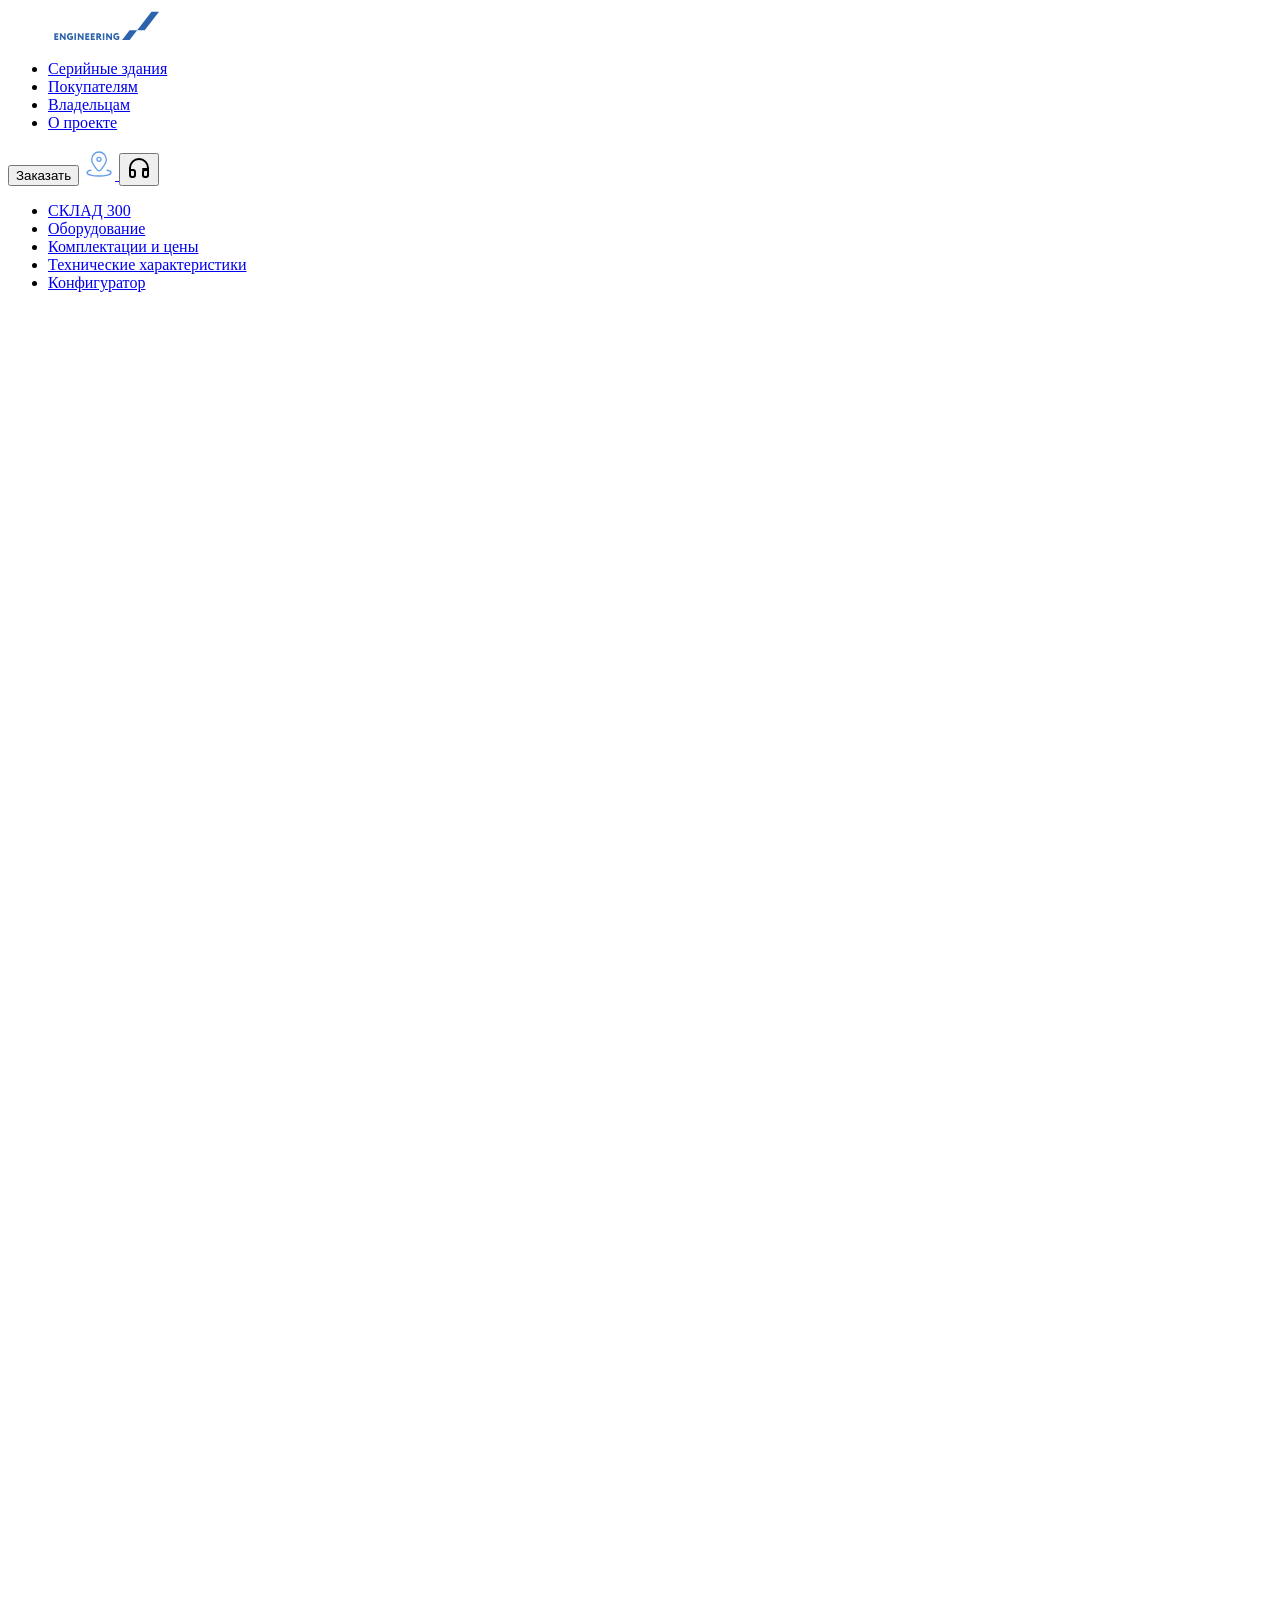
==== equipment.html @ d66f0473 "Add files via upload" ====
﻿<!DOCTYPE html>
<html lang="ru">

<head>
  <meta charset="UTF-8">
  <meta name="viewport" content="width=device-width, initial-scale=1.0">
  <title>Оборудование — ЭКЛЕТ ИНЖИНИРИНГ</title>
  <link rel="preload" href="fonts/Circe-Regular.woff2" as="font" type="font/woff2" crossorigin>
  <link rel="preload" href="fonts/Circe-Bold.woff2" as="font" type="font/woff2" crossorigin>
  <link rel="stylesheet" href="styles/styles.css">
  <style>
    #page-content {
      opacity: 0;
      transition: opacity 0.45s ease;
    }

    #page-content.page-visible {
      opacity: 1;
    }
  </style>
</head>

<body>

  <!-- NAV -->
  <nav class="header-nav">
    <a class="nav-logo" href="index.html">
      <svg width="151" height="32" viewBox="0 0 151 32" fill="none" xmlns="http://www.w3.org/2000/svg">
        <path fill-rule="evenodd" clip-rule="evenodd"
          d="M33.9442 3.66504H43.4512L46.2546 0.0148926H33.9442C27.6976 0.0148926 23.127 3.64983 23.127 9.03379C23.127 14.4178 27.6976 18.4025 33.9442 18.4025H43.4512L46.2546 14.7676H36.3667C31.4303 14.7676 27.4386 13.5356 27.4386 9.2163C27.4539 5.59657 30.6381 3.66504 33.9442 3.66504Z"
          fill="white" />
        <path fill-rule="evenodd" clip-rule="evenodd"
          d="M10.8173 3.66535H20.3243L23.1276 0H10.8173C4.57067 0 0 3.63493 0 9.0189C0 14.4029 4.57067 18.3876 10.8173 18.3876H20.3243L23.1276 14.7527H13.2397C8.98899 14.7527 5.4391 13.8249 4.5402 10.8135H14.809L17.6123 7.16341H4.70779C5.6524 4.88207 8.19674 3.68056 10.8173 3.66535Z"
          fill="white" />
        <path fill-rule="evenodd" clip-rule="evenodd"
          d="M76.8035 0.0148926H72.4766V18.4177H88.7786L91.6125 14.7828H76.8035V0.0148926Z" fill="white" />
        <path fill-rule="evenodd" clip-rule="evenodd"
          d="M117.574 0.0148926L114.725 3.66504H123.927V18.4177H128.284V3.66504H135.887L138.721 0.0148926H117.574Z"
          fill="white" />
        <path fill-rule="evenodd" clip-rule="evenodd"
          d="M70.1294 0.0148926H65.4978L59.9978 7.1783H52.9589V0.0148926H48.6016V18.4177H52.9589V10.8284H60.3787L65.5588 18.4025H70.1751L63.4258 8.74482C63.4106 8.76003 70.1294 0.0148926 70.1294 0.0148926Z"
          fill="white" />
        <path fill-rule="evenodd" clip-rule="evenodd"
          d="M102.444 3.66535H111.951L114.755 0H102.444C96.1976 0 91.627 3.63493 91.627 9.0189C91.627 14.4029 96.1976 18.3876 102.444 18.3876H111.951L114.755 14.7527H104.867C100.616 14.7527 97.0661 13.8249 96.1672 10.8135H106.436L109.239 7.16341H96.3348C97.2794 4.88207 99.8237 3.66535 102.444 3.66535Z"
          fill="white" />
        <path fill-rule="evenodd" clip-rule="evenodd" d="M129.152 22.2052L143.443 3.66553H151L136.709 22.2052H129.152Z"
          fill="#2C63AC" />
        <path fill-rule="evenodd" clip-rule="evenodd"
          d="M114.039 31.9994L121.596 22.2048H129.153L121.596 31.9994H114.039Z" fill="#2C63AC" />
        <path
          d="M46.3613 31.8783V25.2168H50.3226V26.6465H47.8849V27.8175H50.0331V29.2472H47.8849V30.4639H50.414V31.8935H46.3613V31.8783ZM57.6814 31.8783H56.4625L53.2935 27.8784V31.8783H51.8614V25.2168H53.0802L56.2492 29.232V25.2168H57.6814V31.8783ZM62.1454 29.5057V28.0761H64.9944V31.057C64.6695 31.3675 64.2791 31.6014 63.8518 31.7414C63.4177 31.9036 62.9592 31.9911 62.4958 32C61.3684 32 60.4847 31.6958 59.8601 31.0723C59.2354 30.4487 58.9154 29.6122 58.9154 28.5628C58.9154 27.5742 59.2202 26.7529 59.8448 26.0989C60.4695 25.4449 61.277 25.1104 62.313 25.1104C63.1814 25.1104 63.9127 25.3385 64.5069 25.81L63.867 27.0419C63.6973 26.8828 63.4944 26.7633 63.2728 26.6921C63.0235 26.6025 62.7607 26.5562 62.4958 26.5552C62.2393 26.5422 61.9828 26.5814 61.7419 26.6703C61.5009 26.7592 61.2806 26.8959 61.0941 27.0723C60.7285 27.4221 60.5609 27.924 60.5609 28.578C60.5478 28.8469 60.5883 29.1156 60.6798 29.3688C60.7713 29.622 60.9121 29.8546 61.0941 30.0533C61.2827 30.2374 61.507 30.381 61.7534 30.4752C61.9997 30.5694 62.2627 30.6121 62.5263 30.6008C62.7341 30.6012 62.9404 30.5652 63.1357 30.4943C63.2965 30.4479 63.4466 30.3704 63.5775 30.2662V29.5361L62.1454 29.5057ZM66.4266 31.8783V25.2168H67.9501V31.8935H66.4266V31.8783ZM75.5984 31.8783H74.3796L71.2106 27.8784V31.8783H69.7784V25.2168H70.9973L74.1663 29.232V25.2168H75.5984V31.8783ZM77.32 31.8783V25.2168H81.2813V26.6465H78.8436V27.8175H80.9918V29.2472H78.8436V30.4639H81.3727V31.8935H77.32V31.8783ZM82.8048 31.8783V25.2168H86.7661V26.6465H84.3284V27.8175H86.4766V29.2472H84.3436V30.4639H86.8727V31.8935H82.8048V31.8783ZM89.8284 31.8783H88.3049V25.2168C88.442 25.2168 88.8534 25.2168 89.5085 25.2016C90.1636 25.1864 90.5293 25.1864 90.575 25.1864C91.4434 25.1864 92.0681 25.3841 92.4642 25.7643C92.8603 26.1446 93.0584 26.6617 93.0584 27.3309C93.0584 28.2434 92.6775 28.8822 91.931 29.2624L93.8811 31.8935H92.0224L90.3922 29.5514H89.8284V31.8783ZM90.4988 26.6312C90.4683 26.6312 90.255 26.6312 89.8284 26.6465V28.1217H90.3769C91.0778 28.1217 91.4129 27.8632 91.4129 27.3461C91.4282 26.8594 91.1082 26.6312 90.4988 26.6312ZM94.8257 31.8783V25.2168H96.3493V31.8935H94.8257V31.8783ZM103.982 31.8783H102.763L99.5945 27.8784V31.8783H98.1623V25.2168H99.3812L102.55 29.232V25.2168H103.982V31.8783ZM108.462 29.5057V28.0761H111.311V31.057C110.986 31.3675 110.595 31.6014 110.168 31.7414C109.734 31.9036 109.275 31.9911 108.812 32C107.685 32 106.801 31.6958 106.176 31.0723C105.552 30.4487 105.232 29.6122 105.232 28.5628C105.232 27.5742 105.536 26.7529 106.161 26.0989C106.786 25.4449 107.593 25.1104 108.629 25.1104C109.498 25.1104 110.229 25.3385 110.823 25.81L110.183 27.0419C110.014 26.8828 109.811 26.7633 109.589 26.6921C109.34 26.6025 109.077 26.5562 108.812 26.5552C108.555 26.5422 108.299 26.5814 108.058 26.6703C107.817 26.7592 107.597 26.8959 107.41 27.0723C107.045 27.4221 106.877 27.924 106.877 28.578C106.864 28.8469 106.904 29.1156 106.996 29.3688C107.087 29.622 107.228 29.8546 107.41 30.0533C107.599 30.2374 107.823 30.381 108.07 30.4752C108.316 30.5694 108.579 30.6121 108.842 30.6008C109.05 30.6012 109.257 30.5652 109.452 30.4943C109.613 30.4479 109.763 30.3704 109.894 30.2662V29.5361L108.462 29.5057Z"
          fill="#2C63AC" />
      </svg>
    </a>

    <ul class="nav-links">
      <li><a href="catalog.html" class="nav-link-active">Серийные здания</a></li>
      <li><a href="buyers.html">Покупателям</a></li>
      <li><a href="owners.html">Владельцам</a></li>
      <li><a href="project.html">О проекте</a></li>
    </ul>

    <div class="nav-right">
      <button type="button" class="cat-nav-cta" onclick="openModal()">Заказать</button>
      <a href="/" class="sales-territory">
        <svg width="32" height="32" viewBox="0 0 32 32" fill="none" xmlns="http://www.w3.org/2000/svg">
          <path
            d="M8 22.1821C5.545 22.7924 4 23.6794 4 24.6667C4 26.5076 9.37258 28 16 28C22.6274 28 28 26.5076 28 24.6667C28 23.6794 26.455 22.7924 24 22.1821M23.3333 11.7778C23.3333 14.6525 20.0489 19.1536 17.8761 21.8167C16.8935 23.021 15.1065 23.021 14.1239 21.8167C11.9511 19.1536 8.66667 14.6525 8.66667 11.7778C8.66667 7.48223 11.9499 4 16 4C20.0501 4 23.3333 7.48223 23.3333 11.7778ZM18 11.3333C18 12.4379 17.1046 13.3333 16 13.3333C14.8954 13.3333 14 12.4379 14 11.3333C14 10.2288 14.8954 9.33333 16 9.33333C17.1046 9.33333 18 10.2288 18 11.3333Z"
            stroke="#649DEA" stroke-width="1.33333" stroke-linecap="round" stroke-linejoin="round" />
        </svg>
      </a>
      <button type="button" class="support-float-btn" aria-label="Открыть поддержку">
        <svg viewBox="0 0 24 24" width="24" height="24" fill="none" stroke="currentColor" stroke-width="2"
          stroke-linecap="round" stroke-linejoin="round">
          <path d="M3 18v-6a9 9 0 0 1 18 0v6"></path>
          <path
            d="M21 19a2 2 0 0 1-2 2h-1a2 2 0 0 1-2-2v-3a2 2 0 0 1 2-2h3zM3 19a2 2 0 0 0 2 2h1a2 2 0 0 0 2-2v-3a2 2 0 0 0-2-2H3z">
          </path>
          <path d="M20 13h-4"></path>
        </svg>
      </button>
      <a href="/" class="lk-button" aria-label="Личный кабинет">
        <svg width="32" height="32" viewBox="0 0 32 32" fill="none" xmlns="http://www.w3.org/2000/svg">
          <path
            d="M23.9379 24.9996C23.4453 23.6843 20.0792 21.3333 16 21.3333C11.9208 21.3333 8.55471 23.6843 8.06205 24.9996M8.06205 24.9996C10.1775 26.8669 12.9564 28 16 28C19.0436 28 21.8225 26.8669 23.9379 24.9996C26.4289 22.8008 28 19.5838 28 16C28 9.37258 22.6274 4 16 4C9.37258 4 4 9.37258 4 16C4 19.5839 5.57106 22.8008 8.06205 24.9996ZM20 13.3333C20 15.5425 18.2091 17.3333 16 17.3333C13.7909 17.3333 12 15.5425 12 13.3333C12 11.1242 13.7909 9.33333 16 9.33333C18.2091 9.33333 20 11.1242 20 13.3333Z"
            stroke-width="1.33333" />
        </svg>
      </a>
    </div>
  </nav>
  <!-- ── SUB NAV ── -->
  <nav class="equip-subnav subnav-shad" id="equipSubnav">
    <ul class="equip-subnav__list">
      <li class="equip-subnav__item">
        <a href="project.html" class="equip-subnav__link" id="equip-subnav-model">СКЛАД 300</a>
      </li>
      <li class="equip-subnav__item">
        <a href="equipment.html" class="equip-subnav__link is-active" id="prj-equip-link">Оборудование</a>
      </li>
      <li class="equip-subnav__item">
        <a href="complete.html" class="equip-subnav__link" id="equip-complete-link">Комплектации и цены</a>
      </li>
      <li class="equip-subnav__item">
        <a href="specs.html" class="equip-subnav__link" id="equip-specs-link">Технические характеристики</a>
      </li>
      <li class="equip-subnav__item">
        <a href="configurator.html" class="equip-subnav__link">Конфигуратор</a>
      </li>
    </ul>
  </nav>

  <div id="page-content">

    <!-- ── HERO ── -->
    <section class="equip-hero equip-subnav-target" id="sec-building">
      <div class="equip-hero__bg">
        <img src="images/project-hero-bg.jpg" alt="Оборудование" class="equip-hero__photo">
      </div>

      <nav class="equip__breadcrumb breadcrumb" aria-label="Хлебные крошки">
        <a href="index.html" class="breadcrumb__item">Главная</a>
        <span class="breadcrumb__sep">›</span>
        <a href="catalog.html" class="breadcrumb__item">Серийные здания</a>
        <span class="breadcrumb__sep">›</span>
        <a href="project.html" class="breadcrumb__item" id="bc-model-link">СКЛАД 300</a>
        <span class="breadcrumb__sep">›</span>
        <span class="breadcrumb__item breadcrumb__item--active">Оборудование</span>
      </nav>

      <div class="equip-hero__content">
        <h1 class="equip-hero__title hero-title"> СКЛАД 300</h1>
      </div>
    </section>

    

    <!-- ── ABOUT MODEL ── -->
    <section class="equip-about">



      <div class="equip-about__split">

        <div class="equip-about__photo">
          <img src="images/project1.jpg" alt="Склад — внешний вид">
        </div>

        <div class="equip-about__features">
          <h3 class="equip-about__feat-title">Проверено на практике</h3>
          <ul class="equip-about__feat-list">

            <li class="equip-about__feat-item">
              <div class="equip-about__feat-name">Несущие металлоконструкции</div>
              <div class="equip-about__feat-desc">Стальной каркас заводского производства из горячекатаного профиля.
                Расчётный срок службы — не менее 50 лет без капитального ремонта.</div>
            </li>

            <li class="equip-about__feat-item">
              <div class="equip-about__feat-name">Утеплённые кровля и фасад</div>
              <div class="equip-about__feat-desc">Сэндвич-панели с пенополиуретановым наполнителем толщиной 100–150 мм.
                Соответствуют нормам теплосопротивления для всех климатических зон РФ.</div>
            </li>

            <li class="equip-about__feat-item">
              <div class="equip-about__feat-name">Промышленные секционные ворота</div>
              <div class="equip-about__feat-desc">Ворота Hormann или аналог с электроприводом, калиткой и системой
                защиты
                от случайного закрытия. Проём под технику высотой до 4,2 м.</div>
            </li>

            <li class="equip-about__feat-item">
              <div class="equip-about__feat-name">Инженерные сети под ключ</div>
              <div class="equip-about__feat-desc">Электроснабжение, освещение, вентиляция, пожарная сигнализация и
                система
                пожаротушения — всё проектируется и монтируется в рамках одного контракта.</div>
            </li>

          </ul>
        </div>

      </div>

    </section>
    <section class="equip-about equip-about-left">



      <div class="equip-about__split">
        <div class="equip-about__features">
          <h3 class="equip-about__feat-title">Проверено на практике</h3>
          <ul class="equip-about__feat-list">

            <li class="equip-about__feat-item">
              <div class="equip-about__feat-name">Несущие металлоконструкции</div>
              <div class="equip-about__feat-desc">Стальной каркас заводского производства из горячекатаного профиля.
                Расчётный срок службы — не менее 50 лет без капитального ремонта.</div>
            </li>

            <li class="equip-about__feat-item">
              <div class="equip-about__feat-name">Утеплённые кровля и фасад</div>
              <div class="equip-about__feat-desc">Сэндвич-панели с пенополиуретановым наполнителем толщиной 100–150 мм.
                Соответствуют нормам теплосопротивления для всех климатических зон РФ.</div>
            </li>

            <li class="equip-about__feat-item">
              <div class="equip-about__feat-name">Промышленные секционные ворота</div>
              <div class="equip-about__feat-desc">Ворота Hormann или аналог с электроприводом, калиткой и системой
                защиты
                от случайного закрытия. Проём под технику высотой до 4,2 м.</div>
            </li>

            <li class="equip-about__feat-item">
              <div class="equip-about__feat-name">Инженерные сети под ключ</div>
              <div class="equip-about__feat-desc">Электроснабжение, освещение, вентиляция, пожарная сигнализация и
                система
                пожаротушения — всё проектируется и монтируется в рамках одного контракта.</div>
            </li>

          </ul>
        </div>
        <div class="equip-about__photo">
          <img src="images/project1.jpg" alt="Склад — внешний вид">
        </div>



      </div>

    </section>



    <!-- ── CTA FORM ── -->
    <section class="cta-form" id="sec-cta">
      <div class="cta-form__inner">
        <h2 class="cta-form__title">Получить предложение</h2>
        <p class="cta-form__subtitle">Пожалуйста укажите артикул желаемого оборудования в кооментарии к вашей
          заявке</p>
        




        <!-- Контакты -->
        <div class="cta-form__group">
          <p class="cta-form__required">* Обязательные поля</p>
          <div class="cta-form__group-label">Контактная информация</div>
          <div class="cta-form__fields-row">
            <div class="cta-form__field">
              <label class="cta-form__field-label">Имя *</label>
              <input class="cta-form__input" type="text" placeholder="">
            </div>
            <div class="cta-form__field">
              <label class="cta-form__field-label">Фамилия *</label>
              <input class="cta-form__input" type="text" placeholder="">
            </div>
          </div>
          <div class="cta-form__fields-row">
            <div class="cta-form__field">
              <label class="cta-form__field-label">Телефон *</label>
              <input class="cta-form__input" type="tel" placeholder="+7 (___) ___-__-__">
            </div>
            <div class="cta-form__field">
              <label class="cta-form__field-label">E-mail *</label>
              <input class="cta-form__input" type="email" placeholder="">
            </div>
          </div>
          <div class="cta-form__field cta-form__field--full">
            <label class="cta-form__field-label">Ваш комментарий</label>
            <textarea class="cta-form__input cta-form__textarea" rows="4"
              placeholder="Размеры участка, особые требования..."></textarea>
          </div>
           <!-- Согласия -->
        <div class="cta-form__consents">
          <label class="cta-form__consent">
            <input type="checkbox" class="cta-form__checkbox">
            <span>Я ознакомлен с <a href="#">Политикой обработки персональных данных</a> и принимаю условия *</span>
          </label>
          <label class="cta-form__consent">
            <input type="checkbox" class="cta-form__checkbox">
            <span>Я даю <a href="#">согласие на обработку</a> персональных данных *</span>
          </label>
          <label class="cta-form__consent">
            <input type="checkbox" class="cta-form__checkbox">
            <span>Я даю <a href="#">согласие</a> на коммуникацию *</span>
          </label>
          <label class="cta-form__consent">
            <input type="checkbox" class="cta-form__checkbox">
            <span>Я даю <a href="#">согласие на предоставление</a> персональных данных третьим лицам и
              коммуникацию*</span>
          </label>
        </div>
        </div>

       

        <!-- Кнопка -->
        <div class="cta-form__submit-wrap">
          <button class="cta-form__submit" onclick="submitCtaForm(event)">Отправить</button>
        </div>

      </div>
    </section>


    <!-- ── FOOTER ── -->
    <footer class="site-footer">
      <div class="site-footer__disclaimer">Вся представленная на данном сайте информация, касающаяся складов, цены
        складов, носит информационный характер и не является публичной офертой. Подробнее уточняйте в официальных представительствах ECKLET.</div>
      <div class="site-footer__top">

        <!-- Логотип + CTA -->
        <div class="site-footer__brand">
          <a href="index.html" class="site-footer__logo">
            <svg width="140" height="30" viewBox="0 0 151 32" fill="none" xmlns="http://www.w3.org/2000/svg">
              <path fill-rule="evenodd" clip-rule="evenodd"
                d="M33.9442 3.66504H43.4512L46.2546 0.0148926H33.9442C27.6976 0.0148926 23.127 3.64983 23.127 9.03379C23.127 14.4178 27.6976 18.4025 33.9442 18.4025H43.4512L46.2546 14.7676H36.3667C31.4303 14.7676 27.4386 13.5356 27.4386 9.2163C27.4539 5.59657 30.6381 3.66504 33.9442 3.66504Z"
                fill="white" />
              <path fill-rule="evenodd" clip-rule="evenodd"
                d="M10.8173 3.66535H20.3243L23.1276 0H10.8173C4.57067 0 0 3.63493 0 9.0189C0 14.4029 4.57067 18.3876 10.8173 18.3876H20.3243L23.1276 14.7527H13.2397C8.98899 14.7527 5.4391 13.8249 4.5402 10.8135H14.809L17.6123 7.16341H4.70779C5.6524 4.88207 8.19674 3.68056 10.8173 3.66535Z"
                fill="white" />
              <path fill-rule="evenodd" clip-rule="evenodd"
                d="M76.8035 0.0148926H72.4766V18.4177H88.7786L91.6125 14.7828H76.8035V0.0148926Z" fill="white" />
              <path fill-rule="evenodd" clip-rule="evenodd"
                d="M117.574 0.0148926L114.725 3.66504H123.927V18.4177H128.284V3.66504H135.887L138.721 0.0148926H117.574Z"
                fill="white" />
              <path fill-rule="evenodd" clip-rule="evenodd"
                d="M70.1294 0.0148926H65.4978L59.9978 7.1783H52.9589V0.0148926H48.6016V18.4177H52.9589V10.8284H60.3787L65.5588 18.4025H70.1751L63.4258 8.74482C63.4106 8.76003 70.1294 0.0148926 70.1294 0.0148926Z"
                fill="white" />
              <path fill-rule="evenodd" clip-rule="evenodd"
                d="M102.444 3.66535H111.951L114.755 0H102.444C96.1976 0 91.627 3.63493 91.627 9.0189C91.627 14.4029 96.1976 18.3876 102.444 18.3876H111.951L114.755 14.7527H104.867C100.616 14.7527 97.0661 13.8249 96.1672 10.8135H106.436L109.239 7.16341H96.3348C97.2794 4.88207 99.8237 3.66535 102.444 3.66535Z"
                fill="white" />
              <path fill-rule="evenodd" clip-rule="evenodd"
                d="M129.152 22.2052L143.443 3.66553H151L136.709 22.2052H129.152Z" fill="#2C63AC" />
              <path fill-rule="evenodd" clip-rule="evenodd"
                d="M114.039 31.9994L121.596 22.2048H129.153L121.596 31.9994H114.039Z" fill="#2C63AC" />
            </svg>
          </a>
          <p class="site-footer__tagline">Серийные склады полной готовности.<br>Проект · Комплектация · Строительство ·
            Контроль.</p>
          
        </div>

        <!-- Серии зданий -->
        <div class="site-footer__col">
          <div class="site-footer__col-title">Серии зданий</div>
          <ul class="site-footer__list">
            <li><a href="catalog.html">Модели зданий</a></li>
            <li><a href="sclad.html?model=0">СКЛАД 300</a></li>
            <li><a href="sclad.html?model=1">СКЛАД 500</a></li>
            <li><a href="sclad.html?model=2">СКЛАД 1000</a></li>
            <li><a href="sclad.html?model=3">СКЛАД 2000</a></li>
          </ul>
        </div>

        <!-- Покупателям -->
        <div class="site-footer__col">
          <div class="site-footer__col-title">Покупателям</div>
          <ul class="site-footer__list">
            <li><a href="#">Спецпредложения</a></li>
            <li><a href="equipment.html">Оборудование</a></li>
            <li><a href="configurator.html">Конфигуратор</a></li>
            <li><a href="#">Прайс-листы и буклеты</a></li>
            <li><a href="#">Кредитный калькулятор</a></li>
            <li><a href="#">Выгода на покупку онлайн</a></li>
          </ul>
        </div>

        <!-- Владельцам -->
        <div class="site-footer__col">
          <div class="site-footer__col-title">Владельцам</div>
          <ul class="site-footer__list">
            <li><a href="#">Гарантийные условия</a></li>
            <li><a href="#">Сертификаты, руководства и инструкции</a></li>
            <li><a href="#">Сервисное обслуживание</a></li>
          </ul>
        </div>

        <!-- О проекте -->
        <div class="site-footer__col">
          <div class="site-footer__col-title">О проекте</div>
          <ul class="site-footer__list">
            <li><a href="project.html">О проекте</a></li>
            <li><a href="#">Системные партнёры</a></li>
            <li><a href="#">Вопросы и ответы</a></li>
            <li><a href="#">Новости</a></li>
            <li><a href="#">Поддержка клиентов</a></li>
            <li><a href="#">Стать партнёром проекта</a></li>
            <li><a href="#">Официальные представители</a></li>
            <li><a href="#">Личный кабинет</a></li>
          </ul>
        </div>

      </div><!-- /top -->

      <div class="site-footer__bottom">
        <div class="site-footer__bottom-left">
          <span>© 2025 ЭКЛЕТ ИНЖИНИРИНГ. Все права защищены.</span>
          <span>Цены носят информационный характер и не являются публичной офертой.</span>
        </div>
        <div class="site-footer__bottom-right">
          <a href="tel:+74951234567" class="site-footer__phone">+7 (495) 123-45-67</a>
          <span class="site-footer__requisites">ООО «ЭКЛЕТ ИНЖИНИРИНГ» · ИНН 7700000000</span>
        </div>
      </div>

    </footer>

    <!-- MODAL -->
    <div class="modal-overlay" id="modalOverlay" onclick="closeModalOutside(event)">
      <div class="modal">
        <button class="modal-close" onclick="closeModal()">✕</button>
        <h3>ПОЛУЧИТЬ КП</h3>
        <p>Пришлём коммерческое предложение в течение 24 часов. Без спама.</p>
        <div class="form-group">
          <label>Имя</label>
          <input type="text" placeholder="Иван Иванов">
        </div>
        <div class="form-group">
          <label>Телефон</label>
          <input type="tel" placeholder="+7 (___) ___-__-__">
        </div>
        <div class="form-group">
          <label>Интересующая модель</label>
          <select>
            <option selected>СКЛАД 300 — от 24 900 000 ₽</option>
            <option>СКЛАД 500 — от 42 500 000 ₽</option>
            <option>СКЛАД 1000 — от 79 000 000 ₽</option>
            <option>СКЛАД 2000 — от 148 000 000 ₽</option>
          </select>
        </div>
        <div class="form-group">
          <label>Комментарий</label>
          <input type="text" placeholder="Размеры участка, особые требования...">
        </div>
      </div>
    </div>

  </div><!-- /page-content -->

  <script src="js/common.js"></script>
  <script>
    function openModal() { document.getElementById('modalOverlay').classList.add('open'); }
    function closeModal() { document.getElementById('modalOverlay').classList.remove('open'); }
    function closeModalOutside(e) { if (e.target === document.getElementById('modalOverlay')) closeModal(); }
    function submitModal() { closeModal(); alert('✅ Заявка принята! Пришлём КП в течение 24 часов.'); }

    // ── Данные моделей (совпадают с catalog.html и configurator.html) ──
    var equip_MODELS = [
      { id: 0, name: 'СКЛАД 300', tag: 'С выгодной ценой от 83 000 ₽/м²', price: 'от 24 900 000 ₽' },
      { id: 1, name: 'СКЛАД 500', tag: 'С выгодной ценой', price: 'от 83 000 ₽/м²' },
      { id: 2, name: 'СКЛАД 1000', tag: 'С выгодной ценой', price: 'от 83 000 ₽/м²' },
      { id: 3, name: 'СКЛАД 2000', tag: 'С выгодной ценой', price: 'от 83 000 ₽/м²' },
    ];

    // ── Читаем ?model= из URL и обновляем страницу ──
    (function () {
      var param = new URLSearchParams(window.location.search).get('model');
      var idx = parseInt(param, 10);
      if (isNaN(idx) || idx < 0 || idx > 3) idx = 0; // по умолчанию СКЛАД 300

      var m = equip_MODELS[idx];

      // Первая ссылка субнава — название модели
      var firstLink = document.getElementById('equip-subnav-model');
      if (firstLink) {
        firstLink.textContent = m.name;
        firstLink.href = 'sclad.html?model=' + idx;
      }

      // Заголовок героя и title вкладки
      var elTitle = document.querySelector('.equip-hero__title');
      if (elTitle) elTitle.textContent = 'Оборудование для ' + m.name;
      document.title = 'Оборудование для ' + m.name + ' — ЭКЛЕТ ИНЖИНИРИНГ';

      // Хлебная крошка — ссылка на model-страницу
      var elBcLink = document.getElementById('bc-model-link');
      if (elBcLink) {
        elBcLink.textContent = m.name;
        elBcLink.href = 'sclad.html?model=' + idx;
      }

      // Ссылка «Комплектации и цены» в субнаве — добавляем ?model=
      var elCompleteLink = document.getElementById('equip-complete-link');
      if (elCompleteLink) elCompleteLink.href = 'complete.html?model=' + idx;

      // Ссылка «Технические характеристики» в субнаве — добавляем ?model=
      var elSpecsLink = document.getElementById('equip-specs-link');
      if (elSpecsLink) elSpecsLink.href = 'specs.html?model=' + idx;
    })();

    // ── Аккордион в блоке .equip-about__features ──
    (function () {
      var items = document.querySelectorAll('.equip-about__feat-item');

      function openItem(item) {
        var desc = item.querySelector('.equip-about__feat-desc');
        if (!desc) return;
        item.classList.add('is-open');
        // Ставим точную высоту контента — без прыжка
        desc.style.maxHeight = desc.scrollHeight + 'px';
      }

      function closeItem(item) {
        // Трогаем только реально открытые — иначе rAF перебьёт openItem
        if (!item.classList.contains('is-open')) return;
        var desc = item.querySelector('.equip-about__feat-desc');
        if (!desc) return;
        // Фиксируем текущую высоту, затем в следующем кадре обнуляем
        desc.style.maxHeight = desc.scrollHeight + 'px';
        requestAnimationFrame(function () {
          desc.style.maxHeight = '0px';
        });
        item.classList.remove('is-open');
      }

      // Первый пункт открыт по умолчанию
      if (items.length) openItem(items[0]);

      items.forEach(function (item) {
        item.addEventListener('click', function () {
          var isOpen = item.classList.contains('is-open');
          // Закрываем только те, что открыты
          items.forEach(closeItem);
          // Если был закрыт — открываем
          if (!isOpen) openItem(item);
        });
      });
    })();

    // ── Хотспоты поверх 360° iframe ──
    (function () {
      var hotspots = document.querySelectorAll('.equip-360__hotspot');
      hotspots.forEach(function (hs) {
        hs.querySelector('.equip-360__dot').addEventListener('click', function (e) {
          e.stopPropagation();
          var isOpen = hs.classList.contains('is-open');
          hotspots.forEach(function (h) { h.classList.remove('is-open'); });
          if (!isOpen) hs.classList.add('is-open');
        });
      });
      // Клик в любое место закрывает тултипы
      document.addEventListener('click', function () {
        hotspots.forEach(function (h) { h.classList.remove('is-open'); });
      });
    })();

    // ── CTA form — переключатели комплектаций ──
    (function () {
      var toggles = document.querySelectorAll('#ctaLevelToggles .cta-form__toggle');
      toggles.forEach(function (btn) {
        btn.addEventListener('click', function () {
          toggles.forEach(function (b) { b.classList.remove('cta-form__toggle--active'); });
          btn.classList.add('cta-form__toggle--active');
        });
      });
    })();

    // ── CTA form — свотчи цветов ──
    (function () {
      document.querySelectorAll('.cta-form__swatches').forEach(function (group) {
        var swatches = group.querySelectorAll('.cta-form__swatch');
        var targetId = group.dataset.target;
        var nameEl = document.getElementById(targetId);
        swatches.forEach(function (sw) {
          sw.addEventListener('click', function () {
            swatches.forEach(function (s) { s.classList.remove('cta-form__swatch--active'); });
            sw.classList.add('cta-form__swatch--active');
            if (nameEl) nameEl.textContent = sw.dataset.color;
          });
        });
      });
    })();

    function submitCtaForm(e) {
      e.preventDefault();
      var consents = document.querySelectorAll('.cta-form__checkbox');
      var allChecked = true;
      consents.forEach(function (c) { if (!c.checked) allChecked = false; });
      if (!allChecked) { alert('Пожалуйста, подтвердите все необходимые согласия.'); return; }
      alert('✅ Заявка принята! Пришлём предложение в течение 24 часов.');
    }

    // ── Sub-nav scroll spy ──
    (function () {
      // «Оборудование» всегда активна (is-active прописан статично).
      const sections = ['sec-cta'];
      const links = document.querySelectorAll('.equip-subnav__link[data-section]');

      function setActive(id) {
        links.forEach(function (link) {
          const isActive = link.dataset.section === id;
          link.classList.toggle('is-active', isActive);
        });
      }

      function onScroll() {
        const scrollY = window.scrollY + window.innerHeight * 0.35;
        let current = sections[0];
        sections.forEach(function (id) {
          const el = document.getElementById(id);
          if (el && el.offsetTop <= scrollY) current = id;
        });
        setActive(current);
      }

      window.addEventListener('scroll', onScroll, { passive: true });
      onScroll();
    })();
  </script>

</body>

</html>
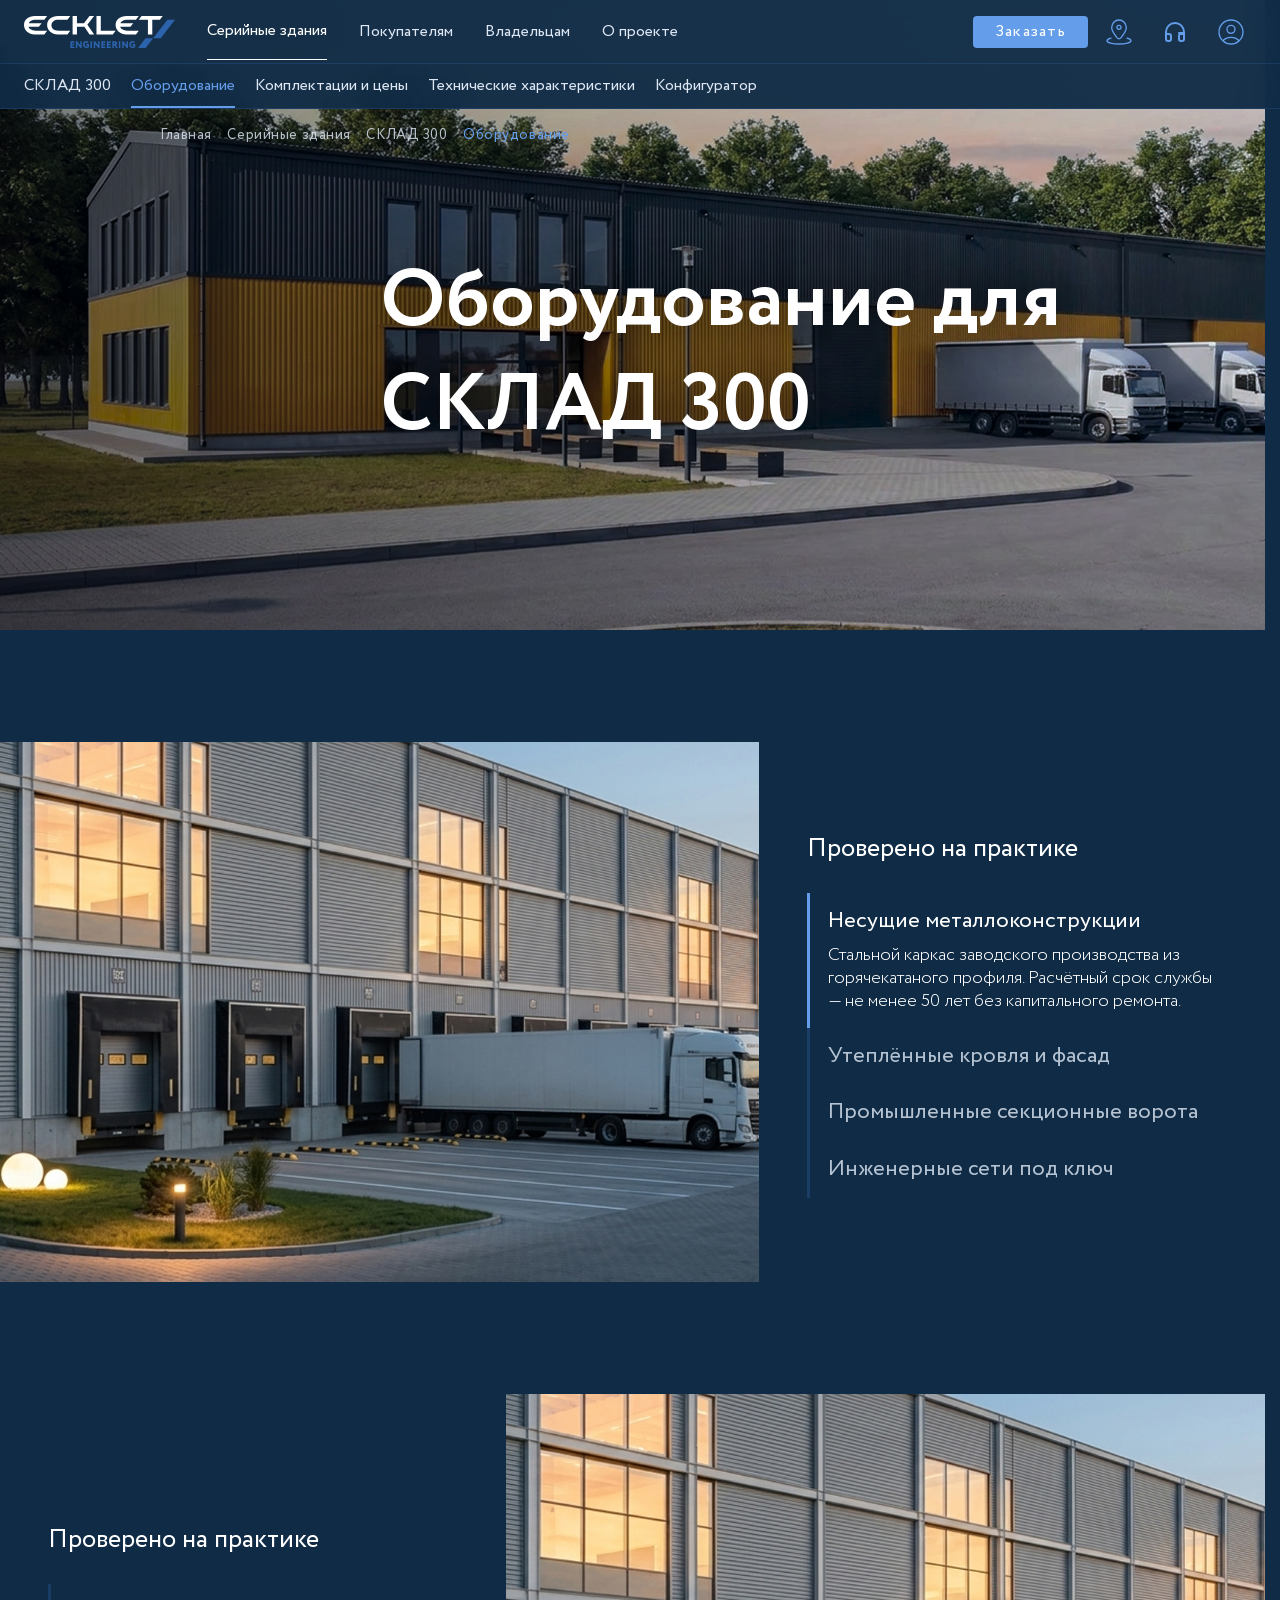
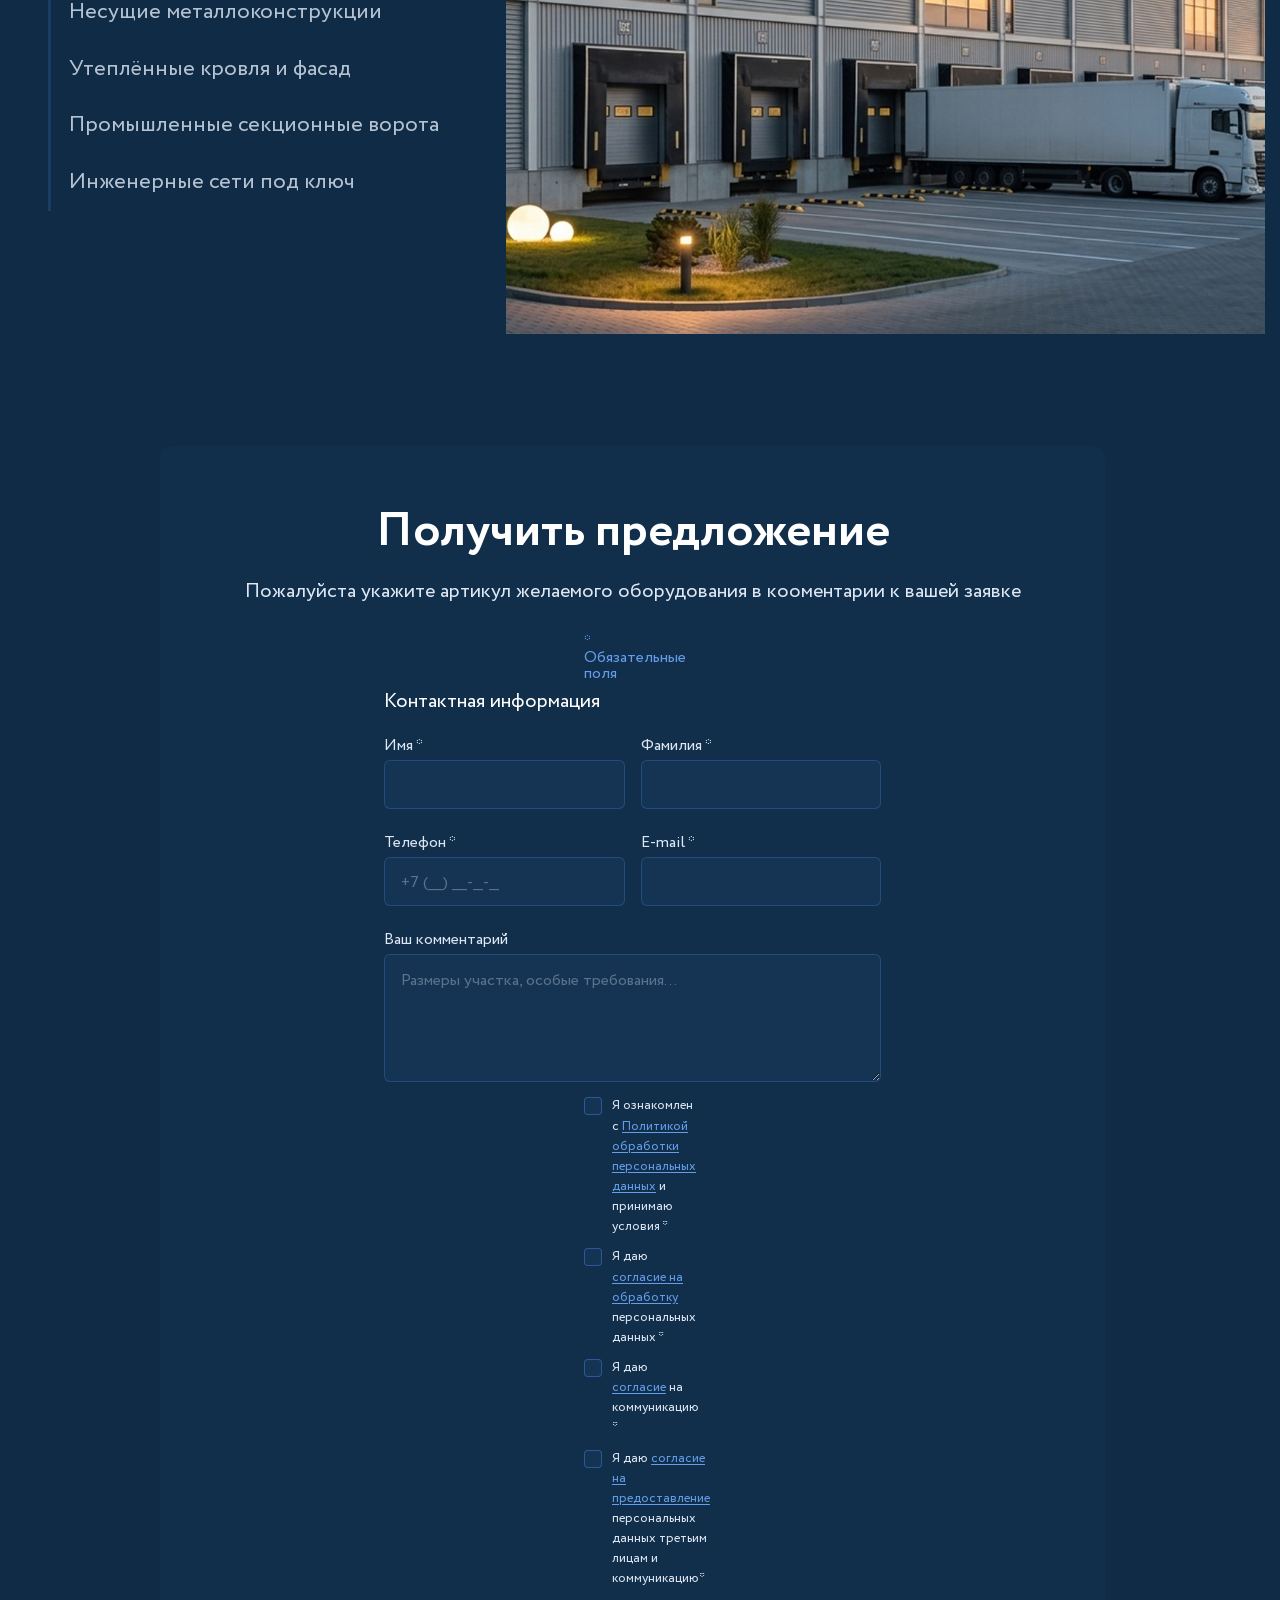
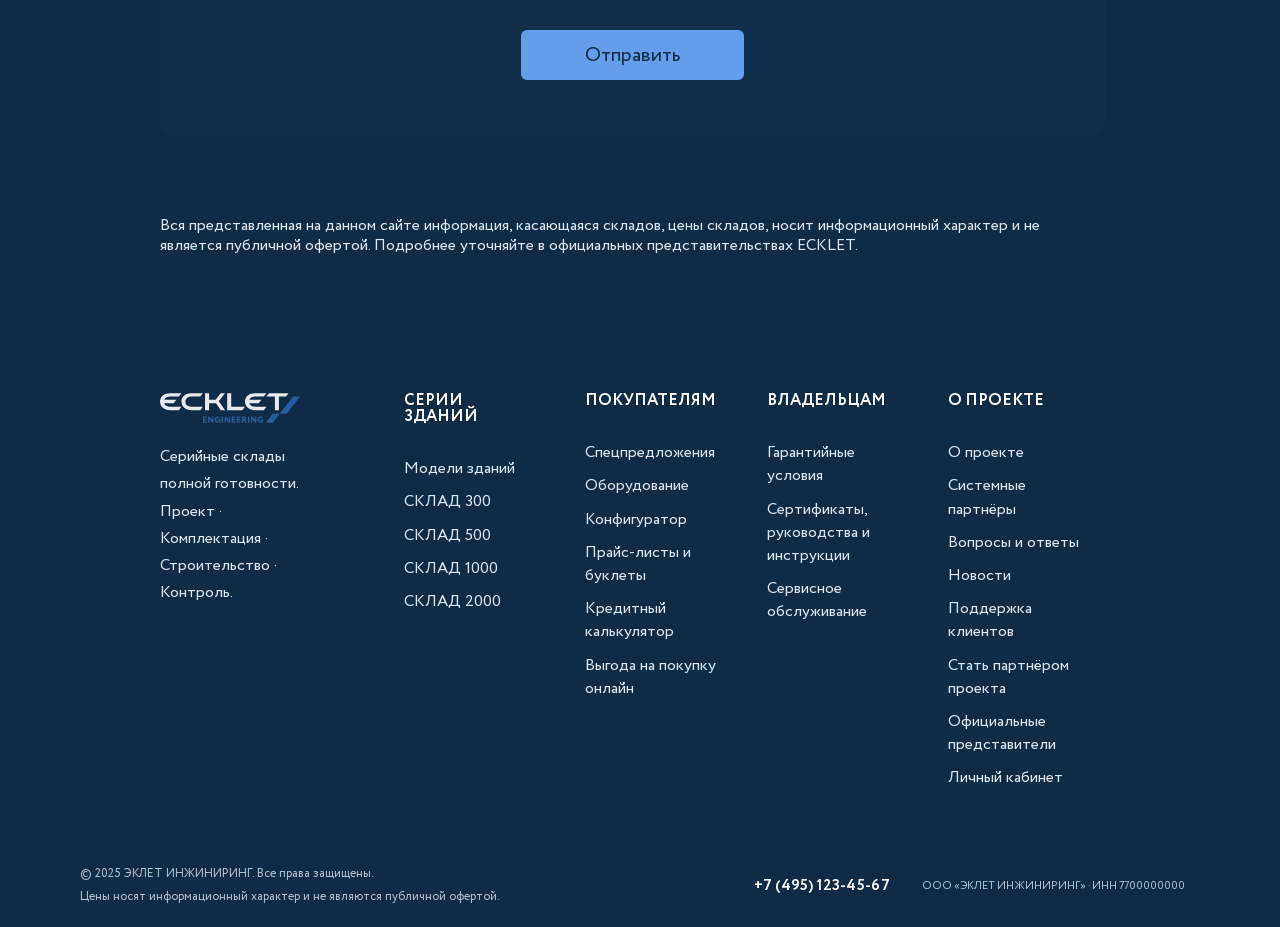
==== commit ccd8d7e9: "Add files via upload" ====
--- a/equipment.html
+++ b/equipment.html
@@ -334,6 +334,7 @@
                 d="M129.152 22.2052L143.443 3.66553H151L136.709 22.2052H129.152Z" fill="#2C63AC" />
               <path fill-rule="evenodd" clip-rule="evenodd"
                 d="M114.039 31.9994L121.596 22.2048H129.153L121.596 31.9994H114.039Z" fill="#2C63AC" />
+              <path d="M46.3613 31.8783V25.2168H50.3226V26.6465H47.8849V27.8175H50.0331V29.2472H47.8849V30.4639H50.414V31.8935H46.3613V31.8783ZM57.6814 31.8783H56.4625L53.2935 27.8784V31.8783H51.8614V25.2168H53.0802L56.2492 29.232V25.2168H57.6814V31.8783ZM62.1454 29.5057V28.0761H64.9944V31.057C64.6695 31.3675 64.2791 31.6014 63.8518 31.7414C63.4177 31.9036 62.9592 31.9911 62.4958 32C61.3684 32 60.4847 31.6958 59.8601 31.0723C59.2354 30.4487 58.9154 29.6122 58.9154 28.5628C58.9154 27.5742 59.2202 26.7529 59.8448 26.0989C60.4695 25.4449 61.277 25.1104 62.313 25.1104C63.1814 25.1104 63.9127 25.3385 64.5069 25.81L63.867 27.0419C63.6973 26.8828 63.4944 26.7633 63.2728 26.6921C63.0235 26.6025 62.7607 26.5562 62.4958 26.5552C62.2393 26.5422 61.9828 26.5814 61.7419 26.6703C61.5009 26.7592 61.2806 26.8959 61.0941 27.0723C60.7285 27.4221 60.5609 27.924 60.5609 28.578C60.5478 28.8469 60.5883 29.1156 60.6798 29.3688C60.7713 29.622 60.9121 29.8546 61.0941 30.0533C61.2827 30.2374 61.507 30.381 61.7534 30.4752C61.9997 30.5694 62.2627 30.6121 62.5263 30.6008C62.7341 30.6012 62.9404 30.5652 63.1357 30.4943C63.2965 30.4479 63.4466 30.3704 63.5775 30.2662V29.5361L62.1454 29.5057ZM66.4266 31.8783V25.2168H67.9501V31.8935H66.4266V31.8783ZM75.5984 31.8783H74.3796L71.2106 27.8784V31.8783H69.7784V25.2168H70.9973L74.1663 29.232V25.2168H75.5984V31.8783ZM77.32 31.8783V25.2168H81.2813V26.6465H78.8436V27.8175H80.9918V29.2472H78.8436V30.4639H81.3727V31.8935H77.32V31.8783ZM82.8048 31.8783V25.2168H86.7661V26.6465H84.3284V27.8175H86.4766V29.2472H84.3436V30.4639H86.8727V31.8935H82.8048V31.8783ZM89.8284 31.8783H88.3049V25.2168C88.442 25.2168 88.8534 25.2168 89.5085 25.2016C90.1636 25.1864 90.5293 25.1864 90.575 25.1864C91.4434 25.1864 92.0681 25.3841 92.4642 25.7643C92.8603 26.1446 93.0584 26.6617 93.0584 27.3309C93.0584 28.2434 92.6775 28.8822 91.931 29.2624L93.8811 31.8935H92.0224L90.3922 29.5514H89.8284V31.8783ZM90.4988 26.6312C90.4683 26.6312 90.255 26.6312 89.8284 26.6465V28.1217H90.3769C91.0778 28.1217 91.4129 27.8632 91.4129 27.3461C91.4282 26.8594 91.1082 26.6312 90.4988 26.6312ZM94.8257 31.8783V25.2168H96.3493V31.8935H94.8257V31.8783ZM103.982 31.8783H102.763L99.5945 27.8784V31.8783H98.1623V25.2168H99.3812L102.55 29.232V25.2168H103.982V31.8783ZM108.462 29.5057V28.0761H111.311V31.057C110.986 31.3675 110.595 31.6014 110.168 31.7414C109.734 31.9036 109.275 31.9911 108.812 32C107.685 32 106.801 31.6958 106.176 31.0723C105.552 30.4487 105.232 29.6122 105.232 28.5628C105.232 27.5742 105.536 26.7529 106.161 26.0989C106.786 25.4449 107.593 25.1104 108.629 25.1104C109.498 25.1104 110.229 25.3385 110.823 25.81L110.183 27.0419C110.014 26.8828 109.811 26.7633 109.589 26.6921C109.34 26.6025 109.077 26.5562 108.812 26.5552C108.555 26.5422 108.299 26.5814 108.058 26.6703C107.817 26.7592 107.597 26.8959 107.41 27.0723C107.045 27.4221 106.877 27.924 106.877 28.578C106.864 28.8469 106.904 29.1156 106.996 29.3688C107.087 29.622 107.228 29.8546 107.41 30.0533C107.599 30.2374 107.823 30.381 108.07 30.4752C108.316 30.5694 108.579 30.6121 108.842 30.6008C109.05 30.6012 109.257 30.5652 109.452 30.4943C109.613 30.4479 109.763 30.3704 109.894 30.2662V29.5361L108.462 29.5057Z" fill="#2C63AC"/>
             </svg>
           </a>
           <p class="site-footer__tagline">Серийные склады полной готовности.<br>Проект · Комплектация · Строительство ·
@@ -439,6 +440,7 @@
   </div><!-- /page-content -->
 
   <script src="js/common.js"></script>
+  <script src="js/main.js"></script>
   <script>
     function openModal() { document.getElementById('modalOverlay').classList.add('open'); }
     function closeModal() { document.getElementById('modalOverlay').classList.remove('open'); }
@@ -611,4 +613,4 @@
 
 </body>
 
-</html>
+</html>
--- a/styles/styles.css
+++ b/styles/styles.css
@@ -0,0 +1,10810 @@
+@charset "UTF-8";
+/**
+  Нормализация блочной модели
+ */
+*,
+::before,
+::after {
+  box-sizing: border-box;
+}
+
+/**
+  Убираем внутренние отступы слева тегам списков,
+  у которых есть атрибут class
+*/
+:where(ul, ol):where([class]) {
+  padding-left: 0;
+}
+
+/**
+  Убираем внешние отступы body и двум другим тегам,
+  у которых есть атрибут class
+*/
+body,
+:where(blockquote, figure, fieldset):where([class]) {
+  margin: 0;
+}
+
+/**
+  Убираем внешние отступы вертикали нужным тегам,
+  у которых есть атрибут class
+*/
+:where(h1,
+h2,
+h3,
+h4,
+h5,
+h6,
+p,
+ul,
+ol,
+dl):where([class]) {
+  margin-block: 0;
+}
+
+:where(dd[class]) {
+  margin-left: 0;
+}
+
+:where(fieldset[class]) {
+  padding: 0;
+  border: none;
+}
+
+/**
+  Убираем стандартный маркер маркированному списку,
+  у которого есть атрибут class
+*/
+:where(ul[class]) {
+  list-style: none;
+}
+
+:where(address[class]) {
+  font-style: normal;
+}
+
+/**
+  Обнуляем вертикальные внешние отступы параграфа,
+  объявляем локальную переменную для внешнего отступа вниз,
+  чтобы избежать взаимодействие с более сложным селектором
+*/
+p {
+  --paragraphMarginBottom: 24px;
+  margin-block: 0;
+}
+
+/**
+  Внешний отступ вниз для параграфа без атрибута class,
+  который расположен не последним среди своих соседних элементов
+*/
+p:where(:not([class]):not(:last-child)) {
+  margin-bottom: var(--paragraphMarginBottom);
+}
+
+/**
+  Упрощаем работу с изображениями и видео
+*/
+img,
+video {
+  display: block;
+  max-width: 100%;
+  height: auto;
+}
+
+/**
+  Наследуем свойства шрифт для полей ввода
+*/
+input,
+textarea,
+select,
+button {
+  font: inherit;
+}
+
+html {
+  /**
+    Пригодится в большинстве ситуаций
+    (когда, например, нужно будет "прижать" футер к низу сайта)
+  */
+  height: 100%;
+  /**
+    Убираем скачок интерфейса по горизонтали
+    при появлении / исчезновении скроллбара
+  */
+  scrollbar-gutter: stable;
+}
+
+/**
+  Плавный скролл
+*/
+html {
+  scroll-behavior: smooth;
+}
+
+body {
+  /**
+    Пригодится в большинстве ситуаций
+    (когда, например, нужно будет "прижать" футер к низу сайта)
+  */
+  min-height: 100%;
+  /**
+    Унифицированный интерлиньяж
+  */
+  line-height: 1;
+}
+
+/**
+  Нормализация высоты элемента ссылки при его инспектировании в DevTools
+*/
+a:where([class]) {
+  display: inline-flex;
+}
+
+/**
+  Курсор-рука при наведении на элемент
+*/
+button,
+label {
+  cursor: pointer;
+}
+
+/**
+  Приведение рамок таблиц в классический 'collapse' вид
+*/
+:where(table) {
+  border-collapse: collapse;
+  border-color: currentColor;
+}
+
+/**
+  Удаляем все анимации и переходы для людей,
+  которые предпочитают их не использовать
+*/
+@media (prefers-reduced-motion: reduce) {
+  *,
+  ::before,
+  ::after {
+    animation-duration: 0.01ms !important;
+    animation-iteration-count: 1 !important;
+    transition-duration: 0.01ms !important;
+    scroll-behavior: auto !important;
+  }
+}
+@font-face {
+  font-family: "Circe";
+  src: url("../fonts/Circe-Light.woff2") format("woff2");
+  font-weight: 300;
+  font-style: normal;
+  font-display: swap;
+}
+@font-face {
+  font-family: "Circe";
+  src: url("../fonts/Circe-Regular.woff2") format("woff2");
+  font-weight: 400;
+  font-style: normal;
+  font-display: swap;
+}
+@font-face {
+  font-family: "Circe";
+  src: url("../fonts/Circe-Bold.woff2") format("woff2");
+  font-weight: 600;
+  font-style: normal;
+  font-display: swap;
+}
+@font-face {
+  font-family: "Circe";
+  src: url("../fonts/Circe-ExtraBold.woff2") format("woff2");
+  font-weight: 800;
+  font-style: normal;
+  font-display: swap;
+}
+:root {
+  --accent: #649dea;
+  --accent-dim: #2a6bb8;
+  --accent-dim2: rgba(100, 157, 234, 0.2);
+  --accent-dim3: rgba(100, 157, 234, 0.3);
+  --bg: #0F2B45;
+  --bg-card: #112e4a;
+  --bg-card2: #153453;
+  --bg-card3: #1f3e5d;
+  --bg-active: rgba(77, 144, 254, 0.15);
+  --text: #dee8f5;
+  --text80: rgba(222,232,245,0.8);
+  --white: #fff;
+  --border: 1px solid rgba(77, 144, 254, 0.25);
+  --border-btn: 1px solid rgba(255, 255, 255, 0.3);
+  --border-badge: 1px solid rgba(255, 255, 255, 0.2);
+  --border-radius: 12px;
+  --border-radius-s: 6px;
+  --border-radius-xs: 4px;
+  --font-head: 'Circe', sans-serif;
+  --font-body: 'Circe', sans-serif;
+}
+
+.container {
+  max-width: calc(var(--container-width) + var(--container-padding-x) * 2);
+  margin-inline: auto;
+  padding-inline: var(--container-padding-x);
+}
+
+.visually-hidden {
+  position: absolute !important;
+  width: 1px !important;
+  height: 1px !important;
+  margin: -1px !important;
+  border: 0 !important;
+  padding: 0 !important;
+  white-space: nowrap !important;
+  clip-path: inset(100%) !important;
+  clip: rect(0 0 0 0) !important;
+  overflow: hidden !important;
+}
+
+@media (max-width: 767px) {
+  .hidden-mobile {
+    display: none !important;
+  }
+}
+
+@media (min-width: 768px) {
+  .vizible-mobile {
+    display: none !important;
+  }
+}
+
+*,
+*::before,
+*::after {
+  box-sizing: border-box;
+  margin: 0;
+  padding: 0;
+}
+
+html {
+  scroll-behavior: smooth;
+}
+
+body {
+  background: var(--bg);
+  color: var(--white);
+  font-family: var(--font-body);
+  font-size: 16px;
+  line-height: 1;
+  overflow-x: hidden;
+}
+
+a,
+button,
+input,
+textarea,
+svg * {
+  transition-duration: var(--transition-duration);
+}
+
+a {
+  text-decoration: none;
+  color: inherit;
+}
+
+/* ── BREADCRUMBS ── */
+.breadcrumb {
+  display: flex;
+  align-items: center;
+  gap: 6px;
+  font-family: var(--font-body);
+  font-size: 14px;
+  font-weight: 400;
+  letter-spacing: 0.04em;
+}
+.breadcrumb__item {
+  color: var(--text80);
+  text-decoration: none;
+  white-space: nowrap;
+  transition: color 0.3s ease-in-out;
+}
+.breadcrumb__item:hover {
+  color: var(--white);
+}
+.breadcrumb__item--active {
+  color: var(--accent);
+  pointer-events: none;
+}
+.breadcrumb__sep {
+  color: var(--text80);
+  opacity: 0.4;
+  -webkit-user-select: none;
+     -moz-user-select: none;
+          user-select: none;
+  font-size: 10px;
+}
+
+.prj-hero .breadcrumb {
+  position: absolute;
+  top: 128px;
+  left: 160px;
+  z-index: 2;
+}
+
+.equip-hero .breadcrumb {
+  position: absolute;
+  top: 128px;
+  left: 160px;
+  z-index: 2;
+}
+
+.specs-hero .breadcrumb {
+  position: absolute;
+  top: 128px;
+  left: 160px;
+  z-index: 2;
+}
+
+.compl-hero .breadcrumb {
+  position: absolute;
+  top: 128px;
+  left: 160px;
+  z-index: 2;
+}
+
+.offer-hero .breadcrumb {
+  position: absolute;
+  top: 84px;
+  left: 160px;
+  z-index: 2;
+}
+
+.compl-compare__top .breadcrumb {
+  position: absolute;
+  top: 128px;
+  left: 160px;
+  z-index: 2;
+}
+
+.breadcrumb-bar {
+  padding: 80px 160px 0;
+  background: transparent;
+}
+
+@media (max-width: 767px) {
+  .prj-hero .breadcrumb {
+    top: 112px;
+    left: 160px;
+  }
+  .breadcrumb-bar {
+    padding: 80px 16px 0;
+  }
+}
+/* ── SECTION WRAPPER ── */
+.section {
+  padding: 56px 160px;
+}
+
+.section-tag {
+  display: inline-block;
+  color: var(--text);
+  font-size: 10px;
+  font-weight: 600;
+  letter-spacing: 4px;
+  text-transform: uppercase;
+  margin-bottom: 20px;
+}
+
+.section-title {
+  font-family: var(--font-head);
+  font-size: clamp(40px, 5vw, 56px);
+  font-weight: 400;
+  color: var(--white);
+  line-height: 1;
+  margin-bottom: 20px;
+}
+
+.section-sub {
+  color: var(--text);
+  font-size: 20px;
+  font-weight: 400;
+  line-height: 1.3;
+  max-width: 560px;
+  margin-bottom: 64px;
+}
+
+/* ── MODAL ── */
+.modal-overlay {
+  position: fixed;
+  inset: 0;
+  background: rgba(0, 0, 0, 0.85);
+  backdrop-filter: blur(8px);
+  z-index: 1000;
+  display: flex;
+  align-items: center;
+  justify-content: center;
+  opacity: 0;
+  pointer-events: none;
+  transition: opacity 0.3s ease-in-out;
+}
+
+.modal-overlay.open {
+  opacity: 1;
+  pointer-events: all;
+}
+
+.modal {
+  background: var(--bg-card);
+  border: var(--border);
+  border-radius: var(--border-radius);
+  width: 480px;
+  max-width: 95vw;
+  padding: 40px;
+  position: relative;
+  transform: translateY(20px);
+  transition: transform 0.3s ease-in-out;
+}
+
+.modal-overlay.open .modal {
+  transform: translateY(0);
+}
+
+.modal-close {
+  position: absolute;
+  top: 16px;
+  right: 16px;
+  background: none;
+  border: none;
+  color: var(--text);
+  font-size: 22px;
+  cursor: pointer;
+  line-height: 1;
+}
+
+.modal-close:hover {
+  color: var(--white);
+}
+
+.modal h3 {
+  font-family: var(--font-head);
+  font-size: 28px;
+  letter-spacing: 2px;
+  margin-bottom: 8px;
+}
+
+.modal p {
+  font-size: 12px;
+  color: var(--text);
+  margin-bottom: 28px;
+}
+
+.form-group {
+  margin-bottom: 16px;
+}
+
+.form-group label {
+  display: block;
+  font-size: 10px;
+  color: var(--text);
+  letter-spacing: 2px;
+  text-transform: uppercase;
+  margin-bottom: 8px;
+}
+
+.form-group input,
+.form-group select {
+  width: 100%;
+  background: var(--bg-card2);
+  border: 1px solid rgba(77, 144, 254, 0.2);
+  border-radius: var(--border-radius-s);
+  color: var(--white);
+  padding: 12px 16px;
+  font-family: var(--font-body);
+  font-size: 13px;
+  outline: none;
+  transition: border-color 0.3s ease-in-out;
+}
+
+.form-group input:focus,
+.form-group select:focus {
+  border-color: var(--accent);
+}
+
+.form-group select option {
+  background: var(--bg-card);
+}
+
+/* ── SCROLL REVEAL ── */
+.reveal {
+  opacity: 0;
+  transform: translateY(30px);
+  transition: opacity 0.3s ease-in-out, transform 0.3s ease-in-out;
+}
+
+.reveal.visible {
+  opacity: 1;
+  transform: none;
+}
+
+/* ── NAV ── */
+.header-nav {
+  position: fixed;
+  top: 0;
+  left: 0;
+  right: 0;
+  z-index: 100;
+  display: flex;
+  align-items: center;
+  gap: 32px;
+  padding: 0 24px;
+  height: 64px;
+  background: rgba(15, 43, 69, 0.95);
+  backdrop-filter: blur(16px);
+  border-bottom: 1px solid rgba(77, 144, 254, 0.15);
+}
+
+.nav-links {
+  display: flex;
+  align-items: center;
+  gap: 32px;
+  list-style: none;
+}
+
+.nav-links a {
+  padding: 20px 0;
+  border-bottom: 1px solid transparent;
+  color: var(--text);
+  font-size: 16px;
+  font-weight: 400;
+  transition: color 0.3s ease-in-out, border-bottom 0.3s ease-in-out;
+  line-height: 1;
+}
+
+.nav-links a:hover {
+  color: var(--white);
+  border-bottom: 1px solid var(--white);
+}
+
+.nav-right {
+  margin-left: auto;
+  display: flex;
+  align-items: center;
+  gap: 6px;
+}
+
+.nav-right a {
+  color: var(--accent);
+  text-decoration: none;
+  font-size: 16px;
+  font-weight: 400;
+  transition: all 0.3s ease-in-out;
+}
+
+.nav-right a:hover {
+  color: var(--white);
+}
+
+.nav-right a:first-child {
+  height: 100%;
+  padding: 24px 0;
+  margin-right: 19px;
+  border-bottom: 1px solid transparent;
+}
+
+.nav-right a:first-child:hover {
+  border-bottom: 1px solid var(--white);
+}
+
+.sales-territory {
+  width: 50px;
+  height: 50px;
+  border-radius: 50%;
+  background-color: transparent;
+  border: none;
+  cursor: pointer;
+  display: flex;
+  align-items: center;
+  justify-content: center;
+  transition: transform 0.3s ease-in-out, background-color 0.3s ease-in-out;
+  z-index: 1000;
+}
+
+.sales-territory svg path {
+  stroke: var(--accent);
+  transition: stroke 0.3s ease-in-out;
+}
+
+.sales-territory:hover {
+  background-color: var(--accent);
+}
+.sales-territory:hover svg path {
+  stroke: var(--white);
+}
+
+.sales-territory:active {
+  transform: scale(0.9);
+}
+
+.support-float-btn {
+  width: 50px;
+  height: 50px;
+  border-radius: 50%;
+  background-color: transparent;
+  border: none;
+  cursor: pointer;
+  display: flex;
+  align-items: center;
+  justify-content: center;
+  transition: transform 0.3s ease-in-out, background-color 0.3s ease-in-out;
+  z-index: 1000;
+}
+
+.support-float-btn svg {
+  stroke: var(--accent);
+  transition: all 0.3s ease-in-out;
+}
+
+.support-float-btn:hover {
+  background-color: var(--accent);
+}
+.support-float-btn:hover svg {
+  stroke: var(--white);
+}
+
+.support-float-btn:active {
+  transform: scale(0.9);
+}
+
+.lk-button {
+  display: inline-flex;
+  justify-content: center;
+  align-items: center;
+  gap: 8px;
+  width: 50px;
+  height: 50px;
+  border-radius: 50%;
+  background-color: transparent;
+  transition: all 0.3s ease-in-out;
+}
+
+.lk-button svg {
+  stroke: var(--accent);
+  transition: all 0.3s ease-in-out;
+}
+
+.lk-button:hover {
+  background-color: var(--accent);
+}
+.lk-button:hover svg {
+  stroke: var(--white);
+}
+
+/* На мобилках можно скрыть текст и оставить только иконку */
+@media (max-width: 480px) {
+  .lk-button span {
+    display: none;
+  }
+}
+/* ── CTA STRIP ── */
+.cta-strip {
+  background: var(--yellow);
+  padding: 80px;
+  display: flex;
+  align-items: center;
+  justify-content: space-between;
+}
+
+.cta-strip-text h2 {
+  font-family: var(--font-head);
+  font-size: clamp(32px, 4vw, 56px);
+  color: var(--black);
+  letter-spacing: 2px;
+  line-height: 1;
+  margin-bottom: 8px;
+}
+
+.cta-strip-text p {
+  color: rgba(0, 0, 0, 0.6);
+  font-size: 14px;
+  font-weight: 400;
+}
+
+.cta-strip-btns {
+  display: flex;
+  gap: 16px;
+}
+
+.btn-dark {
+  background: var(--black);
+  color: var(--white);
+  border: none;
+  padding: 16px 40px;
+  font-family: var(--font-body);
+  font-weight: 700;
+  font-size: 12px;
+  letter-spacing: 2px;
+  text-transform: uppercase;
+  cursor: pointer;
+  transition: background 0.3s ease-in-out;
+}
+
+.btn-dark:hover {
+  background: #222;
+}
+
+.btn-dark-outline {
+  background: transparent;
+  color: var(--black);
+  border: 2px solid var(--black);
+  padding: 16px 40px;
+  font-family: var(--font-body);
+  font-weight: 700;
+  font-size: 12px;
+  letter-spacing: 2px;
+  text-transform: uppercase;
+  cursor: pointer;
+  transition: background 0.3s ease-in-out, color 0.3s ease-in-out;
+}
+
+.btn-dark-outline:hover {
+  background: var(--black);
+  color: var(--white);
+}
+
+/* ── HERO SLIDER ── */
+.hero {
+  position: relative;
+  width: 100vw;
+  height: 100vh;
+  overflow: hidden;
+}
+
+.hero-track {
+  display: flex; /* Выстраивает слайды в ряд */
+  width: 700%; /* 100% * количество слайдов */
+  height: 100%;
+  transform: translateX(0);
+}
+
+.slide {
+  position: relative;
+  width: 100vw;
+  height: 100vh; /* Высота на весь экран */
+  overflow: hidden;
+}
+
+.slide-bg {
+  width: 100%;
+  height: 100%;
+  -o-object-fit: cover;
+     object-fit: cover;
+  -o-object-position: center;
+     object-position: center;
+  z-index: -1;
+  filter: brightness(0.7);
+}
+
+.slide-content {
+  position: absolute;
+  bottom: 220px;
+  left: 160px;
+  max-width: 1000px;
+  z-index: 5;
+}
+
+.slide-tag {
+  display: inline-block;
+  background: var(--accent);
+  color: var(--bg);
+  border: 1px solid rgba(77, 144, 254, 0.5);
+  border-radius: var(--border-radius-s);
+  font-size: 10px;
+  font-weight: 600;
+  text-transform: uppercase;
+  padding: 8px 14px 4px;
+  margin-bottom: 20px;
+  font-family: var(--font-body);
+}
+
+.hero-title {
+  font-family: var(--font-head);
+  font-size: clamp(56px, 9vw, 80px);
+  line-height: 1;
+  font-weight: 600;
+  color: var(--white);
+  text-transform: uppercase;
+  margin-bottom: 16px;
+  text-shadow: 0 2px 48px rgba(0, 0, 0, 0.7);
+}
+
+.slide-sub {
+  font-weight: 400;
+  font-size: 32px;
+  line-height: 1;
+  color: var(--text);
+  margin-bottom: 36px;
+}
+
+.slide-price {
+  font-family: var(--font-body);
+  font-size: 34px;
+  font-weight: 700;
+  color: var(--white);
+  letter-spacing: 0px;
+  margin-bottom: 32px;
+}
+
+.slide-price span {
+  font-size: 13px;
+  color: var(--text80);
+  font-weight: 400;
+}
+
+.slide-btns {
+  display: flex;
+  gap: 16px;
+}
+
+.btn-primary {
+  background: var(--accent);
+  color: var(--bg);
+  border: none;
+  border-radius: var(--border-radius-s);
+  padding: 14px 36px;
+  font-family: var(--font-body);
+  font-weight: 400;
+  font-size: 20px;
+  line-height: 1;
+  cursor: pointer;
+  transition: all 0.3s ease-in-out;
+  text-decoration: none;
+  display: inline-flex;
+  align-items: center;
+  gap: 8px;
+}
+
+.btn-primary:hover {
+  background: var(--accent-dim);
+  color: var(--white);
+}
+
+.btn-outline {
+  background: rgba(77, 144, 254, 0.12);
+  color: var(--white);
+  border: var(--border-btn);
+  border-radius: var(--border-radius-s);
+  padding: 14px 36px;
+  font-family: var(--font-body);
+  font-weight: 400;
+  font-size: 20px;
+  line-height: 1;
+  cursor: pointer;
+  transition: all 0.3s ease-in-out;
+  text-decoration: none;
+  display: inline-flex;
+  align-items: center;
+}
+
+.btn-outline:hover {
+  border-color: var(--accent);
+  backdrop-filter: blur(20px);
+  background-color: rgba(202, 212, 229, 0.1);
+  color: var(--white);
+}
+
+.hero-nav {
+  position: absolute;
+  bottom: 48px;
+  left: 80px;
+  display: flex;
+  gap: 12px;
+  align-items: center;
+}
+
+.hero-dot {
+  width: 32px;
+  height: 2px;
+  background: rgba(202, 212, 229, 0.25);
+  cursor: pointer;
+  transition: background 0.3s ease-in-out, width 0.3s ease-in-out;
+}
+
+.hero-dot.active {
+  background: var(--accent);
+  width: 64px;
+}
+
+.hero-counter {
+  position: absolute;
+  bottom: 48px;
+  right: 80px;
+  font-family: var(--font-body);
+  font-size: 13px;
+  font-weight: 600;
+  letter-spacing: 3px;
+  color: var(--text80);
+}
+
+.hero-counter span {
+  color: var(--accent);
+  font-size: 20px;
+  font-weight: 700;
+}
+
+.hero-tabs {
+  position: absolute;
+  bottom: 0;
+  left: 50%;
+  transform: translateX(-50%);
+  display: flex;
+  z-index: 10;
+  width: 100%;
+  padding: 0;
+}
+
+.hero-tab {
+  flex: 1;
+  background: rgba(15, 43, 69, 0.4);
+  backdrop-filter: blur(20px);
+  border: none;
+  cursor: pointer;
+  padding: 0;
+  text-align: left;
+  color: var(--text);
+  transition: color 0.3s ease-in-out;
+  box-sizing: content-box;
+}
+
+.hero-tab.active {
+  color: var(--white);
+  background: var(--bg);
+}
+
+.tab-title {
+  display: block;
+  padding: 0 24px;
+  font-size: 24px;
+  line-height: 1;
+  margin-top: 24px;
+  margin-bottom: 4px;
+  font-weight: 400;
+}
+
+.tab-subtitle {
+  display: block;
+  padding: 0 24px;
+  font-weight: 400;
+  font-size: 16px;
+  line-height: 1;
+  margin-bottom: 24px;
+}
+
+.tab-progress-bar {
+  height: 4px;
+  background: transparent;
+  width: 100%;
+  position: relative;
+  overflow: hidden;
+}
+
+.tab-progress-fill {
+  position: absolute;
+  left: 0;
+  top: 0;
+  height: 100%;
+  width: 0%; /* Будет меняться через JS или анимацию */
+  background: var(--accent);
+}
+
+.hero-tab.active .tab-progress-fill {
+  width: 100%;
+  transition: width 5s linear; /* Время показа слайда */
+}
+
+/* ── MODELS ── */
+#models {
+  background: var(--bg);
+}
+
+.models-header {
+  display: flex;
+  justify-content: space-between;
+  align-items: flex-end;
+  margin-bottom: 56px;
+}
+
+.models-header p {
+  font-weight: 400;
+  font-size: 13px;
+  line-height: 1.6;
+  text-align: right;
+}
+
+.models-grid {
+  display: grid;
+  grid-template-columns: repeat(4, 1fr);
+  gap: 16px;
+  /* background: rgba(77, 144, 254, 0.1); */
+}
+
+.model-card {
+  background: var(--bg-card);
+  overflow: hidden;
+  cursor: pointer;
+  transition: transform 0.3s ease-in-out, background 0.3s ease-in-out;
+  position: relative;
+  border: var(--border);
+  border-radius: var(--border-radius);
+}
+
+.model-card:hover {
+  background: var(--bg-card2);
+  transform: translateY(-2px);
+  z-index: 2;
+}
+
+.model-card:hover .model-price {
+  color: var(--white);
+}
+
+.model-card-top {
+  overflow: hidden;
+  position: relative;
+}
+
+.model-card-img {
+  width: 100%;
+  aspect-ratio: 5/3;
+  -o-object-fit: cover;
+     object-fit: cover;
+  display: block;
+  filter: brightness(0.75) saturate(0.8);
+  transition: filter 0.3s ease-in-out, transform 0.3s ease-in-out;
+}
+
+.model-card:hover .model-card-img {
+  filter: brightness(0.95) saturate(1);
+  transform: scale(1.04);
+}
+
+.model-badge {
+  position: absolute;
+  top: 16px;
+  left: 16px;
+  border: var(--border-badge);
+  border-radius: var(--border-radius-s);
+  background: rgba(77, 144, 254, 0.12);
+  padding-block: 10px;
+  padding-inline: 16px;
+  transition: all 0.3s ease-in-out;
+}
+
+.model-card:hover .model-badge {
+  background: var(--accent);
+  color: var(--bg);
+}
+
+.model-card-body {
+  padding: 28px;
+  /* border-top: 1px solid rgba(77, 144, 254, 0.15); */
+}
+
+.model-name {
+  font-family: var(--font-head);
+  font-size: 26px;
+  font-weight: 600;
+  line-height: 1.6;
+  color: var(--white);
+  margin-bottom: 4px;
+}
+
+.model-tagline {
+  color: var(--text);
+  font-size: 16px;
+  font-weight: 400;
+  letter-spacing: -0.1px;
+  margin-bottom: 24px;
+}
+
+/* ── SPEC CARDS — minimal technical look ── */
+.model-specs {
+  display: grid;
+  grid-template-columns: 1fr;
+  /* border: 1px solid rgba(77, 144, 254, 0.1); */
+  /* background: rgba(77, 144, 254, 0.1); */
+}
+
+.spec-item {
+  display: flex;
+  justify-content: space-between;
+  border-bottom: var(--border);
+  /* background: var(--bg); */
+  padding: 8px 0;
+}
+
+.spec-label {
+  font-size: 16px;
+  color: var(--text80);
+  margin-bottom: 4px;
+  font-weight: 500;
+}
+
+.spec-value {
+  font-size: 16px;
+  font-weight: 600;
+  color: var(--white);
+  font-family: var(--font-body);
+  letter-spacing: 0.5px;
+}
+
+.model-price {
+  font-family: var(--font-body);
+  font-size: 20px;
+  font-weight: 600;
+  color: var(--text80);
+  line-height: 1.6;
+  margin-bottom: 20px;
+  padding-top: 24px;
+  transition: color 0.3s ease-in-out;
+}
+
+.model-price span {
+  color: var(--accent);
+}
+
+.model-price small {
+  font-family: var(--font-body);
+  font-size: 12px;
+  color: var(--text80);
+  font-weight: 400;
+  display: block;
+}
+
+.model-actions {
+  display: flex;
+  gap: 8px;
+}
+
+.btn-sm {
+  font-size: 16px;
+  width: 50%;
+  padding: 14px 24px;
+}
+
+/* ── КАЛЬКУЛЯТОР ── */
+.calc-header {
+  display: flex;
+  justify-content: space-between;
+  align-items: flex-end;
+  margin-bottom: 48px;
+  gap: 32px;
+}
+
+.calc-header-sub {
+  color: var(--text);
+  font-size: 14px;
+  line-height: 1.6;
+  text-align: right;
+  max-width: 300px;
+}
+
+.calc-wrap {
+  display: grid;
+  grid-template-columns: 1fr 1fr;
+  gap: 32px;
+  align-items: start;
+}
+
+.calc-slider-block {
+  background: var(--bg-card);
+  border: 1px solid rgba(77, 144, 254, 0.15);
+  border-radius: var(--border-radius);
+  padding: 36px;
+}
+
+.calc-slider-top {
+  display: flex;
+  justify-content: space-between;
+  align-items: baseline;
+  margin-bottom: 24px;
+}
+
+.calc-slider-label {
+  font-size: 13px;
+  color: var(--text);
+  text-transform: uppercase;
+  letter-spacing: 0.08em;
+}
+
+.calc-slider-val {
+  font-size: 32px;
+  font-weight: 800;
+  color: var(--white);
+}
+
+.calc-slider-track {
+  position: relative;
+  height: 6px;
+  background: rgba(255, 255, 255, 0.1);
+  border-radius: 3px;
+  margin-bottom: 12px;
+}
+
+.calc-slider-fill {
+  position: absolute;
+  top: 0;
+  left: 0;
+  height: 100%;
+  background: var(--accent);
+  border-radius: 3px;
+  pointer-events: none;
+  transition: width 0.3s ease-in-out;
+}
+
+.calc-slider {
+  position: absolute;
+  top: 50%;
+  left: 0;
+  transform: translateY(-50%);
+  width: 100%;
+  height: 100%;
+  opacity: 0;
+  cursor: pointer;
+  margin: 0;
+}
+
+.calc-slider-ticks {
+  display: flex;
+  justify-content: space-between;
+  font-size: 12px;
+  color: var(--text80);
+  margin-bottom: 28px;
+}
+
+.calc-models-row {
+  display: grid;
+  grid-template-columns: repeat(4, 1fr);
+  gap: 8px;
+}
+
+.calc-model-pill {
+  background: var(--bg-card2);
+  border: 1px solid rgba(255, 255, 255, 0.08);
+  border-radius: 8px;
+  padding: 10px 8px;
+  font-size: 12px;
+  font-weight: 700;
+  text-align: center;
+  line-height: 1.4;
+  color: var(--text80);
+  cursor: default;
+  transition: all 0.3s ease-in-out;
+}
+
+.calc-model-pill small {
+  font-weight: 400;
+  font-size: 10px;
+  display: block;
+  margin-top: 3px;
+}
+
+.calc-model-pill.active {
+  background: rgba(77, 144, 254, 0.15);
+  border-color: var(--accent);
+  color: var(--white);
+}
+
+.calc-result-block {
+  background: var(--bg-card);
+  border: 1px solid rgba(77, 144, 254, 0.15);
+  border-radius: var(--border-radius);
+  padding: 36px;
+}
+
+.calc-result-name {
+  font-size: 36px;
+  font-weight: 800;
+  letter-spacing: 0.04em;
+  margin-bottom: 8px;
+}
+
+.calc-result-tagline {
+  font-size: 13px;
+  color: var(--text);
+  margin-bottom: 32px;
+}
+
+.calc-stats {
+  display: grid;
+  grid-template-columns: repeat(3, 1fr);
+  gap: 16px;
+  margin-bottom: 32px;
+  padding-bottom: 32px;
+  border-bottom: 1px solid rgba(255, 255, 255, 0.07);
+}
+
+.calc-stat-val {
+  font-size: 18px;
+  font-weight: 800;
+  color: var(--accent);
+  margin-bottom: 6px;
+}
+
+.calc-stat-key {
+  font-size: 12px;
+  color: var(--text80);
+}
+
+.calc-actions {
+  display: flex;
+  flex-direction: column;
+  gap: 10px;
+}
+
+@media (max-width: 1023px) {
+  .calc-wrap {
+    grid-template-columns: 1fr;
+  }
+}
+@media (max-width: 767px) {
+  .calc-header {
+    flex-direction: column;
+    align-items: flex-start;
+    gap: 16px;
+  }
+  .calc-header-sub {
+    text-align: left;
+    max-width: 100%;
+  }
+  .calc-models-row {
+    grid-template-columns: repeat(2, 1fr);
+  }
+  .calc-stats {
+    grid-template-columns: repeat(3, 1fr);
+  }
+}
+/* ── WHAT'S INCLUDED ── */
+#included {
+  background: var(--bg);
+}
+
+.included-layout {
+  display: grid;
+  grid-template-columns: 1fr 1fr;
+  gap: 96px;
+  align-items: start;
+}
+
+.included-steps {
+  display: flex;
+  flex-direction: column;
+  gap: 0;
+}
+
+.step {
+  display: flex;
+  gap: 24px;
+  padding: 36px 0;
+  border-bottom: 1px solid rgba(77, 144, 254, 0.12);
+  transition: background 0.3s ease-in-out;
+  cursor: default;
+}
+
+.step:last-child {
+  border-bottom: none;
+}
+
+.step:hover .step-num {
+  color: var(--accent);
+}
+
+.step:hover .step-icon {
+  border-color: var(--accent);
+}
+
+.step-num {
+  font-family: var(--font-body);
+  font-size: 44px;
+  font-weight: 700;
+  color: rgba(42, 107, 184, 0.5);
+  line-height: 1;
+  min-width: 56px;
+  transition: color 0.3s ease-in-out;
+}
+
+.step-icon {
+  width: 48px;
+  height: 48px;
+  border: 1px solid rgba(202, 212, 229, 0.2);
+  display: flex;
+  align-items: center;
+  justify-content: center;
+  font-size: 22px;
+  flex-shrink: 0;
+  transition: border-color 0.3s ease-in-out;
+}
+
+.step-title {
+  font-weight: 600;
+  font-size: 20px;
+  margin-bottom: 6px;
+  color: rgba(202, 212, 229, 0.8);
+}
+
+.step-desc {
+  font-size: 16px;
+  color: var(--text80);
+  line-height: 1.3;
+}
+
+.included-visual {
+  position: sticky;
+  top: 100px;
+}
+
+.visual-card {
+  background: var(--bg-card);
+  overflow: hidden;
+}
+
+.visual-card img {
+  width: 100%;
+  aspect-ratio: 4/3;
+  -o-object-fit: cover;
+     object-fit: cover;
+  display: block;
+}
+
+/* ── SPEC FACTS — technical minimal ── */
+.visual-facts {
+  display: grid;
+  grid-template-columns: 1fr 1fr;
+  gap: 1px;
+  background: rgba(77, 144, 254, 0.1);
+  margin-top: 1px;
+}
+
+.fact {
+  background: var(--bg-card);
+  padding: 24px 28px;
+}
+
+.fact-num {
+  font-family: var(--font-body);
+  font-size: 30px;
+  font-weight: 700;
+  color: var(--accent);
+  letter-spacing: 0;
+}
+
+.fact-label {
+  font-size: 10px;
+  color: var(--text80);
+  letter-spacing: 1.5px;
+  text-transform: uppercase;
+  margin-top: 4px;
+}
+
+/* STEPS BAR */
+.configurator {
+  background: var(--bg-card);
+}
+
+.steps-bar {
+  margin-top: 100px;
+  display: flex;
+  align-items: stretch;
+  justify-content: space-between;
+  border-top: var(--border);
+  border-bottom: var(--border);
+  background: var(--bg);
+  overflow-x: auto;
+}
+
+.step-item {
+  display: flex;
+  width: 20%;
+  align-items: center;
+  gap: 12px;
+  padding: 18px 32px;
+  cursor: pointer;
+  border-right: var(--border);
+  color: var(--text80);
+  font-size: 16px;
+  letter-spacing: 0.3px;
+  white-space: nowrap;
+  transition: color 0.3s ease-in-out, background 0.3s ease-in-out;
+  flex-shrink: 0;
+  position: relative;
+}
+
+.step-item:hover {
+  background: var(--bg-card2);
+  color: var(--white);
+}
+
+.step-item.active {
+  color: var(--white);
+  background: var(--bg-card2);
+}
+
+.step-item.active::after {
+  content: "";
+  position: absolute;
+  bottom: 0;
+  left: 0;
+  right: 0;
+  height: 1px;
+  background: var(--accent);
+}
+
+.step-item.done {
+  color: var(--text);
+}
+
+.step-num-konf {
+  width: 26px;
+  height: 26px;
+  border-radius: 50%;
+  border: 1px solid currentColor;
+  display: flex;
+  align-items: center;
+  justify-content: center;
+  font-size: 12px;
+  font-weight: 600;
+  flex-shrink: 0;
+}
+
+.step-item.active .step-num-konf {
+  background: var(--accent);
+  border-color: var(--accent);
+  color: #000;
+}
+
+.step-item.done .step-num-konf {
+  background: transparent;
+  border-color: var(--text80);
+  color: var(--text80);
+}
+
+/* MAIN LAYOUT */
+.configurator {
+  display: flex;
+}
+
+/* LEFT PANEL */
+.left-panel {
+  width: 420px;
+  flex-shrink: 0;
+  border: var(--border-btn);
+  border-radius: var(--border-radius);
+  display: flex;
+  flex-direction: column;
+  overflow-y: auto;
+  background: var(--bg-card);
+}
+
+.model-visual {
+  position: relative;
+  background: var(--bg-card);
+  padding: 40px 32px 0;
+  overflow: hidden;
+  min-height: 260px;
+  display: flex;
+  flex-direction: column;
+  justify-content: flex-end;
+}
+
+.model-visual-bg {
+  position: absolute;
+  inset: 0;
+  opacity: 0.07;
+}
+
+.model-tagline-conf {
+  font-size: 12px;
+  letter-spacing: 2px;
+  color: var(--accent);
+  text-transform: uppercase;
+  margin-bottom: 8px;
+  position: relative;
+  z-index: 1;
+}
+
+.model-title {
+  font-size: 32px;
+  font-weight: 600;
+  color: var(--text);
+  letter-spacing: -0.5px;
+  line-height: 1;
+  position: relative;
+  z-index: 1;
+}
+
+.warehouse-svg {
+  width: 100%;
+  margin-top: 24px;
+  position: relative;
+  z-index: 1;
+}
+
+.left-info {
+  padding: 28px 32px;
+  border-bottom: var(--border);
+}
+
+.price-label {
+  font-size: 11px;
+  color: var(--text80);
+  letter-spacing: 1.5px;
+  text-transform: uppercase;
+  margin-bottom: 6px;
+}
+
+.price-val {
+  font-size: 30px;
+  font-weight: 600;
+  color: var(--text);
+}
+
+.price-sub {
+  font-size: 12px;
+  color: var(--text80);
+  margin-top: 4px;
+}
+
+.specs-list {
+  padding: 20px 32px;
+  border-bottom: var(--border);
+}
+
+.spec-row {
+  display: flex;
+  justify-content: space-between;
+  align-items: center;
+  padding: 10px 0;
+  border-bottom: var(--border-badge);
+  font-size: 16px;
+}
+
+.spec-row:last-child {
+  border-bottom: none;
+}
+
+.spec-key {
+  color: var(--text80);
+}
+
+.spec-val {
+  color: var(--text);
+  font-weight: 500;
+  text-align: right;
+}
+
+.left-btn-wrap {
+  padding: 24px 32px;
+  margin-top: auto;
+}
+
+.btn-secondary {
+  width: 100%;
+  padding: 14px;
+  background: transparent;
+  color: var(--text);
+  border: var(--border);
+  font-size: 13px;
+  font-weight: 500;
+  cursor: pointer;
+  margin-top: 10px;
+  transition: border-color 0.3s ease-in-out, color 0.3s ease-in-out;
+}
+
+.btn-secondary:hover {
+  border-color: var(--text);
+  color: var(--white);
+}
+
+/* RIGHT PANEL */
+.right-panel {
+  flex: 1;
+  overflow-y: auto;
+  padding: 40px 48px;
+  background: var(--bg-card);
+}
+
+.section-head {
+  margin-bottom: 28px;
+}
+
+.section-num {
+  font-size: 11px;
+  color: var(--accent);
+  letter-spacing: 2px;
+  text-transform: uppercase;
+  margin-bottom: 8px;
+}
+
+/* MODEL CARDS */
+.models-list {
+  display: flex;
+  flex-direction: column;
+  gap: 12px;
+}
+
+.model-row {
+  display: flex;
+  align-items: center;
+  border: var(--border);
+  border-radius: var(--border-radius);
+  background: var(--bg);
+  color: var(--text);
+  padding: 20px 24px;
+  cursor: pointer;
+  transition: border-color 0.3s ease-in-out, background 0.3s ease-in-out, color 0.3s ease-in-out;
+  position: relative;
+  gap: 20px;
+}
+
+.model-row:hover {
+  border-color: var(--text80);
+  background: var(--bg-card2);
+  color: var(--white);
+}
+
+.model-row.selected {
+  border-color: var(--accent);
+  color: var(--white);
+}
+
+.model-row-icon {
+  width: 120px;
+  height: 80px;
+  flex-shrink: 0;
+  display: flex;
+  align-items: center;
+  justify-content: center;
+  background: var(--bg-card2);
+  overflow: hidden;
+}
+
+.model-row-body {
+  flex: 1;
+}
+
+.model-row-name {
+  font-size: 24px;
+  font-weight: 600;
+  margin-bottom: 12px;
+}
+
+.model-row-area {
+  font-size: 16px;
+  margin-bottom: 8px;
+}
+
+.model-row-tags {
+  display: flex;
+  gap: 8px;
+  flex-wrap: wrap;
+}
+
+.tag {
+  font-size: 14px;
+  border: var(--border-badge);
+  color: var(--text80);
+  padding: 3px 10px;
+  letter-spacing: 0.5px;
+}
+
+.model-row-price {
+  text-align: right;
+  flex-shrink: 0;
+}
+
+.model-row-from {
+  font-size: 14px;
+  color: var(--text80);
+  margin-bottom: 4px;
+}
+
+.model-row-pricenum {
+  font-size: 20px;
+  font-weight: 600;
+}
+
+.sel-indicator {
+  width: 20px;
+  height: 20px;
+  border: var(--border);
+  border-radius: var(--border-radius-xs);
+  flex-shrink: 0;
+  display: flex;
+  align-items: center;
+  justify-content: center;
+  font-size: 10px;
+  color: transparent;
+  transition: all 0.3s ease-in-out;
+}
+
+.model-row.selected .sel-indicator {
+  background: var(--accent);
+  border-color: var(--accent);
+  color: #000;
+}
+
+/* LEVEL CARDS */
+.levels-list {
+  display: flex;
+  flex-direction: column;
+  gap: 12px;
+}
+
+.level-row {
+  border: var(--border);
+  border-radius: var(--border-radius);
+  background: var(--bg);
+  color: var(--text);
+  padding: 24px;
+  cursor: pointer;
+  transition: border-color 0.3s ease-in-out, background 0.3s ease-in-out, color 0.3s ease-in-out;
+  position: relative;
+}
+
+.level-row:hover {
+  border-color: var(--text80);
+  background: var(--bg-card2);
+  color: var(--white);
+}
+
+.level-row.selected {
+  border-color: var(--accent);
+  color: var(--white);
+}
+
+.level-row:hover .level-price-val.base {
+  color: var(--white);
+}
+
+.level-row-top {
+  display: flex;
+  justify-content: space-between;
+  align-items: flex-start;
+  margin-top: 12px;
+}
+
+.level-badge {
+  font-size: 10px;
+  letter-spacing: 1.5px;
+  text-transform: uppercase;
+  color: var(--accent);
+  border: 1px solid var(--accent);
+  border-radius: var(--border-radius-xs);
+  padding: 7px 10px 3px;
+  display: inline-block;
+  margin-bottom: 12px;
+  display: none;
+}
+
+.level-badge.comfort {
+  color: #6ab4f5;
+  border-color: #6ab4f5;
+}
+
+.level-badge.premium {
+  color: #b494f0;
+  border-color: #b494f0;
+}
+
+.level-name {
+  font-size: 24px;
+  font-weight: 600;
+  margin: 8px 0 12px;
+}
+
+.level-desc {
+  font-size: 16px;
+}
+
+.level-price-tag {
+  text-align: right;
+  align-self: flex-end;
+}
+
+.level-price-label {
+  font-size: 11px;
+  margin-bottom: 4px;
+}
+
+.level-price-val {
+  font-size: 20px;
+  font-weight: 600;
+  color: var(--accent);
+}
+
+.level-price-val.base {
+  color: var(--text80);
+}
+
+/* accordion toggle button */
+.level-toggle {
+  display: flex;
+  width: 100%;
+  align-items: center;
+  justify-content: center;
+  background: none;
+  border: none;
+  padding: 8px 0 0;
+  cursor: pointer;
+  color: var(--text80);
+  transition: color 0.3s ease-in-out;
+}
+.level-toggle:hover {
+  color: var(--white);
+}
+.level-toggle svg {
+  transition: transform 0.3s ease-in-out;
+  display: block;
+}
+
+.level-row.is-open .level-toggle svg {
+  transform: rotate(180deg);
+}
+
+/* accordion panel */
+.level-features-wrap {
+  display: grid;
+  grid-template-columns: 1fr 1fr;
+  gap: 6px 24px;
+  max-height: 0;
+  overflow: hidden;
+  opacity: 0;
+  padding-top: 0;
+  margin-top: 0;
+  border-top: none;
+  transition: max-height 0.3s ease-in-out, opacity 0.3s ease-in-out, padding-top 0.3s ease-in-out, margin-top 0.3s ease-in-out;
+}
+
+.level-row.is-open .level-features-wrap {
+  max-height: 400px;
+  opacity: 1;
+  padding-top: 14px;
+  margin-top: 14px;
+  border-top: var(--border-badge);
+}
+
+.lf-item {
+  font-size: 14px;
+  color: var(--text80);
+  display: flex;
+  align-items: flex-start;
+  gap: 8px;
+}
+
+.lf-item::before {
+  content: "—";
+  color: var(--text80);
+  flex-shrink: 0;
+}
+
+.level-sel {
+  position: absolute;
+  top: 12px;
+  right: 24px;
+  width: 22px;
+  height: 22px;
+  border: var(--border);
+  border-radius: var(--border-radius-xs);
+  display: flex;
+  align-items: center;
+  justify-content: center;
+  font-size: 11px;
+  color: transparent;
+  transition: all 0.3s ease-in-out;
+}
+
+.level-row.selected .level-sel {
+  background: var(--accent);
+  border-color: var(--accent);
+  color: #000;
+}
+
+/* SERVICES */
+.services-grid {
+  display: grid;
+  grid-template-columns: 1fr 1fr;
+  gap: 12px;
+}
+
+.service-card {
+  border: var(--border);
+  border-radius: var(--border-radius);
+  padding: 20px;
+  background: var(--bg);
+  color: var(--text);
+  cursor: pointer;
+  transition: border-color 0.3s ease-in-out, background 0.3s ease-in-out, color 0.3s ease-in-out;
+  position: relative;
+}
+
+.service-card:hover {
+  border-color: var(--text80);
+  background: var(--bg-card2);
+  color: var(--white);
+}
+
+.service-card:hover .service-desc {
+  color: var(--text);
+}
+
+.service-card.selected {
+  border-color: var(--accent);
+  background: rgba(200, 169, 110, 0.05);
+  color: var(--white);
+}
+
+.service-cb {
+  width: 20px;
+  height: 20px;
+  border: var(--border);
+  border-radius: var(--border-radius-xs);
+  position: absolute;
+  top: 20px;
+  right: 20px;
+  display: flex;
+  align-items: center;
+  justify-content: center;
+  font-size: 11px;
+  color: transparent;
+}
+
+.service-card.selected .service-cb {
+  background: var(--accent);
+  border-color: var(--accent);
+  color: #000;
+}
+
+.service-name {
+  font-size: 24px;
+  font-weight: 600;
+  margin-bottom: 6px;
+  padding-right: 30px;
+}
+
+.service-desc {
+  font-size: 16px;
+  color: var(--text80);
+  margin-bottom: 12px;
+  line-height: 1.5;
+}
+
+.service-price {
+  font-size: 20px;
+  font-weight: 600;
+  color: var(--accent);
+}
+
+/* FINANCE */
+.finance-grid {
+  display: grid;
+  grid-template-columns: 1fr 1fr;
+  gap: 12px;
+}
+
+.fin-card {
+  border: var(--border);
+  border-radius: var(--border-radius);
+  background: var(--bg);
+  color: var(--text);
+  padding: 22px 24px;
+  cursor: pointer;
+  transition: border-color 0.3s ease-in-out, background 0.3s ease-in-out, color 0.3s ease-in-out;
+  position: relative;
+}
+
+.fin-card:hover {
+  border-color: var(--text80);
+  background: var(--bg-card2);
+  color: var(--white);
+}
+
+.fin-card:hover .fin-detail {
+  color: var(--text);
+}
+
+.fin-card.selected {
+  border-color: var(--accent);
+  color: var(--white);
+}
+
+.fin-card.selected::after {
+  content: "";
+  position: absolute;
+  top: 0;
+  left: 0;
+  width: 3px;
+  height: 100%;
+  background: var(--accent);
+}
+
+.fin-name {
+  font-size: 24px;
+  font-weight: 600;
+  margin-bottom: 12px;
+}
+
+.fin-detail {
+  font-size: 16px;
+  color: var(--text80);
+  margin-bottom: 8px;
+}
+
+.fin-highlight {
+  font-size: 16px;
+  color: var(--accent);
+  font-weight: 600;
+}
+
+/* NAV BOTTOM */
+.step-nav {
+  display: flex;
+  justify-content: flex-end;
+  gap: 12px;
+  margin-top: 36px;
+  padding-top: 28px;
+  border-top: var(--border-badge);
+}
+
+.btn-back-step {
+  padding: 12px 28px;
+  background: transparent;
+  border: var(--border);
+  color: var(--text);
+  font-size: 13px;
+  cursor: pointer;
+  transition: border-color 0.3s ease-in-out, color 0.3s ease-in-out;
+}
+
+.btn-back-step:hover {
+  border-color: var(--text);
+  color: var(--white);
+}
+
+.btn-next-step {
+  padding: 12px 32px;
+  background: var(--accent);
+  border: none;
+  color: #000;
+  font-size: 14px;
+  font-weight: 700;
+  cursor: pointer;
+  transition: background 0.3s ease-in-out;
+}
+
+.btn-next-step:hover {
+  background: var(--accent-dim);
+}
+
+/* RESULT */
+.result-grid {
+  display: grid;
+  grid-template-columns: 1fr 1fr;
+  gap: 20px;
+  margin-bottom: 24px;
+}
+
+.result-block {
+  border: var(--border);
+  border-radius: var(--border-radius);
+  background: var(--bg);
+  padding: 24px;
+}
+
+.result-block-title {
+  font-size: 24px;
+  font-weight: 600;
+  color: var(--text);
+  margin-bottom: 16px;
+}
+
+.result-line {
+  display: flex;
+  justify-content: space-between;
+  padding: 8px 0;
+  border-bottom: var(--border-badge);
+  font-size: 16px;
+}
+
+.result-line:last-child {
+  border-bottom: none;
+}
+
+.result-line-key {
+  color: var(--text);
+}
+
+.result-line-val {
+  font-size: 20px;
+  font-weight: 600;
+  color: var(--text);
+}
+
+.result-total-bar {
+  border: 1px solid var(--accent);
+  border-radius: var(--border-radius);
+  padding: 24px 28px;
+  display: flex;
+  justify-content: space-between;
+  align-items: center;
+  margin-top: 4px;
+}
+
+.result-total-label {
+  font-size: 24px;
+  font-weight: 600;
+  color: var(--text);
+  letter-spacing: 1px;
+}
+
+.result-total-val {
+  font-size: 32px;
+  font-weight: 600;
+  color: var(--accent);
+}
+
+.result-note {
+  font-size: 12px;
+  color: var(--text80);
+  margin-top: 4px;
+  text-align: right;
+}
+
+/* HIDDEN */
+.page {
+  display: none;
+}
+
+.page.active {
+  display: block;
+}
+
+/* ── ADVANTAGES ── */
+#advantages {
+  background: var(--black);
+  padding: 100px 80px;
+}
+
+.advantages-grid {
+  display: grid;
+  grid-template-columns: repeat(3, 1fr);
+  gap: 2px;
+}
+
+.adv-card {
+  background: var(--dark2);
+  padding: 40px 32px;
+  position: relative;
+  overflow: hidden;
+  transition: background 0.3s ease-in-out;
+}
+
+.adv-card::before {
+  content: "";
+  position: absolute;
+  top: 0;
+  left: 0;
+  width: 3px;
+  height: 0;
+  background: var(--yellow);
+  transition: height 0.3s ease-in-out;
+}
+
+.adv-card:hover::before {
+  height: 100%;
+}
+
+.adv-card:hover {
+  background: var(--dark3);
+}
+
+.adv-icon {
+  font-size: 32px;
+  margin-bottom: 20px;
+}
+
+.adv-title {
+  font-weight: 700;
+  font-size: 16px;
+  margin-bottom: 12px;
+  letter-spacing: 0.5px;
+}
+
+.adv-text {
+  font-size: 12px;
+  color: var(--text);
+  line-height: 1.8;
+}
+
+.adv-num {
+  position: absolute;
+  bottom: 20px;
+  right: 24px;
+  font-family: var(--font-head);
+  font-size: 64px;
+  color: rgba(255, 255, 255, 0.04);
+  line-height: 1;
+}
+
+/* ── PROCESS ── */
+#process {
+  background: var(--dark);
+  padding: 100px 80px;
+}
+
+.process-steps {
+  display: grid;
+  grid-template-columns: repeat(5, 1fr);
+  gap: 0;
+  margin-top: 56px;
+  position: relative;
+}
+
+.process-steps::before {
+  content: "";
+  position: absolute;
+  top: 32px;
+  left: 0;
+  right: 0;
+  height: 1px;
+  background: var(--dark3);
+  z-index: 0;
+}
+
+.process-step {
+  padding: 0 16px;
+  text-align: center;
+  position: relative;
+  z-index: 1;
+}
+
+.ps-circle {
+  width: 64px;
+  height: 64px;
+  border-radius: 50%;
+  border: 2px solid var(--dark3);
+  background: var(--dark);
+  display: flex;
+  align-items: center;
+  justify-content: center;
+  margin: 0 auto 20px;
+  font-size: 22px;
+  transition: border-color 0.3s ease-in-out, background 0.3s ease-in-out;
+}
+
+.process-step:hover .ps-circle {
+  border-color: var(--yellow);
+  background: rgba(245, 184, 0, 0.1);
+}
+
+.ps-num {
+  position: absolute;
+  top: -10px;
+  right: 0;
+  font-family: var(--font-head);
+  font-size: 11px;
+  color: var(--yellow);
+  letter-spacing: 1px;
+}
+
+.ps-title {
+  font-weight: 700;
+  font-size: 13px;
+  margin-bottom: 8px;
+}
+
+.ps-desc {
+  font-size: 11px;
+  color: var(--text);
+  line-height: 1.7;
+}
+
+.ps-time {
+  margin-top: 10px;
+  display: inline-block;
+  background: var(--dark3);
+  padding: 3px 10px;
+  font-size: 10px;
+  color: var(--yellow);
+  letter-spacing: 1px;
+}
+
+/* ── EXTRAS ── */
+#extras {
+  background: var(--black);
+  padding: 100px 80px;
+}
+
+.extras-grid {
+  display: grid;
+  grid-template-columns: repeat(4, 1fr);
+  gap: 2px;
+  margin-top: 56px;
+}
+
+.extra-card {
+  background: var(--dark2);
+  padding: 32px 24px;
+  cursor: pointer;
+  transition: all 0.3s ease-in-out;
+  border-bottom: 2px solid transparent;
+}
+
+.extra-card:hover {
+  border-bottom-color: var(--yellow);
+  background: var(--dark3);
+}
+
+.extra-icon {
+  font-size: 28px;
+  margin-bottom: 16px;
+}
+
+.extra-title {
+  font-weight: 700;
+  font-size: 14px;
+  margin-bottom: 8px;
+}
+
+.extra-text {
+  font-size: 12px;
+  color: var(--text);
+  line-height: 1.7;
+  margin-bottom: 16px;
+}
+
+.extra-price {
+  font-family: var(--font-head);
+  font-size: 18px;
+  color: var(--yellow);
+  letter-spacing: 1px;
+}
+
+.why-us-title {
+  margin-bottom: 64px;
+}
+
+.why-us-grid {
+  display: grid;
+  grid-template-columns: repeat(4, 1fr);
+  gap: 2px;
+}
+
+.why-card {
+  background: var(--bg-card);
+  border: 1px solid rgba(77, 144, 254, 0.15);
+  padding: 40px 32px;
+  display: flex;
+  flex-direction: column;
+  gap: 12px;
+  transition: border-color 0.3s ease-in-out, background 0.3s ease-in-out;
+}
+.why-card:hover {
+  background: var(--bg-card2);
+  border-color: rgba(77, 144, 254, 0.35);
+}
+
+.why-card-metric {
+  font-family: var(--font-head);
+  font-size: 48px;
+  font-weight: 800;
+  color: var(--accent);
+  line-height: 1;
+  margin-bottom: 4px;
+}
+
+.why-card-title {
+  font-size: 16px;
+  font-weight: 700;
+  color: var(--white);
+  line-height: 1.3;
+}
+
+.why-card-text {
+  font-size: 13px;
+  color: var(--text80);
+  line-height: 1.65;
+}
+
+@media (max-width: 1023px) {
+  .why-us-grid {
+    grid-template-columns: repeat(2, 1fr);
+  }
+}
+@media (max-width: 767px) {
+  .why-us-grid {
+    grid-template-columns: 1fr;
+  }
+  .why-card {
+    padding: 28px 20px;
+  }
+  .why-card-metric {
+    font-size: 36px;
+  }
+}
+.cta-light {
+  background: #e4e9f0;
+  padding: 112px 80px;
+  text-align: center;
+}
+
+.cta-light-title {
+  font-family: var(--font-head);
+  font-size: clamp(40px, 5vw, 68px);
+  font-weight: 800;
+  color: #1a3550;
+  line-height: 1.05;
+  margin-bottom: 52px;
+  letter-spacing: 0.01em;
+}
+.cta-light-title span {
+  color: #2c63ac;
+}
+
+.cta-light-btns {
+  display: flex;
+  gap: 16px;
+  justify-content: center;
+  flex-wrap: wrap;
+}
+
+.cta-btn-filled {
+  background: var(--accent);
+  color: var(--white);
+  border: none;
+  border-radius: var(--border-radius-s);
+  padding: 20px 48px;
+  font-family: var(--font-body);
+  font-size: 20px;
+  font-weight: 600;
+  letter-spacing: 0.12em;
+  cursor: pointer;
+  transition: background 0.3s ease-in-out;
+}
+.cta-btn-filled:hover {
+  background: var(--accent-dim);
+}
+
+.cta-btn-outline {
+  background: transparent;
+  color: #1a3550;
+  border: 1px solid rgba(26, 53, 80, 0.5);
+  border-radius: var(--border-radius-s);
+  padding: 20px 48px;
+  font-family: var(--font-body);
+  font-size: 20px;
+  font-weight: 400;
+  letter-spacing: 0.12em;
+  cursor: pointer;
+  transition: border-color 0.3s ease-in-out, background 0.3s ease-in-out, color 0.3s ease-in-out;
+}
+.cta-btn-outline:hover {
+  background: rgba(77, 144, 254, 0.12);
+  border-color: #1a3550;
+  color: #1a3550;
+}
+
+@media (max-width: 767px) {
+  .cta-light {
+    padding: 72px 24px;
+  }
+  .cta-btn-filled,
+  .cta-btn-outline {
+    width: 100%;
+    padding: 18px 24px;
+  }
+}
+/* ════════════════════════════════════════
+  CATALOG PAGE — catalog.css
+  Использует переменные из styles.css
+  ════════════════════════════════════════ */
+/* ── NAV additions ── */
+.nav-link-active {
+  color: var(--white) !important;
+  border-bottom: 1px solid var(--white) !important;
+}
+
+.cat-nav-cta {
+  background: var(--accent);
+  color: var(--white);
+  border: none;
+  padding: 8px 22px;
+  font-family: var(--font-body);
+  font-size: 16px;
+  font-weight: 400;
+  letter-spacing: 0.08em;
+  cursor: pointer;
+  border-radius: 4px;
+  transition: background 0.3s ease-in-out;
+}
+
+.cat-nav-cta:hover {
+  background: var(--accent-dim);
+}
+
+/* ── MODELS SECTION (light) ── */
+.cat-models-section {
+  background: var(--bg);
+  padding: 96px 160px 112px;
+}
+
+.cat-models-header {
+  display: flex;
+  justify-content: space-between;
+  align-items: flex-end;
+  margin-bottom: 48px;
+  gap: 32px;
+}
+
+/* Overrides for section titles on light background */
+.cat-models-grid {
+  display: grid;
+  grid-template-columns: repeat(4, 1fr);
+  gap: 20px;
+}
+
+.cat-model-card {
+  background: transparent;
+  border: 1px solid transparent;
+  border-radius: var(--border-radius);
+  overflow: hidden;
+  display: flex;
+  flex-direction: column;
+  transition: box-shadow 0.3s ease-in-out, transform 0.3s ease-in-out, border 0.3s ease-in-out;
+}
+
+.cat-model-img-wrap {
+  position: relative;
+  overflow: hidden;
+  background: transparent;
+}
+
+.cat-model-img-wrap img {
+  width: 100%;
+  aspect-ratio: 6/3;
+  -o-object-fit: cover;
+     object-fit: cover;
+  display: block;
+}
+
+.cat-model-body {
+  padding: 24px;
+  display: flex;
+  flex-direction: column;
+  flex: 1;
+  gap: 8px;
+}
+
+.cat-model-name {
+  font-size: 32px;
+  font-weight: 600;
+  color: var(--text);
+}
+
+.cat-model-price {
+  font-size: 14px;
+  color: var(--text);
+  margin-top: 8px;
+  margin-bottom: 12px;
+}
+
+.cat-model-price strong {
+  font-size: 24px;
+  color: var(--accent);
+  font-weight: 600;
+}
+
+.cat-model-btn {
+  color: var(--text);
+  background: transparent;
+  border: 1px solid var(--accent);
+  justify-content: center;
+}
+
+/* ── CONFIG SECTION (dark) ── */
+.cat-config-section {
+  background: var(--bg-card);
+}
+
+.cat-tabs-bar {
+  display: flex;
+  border-bottom: 1px solid rgba(77, 144, 254, 0.2);
+  overflow-x: auto;
+  scrollbar-width: none;
+}
+
+.cat-tabs-bar::-webkit-scrollbar {
+  display: none;
+}
+
+.cat-tab {
+  flex-shrink: 0;
+  background: none;
+  border: none;
+  color: var(--text80);
+  font-family: var(--font-body);
+  font-size: 14px;
+  font-weight: 600;
+  padding: 20px 36px;
+  cursor: pointer;
+  position: relative;
+  transition: color 0.3s ease-in-out;
+  white-space: nowrap;
+}
+
+.cat-tab::after {
+  content: "";
+  position: absolute;
+  bottom: -1px;
+  left: 0;
+  right: 0;
+  height: 2px;
+  background: var(--accent);
+  transform: scaleX(0);
+  transition: transform 0.3s ease-in-out;
+}
+
+.cat-tab.active {
+  color: var(--white);
+}
+
+.cat-tab.active::after {
+  transform: scaleX(1);
+}
+
+.cat-tab:hover {
+  color: var(--white);
+}
+
+.cat-tab-content {
+  position: relative;
+}
+
+.cat-panel {
+  display: none;
+}
+
+.cat-panel.active {
+  display: block;
+}
+
+.cat-panel-inner {
+  padding: 64px 80px;
+}
+
+/* Levels grid */
+.cat-levels-grid {
+  display: grid;
+  grid-template-columns: repeat(3, 1fr);
+  gap: 20px;
+}
+
+.cat-level-card {
+  background: var(--bg);
+  border: 1px solid rgba(77, 144, 254, 0.15);
+  border-radius: var(--border-radius);
+  padding: 36px 32px;
+  display: flex;
+  flex-direction: column;
+  gap: 0;
+  position: relative;
+  transition: border-color 0.3s ease-in-out;
+}
+
+.cat-level-card:hover {
+  border-color: rgba(77, 144, 254, 0.4);
+}
+
+.cat-level-card.cat-level-popular {
+  border-color: var(--accent);
+  background: var(--bg-card2);
+}
+
+.cat-level-pop-badge {
+  position: absolute;
+  top: -1px;
+  right: 20px;
+  background: var(--accent);
+  color: var(--white);
+  font-size: 10px;
+  font-weight: 700;
+  letter-spacing: 0.08em;
+  text-transform: uppercase;
+  padding: 5px 12px;
+  border-radius: 0 0 6px 6px;
+}
+
+.cat-level-num {
+  font-size: 10px;
+  font-weight: 700;
+  letter-spacing: 0.1em;
+  text-transform: uppercase;
+  color: var(--text80);
+  margin-bottom: 8px;
+}
+
+.cat-level-name {
+  font-family: var(--font-head);
+  font-size: 36px;
+  font-weight: 800;
+  color: var(--white);
+  line-height: 1;
+  margin-bottom: 16px;
+}
+
+.cat-level-card.cat-level-popular .cat-level-name {
+  color: var(--accent);
+}
+
+.cat-level-price-row {
+  display: flex;
+  align-items: baseline;
+  gap: 10px;
+  margin-bottom: 16px;
+}
+
+.cat-level-price-label {
+  font-size: 12px;
+  color: var(--text80);
+}
+
+.cat-level-price {
+  font-size: 20px;
+  font-weight: 800;
+  color: var(--white);
+}
+
+.cat-level-divider {
+  height: 1px;
+  background: rgba(255, 255, 255, 0.07);
+  margin-bottom: 20px;
+}
+
+.cat-level-included {
+  font-size: 10px;
+  font-weight: 700;
+  letter-spacing: 0.1em;
+  color: var(--text80);
+  text-transform: uppercase;
+  margin-bottom: 12px;
+}
+
+.cat-level-list {
+  list-style: none;
+  padding: 0;
+  margin: 0 0 28px 0;
+  display: flex;
+  flex-direction: column;
+  gap: 10px;
+  flex: 1;
+}
+
+.cat-level-list li {
+  font-size: 13px;
+  color: var(--text);
+  padding-left: 20px;
+  position: relative;
+  line-height: 1.4;
+}
+
+.cat-level-list li::before {
+  content: "✓";
+  position: absolute;
+  left: 0;
+  color: var(--accent);
+  font-size: 12px;
+}
+
+.cat-level-btn {
+  background: transparent;
+  border: var(--border-badge);
+  color: var(--white);
+  padding: 14px;
+  font-family: var(--font-body);
+  font-size: 12px;
+  font-weight: 700;
+  letter-spacing: 0.08em;
+  text-transform: uppercase;
+  cursor: pointer;
+  border-radius: var(--border-radius-s);
+  transition: border-color 0.3s ease-in-out, background 0.3s ease-in-out;
+}
+
+.cat-level-btn:hover {
+  border-color: var(--accent);
+  background: rgba(77, 144, 254, 0.1);
+}
+
+.cat-level-btn-accent {
+  background: var(--accent);
+  border-color: var(--accent);
+  color: var(--white);
+}
+
+.cat-level-btn-accent:hover {
+  background: var(--accent-dim);
+  border-color: var(--accent-dim);
+}
+
+/* Included grid */
+.cat-included-grid {
+  display: grid;
+  grid-template-columns: repeat(3, 1fr);
+  gap: 24px;
+}
+
+.cat-inc-item {
+  background: var(--bg);
+  border: 1px solid rgba(77, 144, 254, 0.12);
+  border-radius: var(--border-radius);
+  padding: 28px;
+}
+
+.cat-inc-icon {
+  font-size: 28px;
+  margin-bottom: 12px;
+}
+
+.cat-inc-title {
+  font-size: 16px;
+  font-weight: 700;
+  color: var(--white);
+  margin-bottom: 10px;
+}
+
+.cat-inc-text {
+  font-size: 13px;
+  color: var(--text80);
+  line-height: 1.6;
+}
+
+/* Extras grid */
+.cat-extras-grid {
+  display: grid;
+  grid-template-columns: repeat(4, 1fr);
+  gap: 16px;
+}
+
+.cat-extra-card {
+  background: var(--bg);
+  border: 1px solid rgba(77, 144, 254, 0.12);
+  border-radius: var(--border-radius);
+  padding: 24px 20px;
+  transition: border-color 0.3s ease-in-out;
+}
+
+.cat-extra-card:hover {
+  border-color: rgba(77, 144, 254, 0.35);
+}
+
+.cat-extra-icon {
+  font-size: 24px;
+  margin-bottom: 10px;
+}
+
+.cat-extra-title {
+  font-size: 14px;
+  font-weight: 700;
+  color: var(--white);
+  margin-bottom: 10px;
+  line-height: 1.3;
+}
+
+.cat-extra-price {
+  font-size: 13px;
+  color: var(--accent);
+  font-weight: 700;
+}
+
+/* Financing grid */
+.cat-fin-grid {
+  display: grid;
+  grid-template-columns: repeat(4, 1fr);
+  gap: 20px;
+}
+
+.cat-fin-card {
+  background: var(--bg);
+  border: 1px solid rgba(77, 144, 254, 0.15);
+  border-radius: var(--border-radius);
+  padding: 36px 28px;
+  text-align: center;
+  transition: border-color 0.3s ease-in-out, background 0.3s ease-in-out;
+}
+
+.cat-fin-card:hover {
+  background: var(--bg-card2);
+  border-color: var(--accent);
+}
+
+.cat-fin-icon {
+  font-size: 32px;
+  margin-bottom: 16px;
+}
+
+.cat-fin-name {
+  font-size: 18px;
+  font-weight: 800;
+  color: var(--white);
+  margin-bottom: 8px;
+}
+
+.cat-fin-detail {
+  font-size: 14px;
+  color: var(--accent);
+  font-weight: 700;
+  margin-bottom: 8px;
+}
+
+.cat-fin-bonus {
+  font-size: 12px;
+  color: var(--text80);
+}
+
+/* ── CALCULATOR ── */
+.cat-calc-section {
+  background: var(--bg);
+  padding: 80px;
+}
+
+.cat-calc-inner {
+  display: grid;
+  grid-template-columns: 1fr 1fr;
+  gap: 80px;
+  align-items: center;
+  max-width: 1400px;
+  margin: 0 auto;
+}
+
+.cat-calc-visual {
+  background: var(--bg);
+  border-radius: var(--border-radius);
+  overflow: hidden;
+}
+.cat-calc-visual img, .cat-calc-visual iframe {
+  width: 100%;
+  display: block;
+}
+.cat-calc-visual img {
+  border-radius: var(--border-radius);
+}
+
+.cat-fields {
+  display: grid;
+  grid-template-columns: 1fr 1fr;
+  gap: 16px;
+  margin-bottom: 36px;
+}
+
+.cat-field {
+  display: flex;
+  flex-direction: column;
+  gap: 8px;
+}
+
+.cat-field-label {
+  font-size: 10px;
+  font-weight: 700;
+  letter-spacing: 0.1em;
+  text-transform: uppercase;
+  color: var(--text80);
+}
+
+.cat-field-input {
+  background: var(--bg-card);
+  border: 1px solid rgba(77, 144, 254, 0.2);
+  border-radius: 6px;
+  color: var(--white);
+  font-family: var(--font-body);
+  font-size: 14px;
+  padding: 12px 14px;
+  -moz-appearance: none;
+       appearance: none;
+  -webkit-appearance: none;
+  cursor: pointer;
+  transition: border-color 0.3s ease-in-out;
+  outline: none;
+}
+
+.cat-field-input:focus {
+  border-color: var(--accent);
+}
+
+.cat-calc-results {
+  display: grid;
+  grid-template-columns: 1fr 1fr;
+  gap: 24px;
+  padding: 28px;
+  background: var(--bg-card);
+  border: 1px solid rgba(77, 144, 254, 0.15);
+  border-radius: var(--border-radius);
+  margin-bottom: 24px;
+}
+
+.cat-result-val {
+  font-size: 20px;
+  font-weight: 800;
+  color: var(--white);
+  margin-bottom: 6px;
+  line-height: 1.2;
+}
+
+.cat-result-val.accent {
+  color: var(--accent);
+}
+
+.cat-result-key {
+  font-size: 11px;
+  color: var(--text80);
+  text-transform: uppercase;
+  letter-spacing: 0.06em;
+}
+
+.cat-calc-submit {
+  width: 100%;
+  background: var(--accent);
+  color: var(--white);
+  border: none;
+  padding: 18px;
+  font-family: var(--font-body);
+  font-size: 13px;
+  font-weight: 800;
+  letter-spacing: 0.12em;
+  text-transform: uppercase;
+  cursor: pointer;
+  border-radius: var(--border-radius-s);
+  transition: background 0.3s ease-in-out;
+}
+
+.cat-calc-submit:hover {
+  background: var(--accent-dim);
+}
+
+/* ── RESPONSIVE ── */
+@media (max-width: 1200px) {
+  .cat-models-section {
+    padding: 60px 40px;
+  }
+  .cat-models-grid {
+    grid-template-columns: repeat(2, 1fr);
+  }
+  .cat-levels-grid {
+    grid-template-columns: 1fr;
+    gap: 16px;
+  }
+  .cat-level-card.cat-level-popular {
+    order: -1;
+  }
+  .cat-included-grid {
+    grid-template-columns: repeat(2, 1fr);
+  }
+  .cat-extras-grid {
+    grid-template-columns: repeat(2, 1fr);
+  }
+  .cat-fin-grid {
+    grid-template-columns: repeat(2, 1fr);
+  }
+  .cat-calc-inner {
+    grid-template-columns: 1fr;
+    gap: 48px;
+  }
+  .cat-calc-section {
+    padding: 60px 40px;
+  }
+  .cat-panel-inner {
+    padding: 48px 40px;
+  }
+}
+@media (max-width: 767px) {
+  .cat-hero-title {
+    font-size: 36px;
+  }
+  .cat-models-section {
+    padding: 48px 20px;
+  }
+  .cat-models-grid {
+    grid-template-columns: 1fr;
+  }
+  .cat-models-header {
+    flex-direction: column;
+    align-items: flex-start;
+  }
+  .cat-models-sub {
+    text-align: left;
+    max-width: 100%;
+  }
+  .cat-included-grid {
+    grid-template-columns: 1fr;
+  }
+  .cat-extras-grid {
+    grid-template-columns: 1fr;
+  }
+  .cat-fin-grid {
+    grid-template-columns: 1fr;
+  }
+  .cat-fields {
+    grid-template-columns: 1fr;
+  }
+  .cat-calc-results {
+    grid-template-columns: 1fr;
+    gap: 16px;
+  }
+  .cat-panel-inner {
+    padding: 40px 20px;
+  }
+  .cat-calc-section {
+    padding: 48px 20px;
+  }
+  .cat-tab {
+    padding: 16px 20px;
+    font-size: 13px;
+  }
+}
+.offer-hero {
+  position: relative;
+  height: 70vh;
+  min-height: 400px;
+  overflow: hidden;
+  display: flex;
+  align-items: center;
+  justify-content: center;
+}
+.offer-hero__bg {
+  position: absolute;
+  inset: 0;
+  width: 100%;
+  height: 100%;
+  -o-object-fit: cover;
+     object-fit: cover;
+  -o-object-position: center 55%;
+     object-position: center 55%;
+}
+.offer-hero__overlay {
+  position: absolute;
+  /*  inset: 0;
+   background: linear-gradient(
+     to bottom,
+     rgba(10, 25, 45, 0.35) 0%,
+     rgba(10, 25, 45, 0.15) 100%
+   ); */
+}
+.offer-hero__content {
+  position: relative;
+  z-index: 2;
+  text-align: center;
+  padding: 0 20px;
+}
+.offer-hero__title {
+  margin-bottom: 44px;
+}
+.offer-hero__btns {
+  display: flex;
+  gap: 16px;
+  justify-content: center;
+  flex-wrap: wrap;
+}
+
+.offer-config {
+  background: var(--bg-card);
+  padding: 80px;
+}
+.offer-config__header {
+  margin-bottom: 52px;
+}
+.offer-config__layout {
+  display: grid;
+  grid-template-columns: 1fr 380px;
+  gap: 40px;
+  align-items: start;
+}
+.offer-config__accordion {
+  display: flex;
+  flex-direction: column;
+  gap: 4px;
+}
+
+.offer-step {
+  background: var(--bg);
+  border: 1px solid rgba(77, 144, 254, 0.15);
+  border-radius: 8px;
+  overflow: hidden;
+  transition: border-color 0.3s ease-in-out;
+}
+.offer-step.is-open {
+  border-color: rgba(77, 144, 254, 0.45);
+}
+.offer-step__head {
+  display: flex;
+  align-items: center;
+  gap: 16px;
+  padding: 20px 24px;
+  cursor: pointer;
+  -webkit-user-select: none;
+     -moz-user-select: none;
+          user-select: none;
+  transition: background 0.3s ease-in-out;
+}
+.offer-step__head:hover {
+  background: rgba(77, 144, 254, 0.04);
+}
+.offer-step__num {
+  width: 30px;
+  height: 30px;
+  border-radius: 50%;
+  background: rgba(77, 144, 254, 0.1);
+  color: var(--accent);
+  font-size: 12px;
+  font-weight: 800;
+  display: flex;
+  align-items: center;
+  justify-content: center;
+  flex-shrink: 0;
+  transition: background 0.3s ease-in-out, color 0.3s ease-in-out;
+}
+.offer-step.is-open .offer-step__num {
+  background: var(--accent);
+  color: var(--white);
+}
+.offer-step__label {
+  font-size: 24px;
+  font-weight: 600;
+  color: var(--text);
+  flex: 1;
+}
+.offer-step__value {
+  font-size: 16px;
+  color: var(--accent);
+  font-weight: 600;
+  white-space: nowrap;
+}
+.offer-step__arrow {
+  width: 18px;
+  height: 18px;
+  color: var(--text80);
+  flex-shrink: 0;
+  transition: transform 0.3s ease-in-out;
+}
+.offer-step.is-open .offer-step__arrow {
+  transform: rotate(180deg);
+}
+.offer-step__body {
+  display: none;
+  padding: 4px 24px 24px;
+}
+.offer-step.is-open .offer-step__body {
+  display: block;
+}
+.offer-step__models {
+  display: grid;
+  grid-template-columns: repeat(2, 1fr);
+  gap: 10px;
+}
+
+.offer-model-opt {
+  border: 1px solid rgba(77, 144, 254, 0.2);
+  border-radius: 8px;
+  background: var(--bg-card);
+  color: var(--text);
+  padding: 14px 16px;
+  cursor: pointer;
+  transition: border-color 0.3s ease-in-out, background 0.3s ease-in-out;
+}
+.offer-model-opt:hover {
+  border-color: rgba(77, 144, 254, 0.5);
+  background: rgba(77, 144, 254, 0.05);
+  color: var(--white);
+}
+.offer-model-opt:hover .offer-model-opt__name {
+  color: var(--white);
+}
+.offer-model-opt__name {
+  font-size: 20px;
+  font-weight: 600;
+  margin-bottom: 4px;
+  transition: color 0.3s ease-in-out;
+}
+.offer-model-opt.is-selected {
+  border-color: var(--accent);
+  color: var(--white);
+  background: rgba(77, 144, 254, 0.1);
+}
+.offer-model-opt__sub {
+  font-size: 12px;
+  color: var(--text80);
+  line-height: 1.4;
+}
+.offer-model-opt__price {
+  font-size: 18px;
+  color: var(--accent);
+  font-weight: 600;
+  margin-top: 8px;
+}
+
+.offer-step-select {
+  width: 100%;
+  background: var(--bg-card);
+  border: 1px solid rgba(77, 144, 254, 0.2);
+  border-radius: 8px;
+  color: var(--text);
+  font-family: var(--font-body);
+  font-size: 16px;
+  padding: 13px 16px;
+  -moz-appearance: none;
+       appearance: none;
+  -webkit-appearance: none;
+  cursor: pointer;
+  outline: none;
+  transition: border-color 0.3s ease-in-out;
+}
+.offer-step-select:focus {
+  border-color: var(--accent);
+}
+
+.offer-extras-grid {
+  display: grid;
+  grid-template-columns: repeat(2, 1fr);
+  gap: 8px;
+}
+
+.offer-extra-opt {
+  display: flex;
+  align-items: center;
+  gap: 10px;
+  padding: 12px 14px;
+  border: 1px solid rgba(77, 144, 254, 0.15);
+  border-radius: 8px;
+  background: var(--bg-card);
+  color: var(--text);
+  cursor: pointer;
+  transition: border-color 0.3s ease-in-out, background 0.3s ease-in-out, color 0.3s ease-in-out;
+}
+.offer-extra-opt:hover {
+  border-color: rgba(77, 144, 254, 0.4);
+  color: var(--white);
+}
+.offer-extra-opt.is-checked {
+  border-color: var(--accent);
+  background: rgba(77, 144, 254, 0.08);
+  color: var(--white);
+}
+.offer-extra-opt input[type=checkbox] {
+  display: none;
+}
+.offer-extra-opt__check {
+  width: 18px;
+  height: 18px;
+  border-radius: 4px;
+  border: 1px solid rgba(77, 144, 254, 0.3);
+  flex-shrink: 0;
+  display: flex;
+  align-items: center;
+  justify-content: center;
+  font-size: 11px;
+  color: transparent;
+  transition: all 0.3s ease-in-out;
+}
+.offer-extra-opt.is-checked .offer-extra-opt__check {
+  background: var(--accent);
+  border-color: var(--accent);
+  color: var(--white);
+}
+.offer-extra-opt__label {
+  font-size: 16px;
+  flex: 1;
+  line-height: 1.35;
+}
+.offer-extra-opt__price {
+  font-size: 16px;
+  color: var(--accent);
+  font-weight: 600;
+  white-space: nowrap;
+}
+
+.offer-fin-opts {
+  display: grid;
+  grid-template-columns: repeat(2, 1fr);
+  gap: 8px;
+}
+
+.offer-fin-opt {
+  border: 1px solid rgba(77, 144, 254, 0.15);
+  border-radius: 8px;
+  background: var(--bg-card);
+  padding: 14px 16px;
+  cursor: pointer;
+  transition: border-color 0.3s ease-in-out, background 0.3s ease-in-out;
+}
+.offer-fin-opt:hover {
+  border-color: rgba(77, 144, 254, 0.4);
+}
+.offer-fin-opt.is-selected {
+  border-color: var(--accent);
+  background: rgba(77, 144, 254, 0.1);
+}
+.offer-fin-opt__name {
+  font-size: 13px;
+  font-weight: 700;
+  color: var(--white);
+  margin-bottom: 4px;
+}
+.offer-fin-opt__detail {
+  font-size: 11px;
+  color: var(--text80);
+}
+
+.offer-preview {
+  background: var(--bg);
+  border: 1px solid rgba(77, 144, 254, 0.15);
+  border-radius: var(--border-radius);
+  overflow: hidden;
+  position: sticky;
+  top: 72px;
+}
+.offer-preview__tabs {
+  display: flex;
+  border-bottom: 1px solid rgba(77, 144, 254, 0.15);
+}
+.offer-preview__tab {
+  flex: 1;
+  background: none;
+  border: none;
+  border-bottom: 2px solid transparent;
+  color: var(--text80);
+  font-family: var(--font-body);
+  font-size: 9px;
+  font-weight: 800;
+  letter-spacing: 0.1em;
+  text-transform: uppercase;
+  padding: 14px 6px;
+  cursor: pointer;
+  transition: color 0.3s ease-in-out, border-color 0.3s ease-in-out;
+}
+.offer-preview__tab.is-active {
+  color: var(--accent);
+  border-bottom-color: var(--accent);
+}
+.offer-preview__tab:hover {
+  color: var(--white);
+}
+.offer-preview__visual {
+  background: var(--bg-card2);
+  padding: 28px 20px;
+}
+.offer-preview__visual img {
+  width: 100%;
+  display: block;
+}
+.offer-preview__price-wrap {
+  padding: 20px 24px;
+  border-top: 1px solid rgba(255, 255, 255, 0.06);
+}
+.offer-preview__price-label {
+  font-size: 10px;
+  letter-spacing: 0.1em;
+  text-transform: uppercase;
+  color: var(--text80);
+  margin-bottom: 6px;
+}
+.offer-preview__price-val {
+  font-size: 26px;
+  font-weight: 800;
+  color: var(--white);
+  line-height: 1;
+}
+.offer-preview__cta {
+  display: block;
+  width: 100%;
+  background: var(--accent);
+  color: var(--white);
+  border: none;
+  padding: 18px 16px;
+  font-family: var(--font-body);
+  font-size: 11px;
+  font-weight: 800;
+  letter-spacing: 0.12em;
+  text-transform: uppercase;
+  cursor: pointer;
+  transition: background 0.3s ease-in-out;
+}
+.offer-preview__cta:hover {
+  background: var(--accent-dim);
+}
+
+.offer-fin-section {
+  background: var(--bg-card);
+  padding: 80px;
+}
+.offer-fin-section__grid {
+  display: grid;
+  grid-template-columns: repeat(3, 1fr);
+  gap: 24px;
+  margin-top: 52px;
+}
+
+.offer-fin-card {
+  background: var(--bg);
+  border: 1px solid rgba(77, 144, 254, 0.15);
+  border-radius: var(--border-radius);
+  padding: 40px 32px;
+  display: flex;
+  flex-direction: column;
+  gap: 14px;
+  transition: border-color 0.3s ease-in-out, background 0.3s ease-in-out;
+}
+.offer-fin-card:hover {
+  border-color: rgba(77, 144, 254, 0.45);
+  background: var(--bg-card2);
+}
+.offer-fin-card__icon {
+  font-size: 40px;
+}
+.offer-fin-card__name {
+  font-size: 22px;
+  font-weight: 800;
+  color: var(--white);
+  line-height: 1.1;
+}
+.offer-fin-card__text {
+  font-size: 13px;
+  color: var(--text80);
+  line-height: 1.7;
+  flex: 1;
+}
+.offer-fin-card__link {
+  background: none;
+  border: none;
+  color: var(--accent);
+  font-family: var(--font-body);
+  font-size: 11px;
+  font-weight: 800;
+  letter-spacing: 0.1em;
+  text-transform: uppercase;
+  cursor: pointer;
+  padding: 0;
+  text-align: left;
+  transition: color 0.3s ease-in-out;
+}
+.offer-fin-card__link:hover {
+  color: var(--white);
+}
+
+.offer-contact {
+  background: var(--bg);
+  padding: 80px;
+}
+.offer-contact__layout {
+  display: grid;
+  grid-template-columns: 1fr 1fr;
+  gap: 80px;
+  align-items: start;
+}
+.offer-contact__title {
+  font-family: var(--font-head);
+  font-size: clamp(40px, 5vw, 64px);
+  font-weight: 800;
+  color: var(--white);
+  line-height: 1.02;
+  margin-bottom: 44px;
+}
+.offer-contact__info-list {
+  display: flex;
+  flex-direction: column;
+  gap: 20px;
+}
+
+.offer-contact-item {
+  display: flex;
+  align-items: flex-start;
+  gap: 16px;
+}
+.offer-contact-item__icon {
+  width: 44px;
+  height: 44px;
+  border-radius: 10px;
+  background: rgba(77, 144, 254, 0.1);
+  border: 1px solid rgba(77, 144, 254, 0.2);
+  display: flex;
+  align-items: center;
+  justify-content: center;
+  font-size: 20px;
+  flex-shrink: 0;
+}
+.offer-contact-item__label {
+  font-size: 10px;
+  color: var(--text80);
+  letter-spacing: 0.08em;
+  text-transform: uppercase;
+  margin-bottom: 5px;
+}
+.offer-contact-item__value {
+  font-size: 16px;
+  font-weight: 700;
+  color: var(--white);
+  line-height: 1.3;
+}
+
+.offer-form__note {
+  font-size: 13px;
+  color: var(--text80);
+  line-height: 1.65;
+  margin-bottom: 28px;
+}
+.offer-form__fields {
+  display: flex;
+  flex-direction: column;
+  gap: 14px;
+  margin-bottom: 20px;
+}
+
+.offer-field {
+  display: flex;
+  flex-direction: column;
+  gap: 7px;
+}
+.offer-field label {
+  font-size: 10px;
+  font-weight: 700;
+  letter-spacing: 0.1em;
+  text-transform: uppercase;
+  color: var(--text80);
+}
+.offer-field input,
+.offer-field select,
+.offer-field textarea {
+  background: var(--bg-card);
+  border: 1px solid rgba(77, 144, 254, 0.2);
+  border-radius: var(--border-radius-s);
+  color: var(--white);
+  font-family: var(--font-body);
+  font-size: 14px;
+  padding: 13px 16px;
+  outline: none;
+  -moz-appearance: none;
+       appearance: none;
+  -webkit-appearance: none;
+  transition: border-color 0.3s ease-in-out;
+}
+.offer-field input:focus,
+.offer-field select:focus,
+.offer-field textarea:focus {
+  border-color: var(--accent);
+}
+.offer-field input::-moz-placeholder, .offer-field select::-moz-placeholder, .offer-field textarea::-moz-placeholder {
+  color: rgba(202, 212, 229, 0.4);
+}
+.offer-field input::placeholder,
+.offer-field select::placeholder,
+.offer-field textarea::placeholder {
+  color: rgba(202, 212, 229, 0.4);
+}
+.offer-field textarea {
+  resize: vertical;
+  min-height: 84px;
+  line-height: 1.55;
+}
+
+.offer-submit {
+  width: 100%;
+  background: var(--accent);
+  color: var(--white);
+  border: none;
+  padding: 18px;
+  font-family: var(--font-body);
+  font-size: 13px;
+  font-weight: 800;
+  letter-spacing: 0.12em;
+  text-transform: uppercase;
+  cursor: pointer;
+  border-radius: var(--border-radius-s);
+  transition: background 0.3s ease-in-out;
+}
+.offer-submit:hover {
+  background: var(--accent-dim);
+}
+
+@media (max-width: 1200px) {
+  .offer-config {
+    padding: 60px 40px;
+  }
+  .offer-config__layout {
+    grid-template-columns: 1fr;
+  }
+  .offer-preview {
+    position: static;
+  }
+  .offer-step__models {
+    grid-template-columns: repeat(2, 1fr);
+  }
+  .offer-fin-section {
+    padding: 60px 40px;
+  }
+  .offer-fin-section__grid {
+    grid-template-columns: repeat(2, 1fr);
+  }
+  .offer-contact {
+    padding: 60px 40px;
+  }
+  .offer-contact__layout {
+    grid-template-columns: 1fr;
+    gap: 48px;
+  }
+}
+@media (max-width: 767px) {
+  .offer-hero__title {
+    font-size: 34px;
+  }
+  .offer-config {
+    padding: 40px 20px;
+  }
+  .offer-step__models {
+    grid-template-columns: 1fr;
+  }
+  .offer-extras-grid {
+    grid-template-columns: 1fr;
+  }
+  .offer-fin-opts {
+    grid-template-columns: 1fr;
+  }
+  .offer-fin-section {
+    padding: 40px 20px;
+  }
+  .offer-fin-section__grid {
+    grid-template-columns: 1fr;
+  }
+  .offer-contact {
+    padding: 40px 20px;
+  }
+}
+/* ── PROJECT (model detail) page ── */
+/* ── Sub navigation ── */
+.prj-subnav {
+  position: fixed;
+  top: 64px;
+  left: 0;
+  right: 0;
+  z-index: 90;
+  background: rgba(15, 43, 69, 0.95);
+  backdrop-filter: blur(16px);
+  border-bottom: 1px solid rgba(77, 144, 254, 0.15);
+}
+.prj-subnav__list {
+  display: flex;
+  align-items: stretch;
+  list-style: none;
+  margin: 0;
+  padding: 0 24px;
+  gap: 0;
+  overflow-x: auto;
+  scrollbar-width: none;
+}
+.prj-subnav__list::-webkit-scrollbar {
+  display: none;
+}
+.prj-subnav__item {
+  flex-shrink: 0;
+}
+.prj-subnav__link {
+  display: flex;
+  align-items: center;
+  padding: 14px 20px 14px 0;
+  font-family: var(--font-body);
+  font-size: 16px;
+  font-weight: 400;
+  color: var(--text);
+  text-decoration: none;
+  white-space: nowrap;
+  position: relative;
+  transition: color 0.3s ease-in-out;
+}
+.prj-subnav__link::after {
+  content: "";
+  position: absolute;
+  bottom: 0;
+  left: 0;
+  right: 20px;
+  height: 2px;
+  background: var(--accent);
+  transform: scaleX(0);
+  transform-origin: center;
+  transition: transform 0.3s ease-in-out;
+}
+.prj-subnav__link:hover {
+  color: var(--white);
+}
+.prj-subnav__link.is-active {
+  color: var(--accent);
+}
+.prj-subnav__link.is-active::after {
+  transform: scaleX(1);
+}
+
+.prj-subnav-target {
+  scroll-margin-top: 124px;
+}
+
+@media (max-width: 767px) {
+  .prj-subnav {
+    top: 56px;
+  }
+  .prj-subnav__link {
+    padding: 12px 14px;
+    font-size: 10px;
+    letter-spacing: 0.1em;
+  }
+  .prj-subnav-target {
+    scroll-margin-top: 108px;
+  }
+}
+/* ── Hero ── */
+.prj-hero {
+  position: relative;
+  min-height: 100vh;
+  display: flex;
+  flex-direction: column;
+  justify-content: flex-end;
+  overflow: hidden;
+}
+.prj-hero__bg {
+  position: absolute;
+  inset: 0;
+  z-index: 0;
+  overflow: hidden;
+}
+.prj-hero__bg::after {
+  content: "";
+  position: absolute;
+}
+.prj-hero__photo {
+  width: 100%;
+  height: 100%;
+  -o-object-fit: cover;
+     object-fit: cover;
+  display: block;
+  position: relative;
+}
+.prj-hero__content {
+  position: absolute;
+  z-index: 1;
+  padding: 0 80px 72px;
+  top: 300px;
+  left: 300px;
+}
+.prj-hero__tag {
+  font-family: var(--font-body);
+  font-size: 24px;
+  font-weight: 400;
+  text-transform: lowercase;
+  color: var(--text80);
+  margin-bottom: 16px;
+}
+.prj-hero__title {
+  margin-bottom: 16px;
+}
+.prj-hero__price {
+  font-family: var(--font-body);
+  font-size: 40px;
+  font-weight: 600;
+  color: var(--white);
+  margin-bottom: 40px;
+  letter-spacing: 0.01em;
+}
+.prj-hero__cta {
+  display: inline-block;
+  background: var(--accent);
+  color: var(--white);
+  border: none;
+  padding: 18px 44px;
+  font-family: var(--font-body);
+  font-size: 13px;
+  font-weight: 700;
+  letter-spacing: 0.12em;
+  text-transform: uppercase;
+  cursor: pointer;
+  transition: background 0.3s ease-in-out;
+}
+.prj-hero__cta:hover {
+  background: var(--accent-dim);
+}
+
+/* ── Stats strip ── */
+.prj-stats {
+  position: absolute;
+  bottom: 0;
+  width: 100%;
+  display: grid;
+  grid-template-columns: repeat(4, 1fr);
+  background: transparent;
+  border-top: 1px solid rgba(77, 144, 254, 0.12);
+}
+.prj-stats__item {
+  display: flex;
+  flex-direction: column;
+  justify-content: center;
+  align-items: center;
+  padding: 36px 40px;
+  border-right: 1px solid rgba(77, 144, 254, 0.1);
+}
+.prj-stats__item:last-child {
+  border-right: none;
+}
+.prj-stats__value {
+  font-family: var(--font-head);
+  font-size: 48px;
+  font-weight: 400;
+  color: var(--white);
+  line-height: 1;
+  margin-bottom: 8px;
+}
+.prj-stats__label {
+  font-family: var(--font-body);
+  font-size: 20px;
+  font-weight: 400;
+  color: var(--text80);
+}
+
+/* ── 360° viewer section ── */
+.prj-360 {
+  background: var(--bg);
+  padding: 100px 0 80px;
+  text-align: center;
+  overflow: hidden;
+}
+.prj-360__header {
+  margin-bottom: 48px;
+}
+.prj-360__stage {
+  position: relative;
+  max-width: 860px;
+  margin: 0 auto;
+  padding: 0 40px;
+  -webkit-user-select: none;
+     -moz-user-select: none;
+          user-select: none;
+}
+.prj-360__viewer {
+  position: relative;
+  width: 100%;
+  line-height: 0;
+  border-top: 1px solid rgba(77, 144, 254, 0.1);
+  border-bottom: 1px solid rgba(77, 144, 254, 0.1);
+}
+.prj-360__iframe {
+  width: 100%;
+  height: 70vh;
+  min-height: 480px;
+  display: block;
+  border: none;
+  background: var(--bg);
+}
+.prj-360__hotspots {
+  position: absolute;
+  inset: 0;
+  pointer-events: none;
+}
+.prj-360__hotspot {
+  position: absolute;
+  transform: translate(-50%, -50%);
+}
+.prj-360__hotspot.is-open .prj-360__tooltip {
+  opacity: 1;
+  transform: translateX(-50%) translateY(0);
+  pointer-events: auto;
+}
+.prj-360__dot {
+  pointer-events: auto;
+  width: 28px;
+  height: 28px;
+  border-radius: 50%;
+  border: 1.5px solid var(--accent);
+  background: rgba(6, 14, 26, 0.75);
+  color: var(--accent);
+  font-size: 18px;
+  line-height: 1;
+  cursor: pointer;
+  display: flex;
+  align-items: center;
+  justify-content: center;
+  backdrop-filter: blur(4px);
+  transition: background 0.3s ease-in-out, transform 0.3s ease-in-out;
+}
+.prj-360__dot:hover {
+  background: var(--accent);
+  color: var(--white);
+  transform: scale(1.15);
+}
+.prj-360__tooltip {
+  pointer-events: none;
+  position: absolute;
+  top: calc(100% + 10px);
+  left: 50%;
+  transform: translateX(-50%) translateY(6px);
+  min-width: 200px;
+  background: rgba(6, 14, 26, 0.95);
+  border: 1px solid rgba(77, 144, 254, 0.25);
+  backdrop-filter: blur(8px);
+  padding: 10px 14px;
+  font-size: 12px;
+  line-height: 1.5;
+  color: var(--text);
+  border-radius: 4px;
+  white-space: nowrap;
+  opacity: 0;
+  transition: opacity 0.3s ease-in-out, transform 0.3s ease-in-out;
+}
+.prj-360__specs {
+  display: flex;
+  justify-content: center;
+  margin-top: 56px;
+  border-top: 1px solid rgba(77, 144, 254, 0.1);
+  border-bottom: 1px solid rgba(77, 144, 254, 0.1);
+}
+.prj-360__spec {
+  flex: 1;
+  max-width: 220px;
+  padding: 32px 16px;
+  border-right: 1px solid rgba(77, 144, 254, 0.1);
+}
+.prj-360__spec:last-child {
+  border-right: none;
+}
+.prj-360__spec-value {
+  font-family: var(--font-head);
+  font-size: clamp(28px, 3.5vw, 48px);
+  font-weight: 800;
+  color: var(--accent);
+  line-height: 1;
+  margin-bottom: 10px;
+}
+.prj-360__spec-value span {
+  font-size: 0.45em;
+  font-weight: 400;
+  color: var(--text80);
+  vertical-align: middle;
+}
+.prj-360__spec-label {
+  font-size: 12px;
+  color: var(--text80);
+  letter-spacing: 0.06em;
+}
+.prj-360__all-btn {
+  display: inline-block;
+  margin-top: 40px;
+  padding: 14px 40px;
+  background: none;
+  border: 1px solid rgba(77, 144, 254, 0.35);
+  color: var(--text);
+  font-family: var(--font-body);
+  font-size: 13px;
+  font-weight: 700;
+  letter-spacing: 0.1em;
+  cursor: pointer;
+  transition: border-color 0.3s ease-in-out, color 0.3s ease-in-out;
+}
+.prj-360__all-btn:hover {
+  border-color: var(--accent);
+  color: var(--white);
+}
+
+@media (max-width: 767px) {
+  .prj-360 {
+    padding: 64px 0 48px;
+  }
+  .prj-360__iframe {
+    height: 50vh;
+    min-height: 320px;
+  }
+  .prj-360__specs {
+    flex-wrap: wrap;
+  }
+  .prj-360__spec {
+    flex: 1 1 45%;
+    max-width: none;
+    border-right: none;
+    border-bottom: 1px solid rgba(77, 144, 254, 0.1);
+  }
+  .prj-360__spec:nth-child(odd) {
+    border-right: 1px solid rgba(77, 144, 254, 0.1);
+  }
+  .prj-360__spec:last-child, .prj-360__spec:nth-last-child(2):nth-child(odd) {
+    border-bottom: none;
+  }
+}
+/* ── About model section ── */
+.prj-about {
+  background: var(--bg);
+}
+.prj-about__intro {
+  text-align: center;
+  padding: 112px 80px 72px;
+  max-width: 800px;
+  margin: 0 auto;
+}
+.prj-about__intro .section-title {
+  margin-bottom: 20px;
+}
+.prj-about__desc {
+  font-family: var(--font-body);
+  font-size: 20px;
+  font-weight: 400;
+  line-height: 1.3;
+  color: var(--text);
+}
+.prj-about__split {
+  display: flex;
+  align-items: center;
+}
+.prj-about__photo {
+  width: 100%;
+  height: 100%;
+  overflow: hidden;
+}
+.prj-about__photo img {
+  width: 100%;
+  height: 60vh;
+  -o-object-fit: cover;
+     object-fit: cover;
+  -o-object-position: bottom;
+     object-position: bottom;
+  display: block;
+}
+.prj-about__features {
+  flex-shrink: 0;
+  width: 40%;
+  max-height: 500px;
+  overflow-y: auto;
+  background: var(--bg);
+  backdrop-filter: blur(12px);
+  padding: 40px 160px 32px;
+  scrollbar-width: thin;
+  scrollbar-color: rgba(77, 144, 254, 0.5) transparent;
+}
+.prj-about__features::-webkit-scrollbar {
+  width: 3px;
+}
+.prj-about__features::-webkit-scrollbar-track {
+  background: transparent;
+}
+.prj-about__features::-webkit-scrollbar-thumb {
+  background: rgba(77, 144, 254, 0.5);
+  border-radius: 2px;
+}
+.prj-about__feat-title {
+  font-family: var(--font-head);
+  font-size: clamp(20px, 2vw, 32px);
+  font-weight: 400;
+  color: var(--white);
+  margin-bottom: 28px;
+  line-height: 1.2;
+}
+.prj-about__feat-list {
+  list-style: none;
+  display: flex;
+  flex-direction: column;
+}
+.prj-about__feat-item {
+  padding: 14px 0 14px 18px;
+  border-left: 3px solid rgba(77, 144, 254, 0.18);
+  cursor: pointer;
+  transition: border-left-color 0.3s ease-in-out;
+}
+.prj-about__feat-item:last-child {
+  border-bottom: none;
+}
+.prj-about__feat-item.is-open {
+  border-left-color: var(--accent);
+}
+.prj-about__feat-item.is-open .prj-about__feat-desc {
+  opacity: 1;
+  margin-top: 8px;
+}
+.prj-about__feat-name {
+  font-family: var(--font-body);
+  font-size: 22px;
+  font-weight: 400;
+  color: var(--text);
+  line-height: 1.3;
+  -webkit-user-select: none;
+     -moz-user-select: none;
+          user-select: none;
+}
+.prj-about__feat-desc {
+  font-size: 18px;
+  font-weight: 300;
+  color: var(--text);
+  line-height: 1.3;
+  max-height: 0;
+  overflow: hidden;
+  opacity: 0;
+  margin-top: 0;
+  transition: max-height 0.3s ease-in-out, opacity 0.3s ease-in-out, margin-top 0.3s ease-in-out;
+}
+
+@media (max-width: 1023px) {
+  .prj-about__intro {
+    padding: 72px 40px 56px;
+  }
+  .prj-about__features {
+    width: 56%;
+    max-height: 360px;
+    padding: 32px 32px 24px;
+  }
+}
+@media (max-width: 767px) {
+  .prj-about__intro {
+    padding: 56px 24px 40px;
+  }
+  .prj-about__split {
+    min-height: 300px;
+  }
+  .prj-about__features {
+    position: static;
+    width: 100%;
+    max-height: none;
+    overflow-y: visible;
+    border-left: none;
+    padding: 32px 24px;
+    backdrop-filter: none;
+    background: var(--bg-card);
+  }
+}
+.prj-video {
+  width: 100%;
+  padding: 112px 0 56px;
+}
+
+.prj-video__player {
+  width: 100%;
+  -o-object-fit: cover;
+     object-fit: cover;
+  -o-object-position: bottom;
+     object-position: bottom;
+  height: 100vh;
+}
+
+/* ── Variants section ── */
+.prj-variants {
+  background: var(--bg);
+}
+.prj-variants__head {
+  display: flex;
+  flex-direction: column;
+  align-items: center;
+  gap: 16px;
+  margin-bottom: 56px;
+}
+.prj-variants__head .section-tag {
+  display: block;
+  text-align: center;
+}
+.prj-variants__head .section-title {
+  margin-bottom: 0;
+}
+.prj-variants__head .section-title span {
+  color: var(--accent);
+}
+.prj-variants__head .section-sub {
+  text-align: right;
+  margin-bottom: 0;
+  flex-shrink: 0;
+}
+.prj-variants__grid {
+  display: grid;
+  grid-template-columns: repeat(4, 1fr);
+  gap: 16px;
+  align-items: stretch;
+}
+
+.prj-variant {
+  position: relative;
+  border: var(--border);
+  border-radius: var(--border-radius);
+  display: flex;
+  flex-direction: column;
+  transition: border-color 0.3s ease-in-out;
+}
+.prj-variant .prj-wrapper {
+  background: var(--bg-card2);
+  border-radius: 12px 12px 0 0;
+  padding: 24px;
+  height: 100%;
+}
+.prj-variant .prj-top {
+  display: flex;
+  justify-content: space-between;
+  padding-bottom: 10px;
+  margin-bottom: 20px;
+  border-bottom: var(--border);
+}
+.prj-variant__img-wrap {
+  margin: -24px -64px 0;
+  overflow: hidden;
+  background: transparent;
+  aspect-ratio: 5/3;
+}
+.prj-variant__img {
+  width: 100%;
+  height: 100%;
+  -o-object-fit: cover;
+     object-fit: cover;
+  display: block;
+  padding: 16px;
+}
+.prj-variant__badge {
+  display: inline-block;
+  font-family: var(--font-head);
+  font-size: 26px;
+  font-weight: 600;
+  color: var(--white);
+  letter-spacing: 0.02em;
+  text-transform: uppercase;
+}
+.prj-variant__price {
+  font-family: var(--font-body);
+  font-size: 20px;
+  color: var(--accent);
+  font-weight: 600;
+  align-self: end;
+}
+.prj-variant__list {
+  list-style: none;
+  display: flex;
+  flex-direction: column;
+  gap: 0;
+  flex: 1;
+}
+.prj-variant__item {
+  display: flex;
+  justify-content: space-between;
+  gap: 2px;
+  padding: 6px 0;
+  /* &--full .prj-variant__val {
+    color: var(--text80);
+    font-size: 11px;
+  } */
+}
+.prj-variant__key {
+  font-size: 16px;
+  font-weight: 400;
+  color: var(--text);
+}
+.prj-variant__val {
+  font-size: 14px;
+  font-weight: 300;
+  color: var(--white);
+  line-height: 1.45;
+  text-align: right;
+}
+.prj-variant__btn {
+  width: 100%;
+  padding: 23px 0 20px;
+  background: var(--accent-dim2);
+  border: 1px solid transparent;
+  border-radius: 0 0 12px 12px;
+  color: var(--text);
+  font-family: var(--font-body);
+  font-size: 20px;
+  font-weight: 400;
+  cursor: pointer;
+  transition: all 0.3s ease-in-out;
+}
+.prj-variant__btn:hover {
+  backdrop-filter: blur(20px);
+  backdrop-filter: blur(20px);
+  background-color: var(--accent-dim3);
+  color: var(--white);
+}
+
+@media (max-width: 1023px) {
+  .prj-variants {
+    padding: 72px 40px;
+  }
+  .prj-variants__grid {
+    grid-template-columns: repeat(2, 1fr);
+    gap: 16px;
+  }
+  .prj-variants__head {
+    flex-direction: column;
+    align-items: flex-start;
+  }
+  .prj-variants__head .section-sub {
+    text-align: left;
+  }
+}
+@media (max-width: 767px) {
+  .prj-variants {
+    padding: 56px 24px;
+  }
+  .prj-variants__grid {
+    grid-template-columns: 1fr;
+    gap: 12px;
+  }
+}
+/* ── Dimensions section ── */
+.prj-dims {
+  background: var(--bg);
+  padding: 100px 80px 80px;
+}
+.prj-dims .section-tag,
+.prj-dims .section-title {
+  text-align: center;
+}
+.prj-dims .section-title {
+  margin-bottom: 72px;
+}
+.prj-dims__views {
+  display: grid;
+  grid-template-columns: 1fr 1.6fr 1fr;
+  gap: 2px;
+  align-items: end;
+  margin-bottom: 2px;
+}
+.prj-dims__view {
+  display: flex;
+  flex-direction: column;
+  align-items: center;
+  gap: 0;
+}
+.prj-dims__view--main .prj-dims__img-wrap {
+  min-height: 320px;
+}
+.prj-dims__img-wrap {
+  position: relative;
+  width: 100%;
+  min-height: 220px;
+  background: rgba(255, 255, 255, 0.02);
+  border: 1px solid rgba(77, 144, 254, 0.12);
+  overflow: visible;
+  display: flex;
+  align-items: center;
+  justify-content: center;
+}
+.prj-dims__img-wrap::before {
+  content: "";
+  position: absolute;
+  bottom: -28px;
+  left: 12px;
+  right: 12px;
+  height: 1px;
+  background: var(--accent);
+  opacity: 0.6;
+}
+.prj-dims__img-wrap::after {
+  content: "";
+  position: absolute;
+  bottom: -34px;
+  left: 12px;
+  width: 1px;
+  height: 12px;
+  background: var(--accent);
+  opacity: 0.6;
+}
+.prj-dims__img {
+  width: 100%;
+  height: 100%;
+  -o-object-fit: contain;
+     object-fit: contain;
+  display: block;
+  padding: 24px;
+  min-height: 220px;
+}
+.prj-dims__ann {
+  position: absolute;
+  font-family: var(--font-body);
+  font-size: 11px;
+  font-weight: 700;
+  letter-spacing: 0.08em;
+  color: var(--accent);
+  white-space: nowrap;
+}
+.prj-dims__ann--bottom {
+  bottom: -46px;
+  left: 50%;
+  transform: translateX(-50%);
+}
+.prj-dims__ann--bottom2 {
+  bottom: -62px;
+  left: 50%;
+  transform: translateX(-50%);
+  color: rgba(100, 157, 234, 0.55);
+  font-size: 10px;
+}
+.prj-dims__ann--left {
+  left: -48px;
+  top: 20%;
+  writing-mode: vertical-rl;
+  transform: rotate(180deg);
+}
+.prj-dims__ann--left-low {
+  left: -48px;
+  top: 55%;
+  writing-mode: vertical-rl;
+  transform: rotate(180deg);
+  color: rgba(100, 157, 234, 0.55);
+  font-size: 10px;
+}
+.prj-dims__ann--right {
+  right: -48px;
+  top: 50%;
+  transform: translateY(-50%) rotate(90deg);
+}
+.prj-dims__angle {
+  position: absolute;
+  bottom: 16px;
+  font-family: var(--font-body);
+  font-size: 12px;
+  font-weight: 700;
+  color: var(--accent);
+  opacity: 0.7;
+}
+.prj-dims__angle--left {
+  left: 10%;
+}
+.prj-dims__angle--center {
+  left: 50%;
+  transform: translateX(-50%);
+}
+.prj-dims__angle--right {
+  right: 10%;
+}
+.prj-dims__view-label {
+  width: 100%;
+  background: rgba(44, 99, 172, 0.08);
+  border: 1px solid rgba(77, 144, 254, 0.1);
+  border-top: none;
+  text-align: center;
+  padding: 12px;
+  font-size: 11px;
+  font-weight: 700;
+  letter-spacing: 0.12em;
+  text-transform: uppercase;
+  color: var(--text80);
+}
+.prj-dims__specs {
+  display: grid;
+  grid-template-columns: repeat(4, 1fr);
+  margin-top: 80px;
+  gap: 2px;
+}
+.prj-dims__spec {
+  text-align: center;
+  padding: 0 24px;
+  border-right: 1px solid rgba(77, 144, 254, 0.12);
+}
+.prj-dims__spec:last-child {
+  border-right: none;
+}
+.prj-dims__spec-label {
+  font-size: 12px;
+  font-weight: 400;
+  color: var(--text80);
+  letter-spacing: 0.06em;
+  margin-bottom: 12px;
+}
+.prj-dims__spec-value {
+  font-family: var(--font-head);
+  font-size: clamp(28px, 3.5vw, 44px);
+  font-weight: 800;
+  color: var(--accent);
+  line-height: 1;
+}
+
+@media (max-width: 1023px) {
+  .prj-dims {
+    padding: 72px 40px 60px;
+  }
+  .prj-dims__views {
+    grid-template-columns: 1fr;
+    gap: 40px;
+  }
+  .prj-dims__ann--left, .prj-dims__ann--left-low, .prj-dims__ann--right {
+    display: none;
+  }
+  .prj-dims__specs {
+    grid-template-columns: repeat(2, 1fr);
+    gap: 32px;
+  }
+  .prj-dims__spec {
+    border-right: none;
+  }
+}
+@media (max-width: 767px) {
+  .prj-dims {
+    padding: 56px 24px 48px;
+  }
+  .prj-dims__specs {
+    grid-template-columns: repeat(2, 1fr);
+    gap: 24px;
+  }
+}
+/* ── Included section ── */
+.prj-included {
+  display: grid;
+  grid-template-columns: 1fr 1fr;
+  gap: 80px;
+  padding: 100px 80px;
+  background: var(--bg);
+}
+.prj-included__left {
+  display: flex;
+  flex-direction: column;
+}
+.prj-included .section-sub {
+  margin-bottom: 48px;
+}
+.prj-included__right {
+  display: flex;
+  flex-direction: column;
+  gap: 0;
+}
+.prj-included__img-wrap {
+  position: relative;
+  overflow: hidden;
+  flex: 1;
+  min-height: 380px;
+  margin-bottom: 2px;
+}
+.prj-included__img-wrap img {
+  width: 100%;
+  height: 100%;
+  -o-object-fit: cover;
+     object-fit: cover;
+  display: block;
+}
+.prj-included__right-stats {
+  display: grid;
+  grid-template-columns: 1fr 1fr;
+  gap: 2px;
+  background: rgba(77, 144, 254, 0.08);
+}
+
+/* ── Steps list (01–05) ── */
+.prj-steps {
+  display: flex;
+  flex-direction: column;
+  gap: 0;
+}
+
+.prj-step {
+  display: grid;
+  grid-template-columns: 48px 28px 1fr;
+  gap: 0 16px;
+  align-items: start;
+  padding: 24px 0;
+  border-bottom: 1px solid rgba(77, 144, 254, 0.1);
+}
+.prj-step:first-child {
+  border-top: 1px solid rgba(77, 144, 254, 0.1);
+}
+.prj-step__num {
+  font-family: var(--font-head);
+  font-size: 13px;
+  font-weight: 800;
+  color: var(--text80);
+  letter-spacing: 0.06em;
+  padding-top: 2px;
+}
+.prj-step__icon {
+  width: 24px;
+  height: 24px;
+  opacity: 0.55;
+  flex-shrink: 0;
+  padding-top: 1px;
+}
+.prj-step__icon svg {
+  width: 100%;
+  height: 100%;
+  stroke: var(--accent);
+}
+.prj-step__name {
+  font-size: 15px;
+  font-weight: 700;
+  color: var(--white);
+  margin-bottom: 6px;
+  line-height: 1.3;
+}
+.prj-step__desc {
+  font-size: 13px;
+  color: var(--text80);
+  line-height: 1.65;
+}
+
+/* ── Right-side mini stats ── */
+.prj-mini-stat {
+  padding: 28px 32px;
+  background: var(--bg-card);
+}
+.prj-mini-stat__value {
+  font-family: var(--font-head);
+  font-size: 36px;
+  font-weight: 800;
+  color: var(--accent);
+  line-height: 1;
+  margin-bottom: 6px;
+}
+.prj-mini-stat__label {
+  font-size: 11px;
+  font-weight: 700;
+  letter-spacing: 0.12em;
+  text-transform: uppercase;
+  color: var(--text80);
+}
+
+/* ── CTA Form section — стили перенесены в _cta-form.scss ── */
+/* .prj-cta-form {
+  background: var(--bg);
+  padding: 56px 160px;
+
+  &__inner {
+    max-width: 1360px;
+    margin: 0 auto;
+    background: var(--bg-card);
+    border-radius: var(--border-radius);
+    padding: 56px 24px;
+    display: flex;
+    flex-direction: column;
+    gap: 32px;
+  }
+
+  // ── Заголовок ──
+  &__title {
+    font-family: var(--font-body);
+    font-size: clamp(40px, 5vw, 48px);
+    font-weight: 600;
+    color: var(--white);
+    text-align: center;
+    margin: 0 0 4px;
+    line-height: 1.25;
+
+    span {
+      color: var(--accent);
+    }
+  }
+
+  // ── «* Обязательные поля» ──
+  &__required {
+    font-size: 16px;
+    color: var(--accent);
+    margin: 0;
+    margin-inline: 176px;
+    padding-inline: 24px;
+  }
+
+  // ── Группа с лейблом ──
+  &__group {
+    display: flex;
+    flex-direction: column;
+    gap: 10px;
+    margin-inline: 176px;
+    padding-inline: 24px;
+  }
+
+  &__group-label {
+    font-size: 20px;
+    font-weight: 400;
+    color: var(--white);
+    margin: 0 0 16px;
+  }
+
+  // ── Тоглы комплектаций ──
+  &__toggles {
+    display: grid;
+    grid-template-columns: repeat(4, 1fr);
+    gap: 12px;
+  }
+
+  &__toggle {
+    position: relative;
+    display: flex;
+    align-items: center;
+    justify-content: space-between;
+    gap: 8px;
+    padding: 16px 18px 14px;
+    background: var(--bg-card3);
+    border: var(--border);
+    border-radius: var(--border-radius-s);
+    color: var(--white);
+    font-family: var(--font-body);
+    font-size: 14px;
+    font-weight: 400;
+    letter-spacing: 0.08em;
+    text-transform: uppercase;
+    cursor: pointer;
+    transition:
+      background 0.3s ease-in-out,
+      border-color 0.3s ease-in-out,
+      color 0.3s ease-in-out;
+
+    &:hover {
+      border-color: var(--accent);
+      color: var(--white);
+      z-index: 1;
+    }
+
+    // Иконка галочки — скрыта по умолчанию
+    .prj-cta-form__check {
+      width: 18px;
+      height: 18px;
+      flex-shrink: 0;
+      color: var(--accent);
+      opacity: 0;
+      transition: opacity 0.3s ease-in-out;
+    }
+
+    // Активный тогл
+    &--active {
+      border-color: var(--accent-dim);
+      background: rgba(77, 144, 254, 0.08);
+      color: var(--white);
+      z-index: 1;
+
+      .prj-cta-form__check {
+        opacity: 1;
+      }
+    }
+  }
+
+  // ── Два блока выбора цвета в одну строку ──
+  &__colors-row {
+    display: grid;
+    grid-template-columns: 1fr 1fr;
+    gap: 32px;
+    margin-inline: 176px;
+    padding-inline: 24px;
+  }
+
+  &__color-group {
+    display: flex;
+    flex-direction: column;
+    gap: 14px;
+  }
+
+  // Название выбранного цвета — жирное/белое после двоеточия
+  &__color-name {
+    font-weight: 700;
+    color: var(--white);
+    letter-spacing: 0.04em;
+  }
+
+  &__swatches {
+    display: flex;
+    gap: 12px;
+    align-items: center;
+  }
+
+  &__swatch {
+    width: 48px;
+    height: 48px;
+    border-radius: 50%;
+    border: 2px solid transparent;
+    outline: 2px solid transparent;
+    outline-offset: 2px;
+    cursor: pointer;
+    padding: 0;
+    flex-shrink: 0;
+    transition:
+      outline-color 0.3s ease-in-out,
+      transform 0.3s ease-in-out;
+    box-shadow:
+      inset 0 -3px 8px rgba(0, 0, 0, 0.35),
+      0 2px 6px rgba(0, 0, 0, 0.4);
+
+    &:hover {
+      transform: scale(1.08);
+      outline-color: var(--accent-dim);
+    }
+
+    // Активный — акцентное кольцо, как на скриншоте
+    &--active {
+      outline-color: var(--accent-dim);
+      transform: scale(1.05);
+    }
+  }
+
+  // ── Строка «регион + кнопка поблизости» ──
+  &__location-row {
+    display: flex;
+    gap: 12px;
+    align-items: stretch;
+  }
+
+  &__select-wrap {
+    position: relative;
+    flex: 1;
+    display: flex;
+    align-items: center;
+  }
+
+  &__select {
+    width: 100%;
+    padding: 15px 40px 13px 16px;
+    background: var(--bg-card3);
+    border: var(--border);
+    border-radius: var(--border-radius-s);
+    color: var(--text);
+    font-family: var(--font-body);
+    font-size: 16px;
+    appearance: none;
+    cursor: pointer;
+    outline: none;
+    transition:
+      border-color 0.3s ease-in-out,
+      color 0.3s ease-in-out;
+
+    &:focus {
+      border-color: var(--accent);
+      color: var(--white);
+    }
+
+    option {
+      background: var(--bg-card3);
+      color: var(--white);
+    }
+  }
+
+  &__select-arrow {
+    position: absolute;
+    right: 14px;
+    pointer-events: none;
+    color: var(--text80);
+    display: flex;
+    align-items: center;
+  }
+
+  &__nearby {
+    display: inline-flex;
+    align-items: center;
+    gap: 6px;
+    padding: 0 20px;
+    background: var(--accent);
+    color: var(--bg);
+    border: none;
+    border-radius: var(--border-radius-s);
+    font-family: var(--font-body);
+    font-size: 20px;
+    font-weight: 400;
+    cursor: pointer;
+    white-space: nowrap;
+    transition: all 0.3s ease-in-out;
+
+    &:hover {
+      background: var(--accent-dim);
+      color: var(--white);
+    }
+
+    svg {
+      margin-top: -6px;
+    }
+  }
+
+  // ── Поля контактов ──
+  &__fields-row {
+    display: grid;
+    grid-template-columns: 1fr 1fr;
+    gap: 12px;
+    margin-bottom: 12px;
+
+    &:last-child {
+      margin-bottom: 0;
+    }
+  }
+
+  &__field {
+    display: flex;
+    flex-direction: column;
+    gap: 5px;
+
+    &--full {
+      grid-column: 1 / -1;
+    }
+  }
+
+  &__field-label {
+    font-size: 16px;
+    font-weight: 400;
+    color: var(--text);
+  }
+
+  &__input {
+    padding: 13px 16px 11px;
+    background: var(--bg-card2);
+    border: var(--border);
+    border-radius: var(--border-radius-s);
+    color: var(--white);
+    font-family: var(--font-body);
+    font-size: 16px;
+    outline: none;
+    transition: border-color 0.3s ease-in-out;
+
+    &::placeholder {
+      color: rgba(222, 232, 245, 0.35);
+    }
+
+    &:focus {
+      border-color: var(--accent);
+    }
+  }
+
+  &__textarea {
+    resize: vertical;
+    min-height: 112px;
+    line-height: 1.6;
+  }
+
+  // ── Согласия ──
+  &__consents {
+    display: flex;
+    flex-direction: column;
+    gap: 10px;
+    padding-top: 4px;
+    margin-inline: 176px;
+    padding-inline: 24px;
+  }
+
+  &__consent {
+    display: flex;
+    align-items: flex-start;
+    gap: 10px;
+    cursor: pointer;
+
+    span {
+      font-size: 13px;
+      color: var(--text);
+      line-height: 1.55;
+
+      a {
+        color: var(--accent);
+        text-decoration: underline;
+        text-underline-offset: 2px;
+
+        &:hover {
+          color: var(--white);
+        }
+      }
+    }
+  }
+
+  &__checkbox {
+    appearance: none;
+    -webkit-appearance: none;
+    flex-shrink: 0;
+    width: 18px;
+    height: 18px;
+    margin-top: 1px;
+    border: 1px solid rgba(77, 144, 254, 0.4);
+    background: var(--bg-card2);
+    border-radius: var(--border-radius-xs);
+    cursor: pointer;
+    position: relative;
+    transition:
+      border-color 0.2s ease-in-out,
+      background 0.2s ease-in-out;
+
+    &:checked {
+      background: var(--accent);
+      border-color: var(--accent);
+
+      &::after {
+        content: "";
+        position: absolute;
+        left: 5px;
+        top: 2px;
+        width: 5px;
+        height: 9px;
+        border: 2px solid var(--white);
+        border-top: none;
+        border-left: none;
+        transform: rotate(45deg);
+      }
+    }
+
+    &:focus-visible {
+      outline: 2px solid var(--accent);
+      outline-offset: 2px;
+    }
+  }
+
+  // ── Кнопка отправки ──
+  &__submit-wrap {
+    display: flex;
+    justify-content: center;
+    padding-top: 8px;
+    margin-inline: 176px;
+    padding-inline: 24px;
+  }
+
+  &__submit {
+    background: var(--accent);
+    color: var(--bg);
+    border: none;
+    border-radius: var(--border-radius-s);
+    padding: 16px 64px 14px;
+    font-family: var(--font-body);
+    font-weight: 400;
+    font-size: 20px;
+    line-height: 1;
+    cursor: pointer;
+    transition: all 0.3s ease-in-out;
+    text-decoration: none;
+    display: inline-flex;
+    align-items: center;
+    gap: 8px;
+
+    &:hover {
+      background: var(--accent-dim);
+      color: var(--white);
+    }
+  }
+}
+
+@media (max-width: 1023px) {
+  .prj-cta-form {
+    &__group,
+    &__colors-row,
+    &__required,
+    &__consents,
+    &__submit-wrap {
+      margin-inline: 0;
+      padding-inline: 0;
+    }
+  }
+}
+
+@media (max-width: 767px) {
+  .prj-cta-form {
+    padding: 40px 16px 56px;
+
+    &__inner {
+      padding: 36px 24px;
+      gap: 28px;
+    }
+
+    &__title {
+      text-align: left;
+    }
+
+    &__toggles {
+      grid-template-columns: repeat(2, 1fr);
+    }
+
+    &__toggle {
+      border-right: 1px solid rgba(77, 144, 254, 0.2);
+
+      &:nth-child(odd) {
+        border-right: none;
+      }
+
+      &:nth-child(1),
+      &:nth-child(2) {
+        border-bottom: none;
+      }
+    }
+
+    &__colors-row {
+      grid-template-columns: 1fr;
+      gap: 24px;
+    }
+
+    &__swatch {
+      width: 44px;
+      height: 44px;
+    }
+
+    &__location-row {
+      flex-direction: column;
+    }
+
+    &__nearby {
+      padding: 13px 20px 11px;
+      justify-content: center;
+    }
+
+    &__fields-row {
+      grid-template-columns: 1fr;
+    }
+
+    &__submit {
+      width: 100%;
+      padding: 16px 24px 14px;
+    }
+  }
+}
+*/
+/* ── Downloads section ── */
+.prj-downloads {
+  background: var(--bg);
+  padding: 80px;
+}
+.prj-downloads__title {
+  font-family: var(--font-body);
+  font-size: clamp(40px, 5vw, 48px);
+  font-weight: 600;
+  color: var(--white);
+  text-align: center;
+  margin: 0 0 40px;
+}
+.prj-downloads__grid {
+  display: grid;
+  grid-template-columns: 1fr 1fr;
+  gap: 12px;
+}
+.prj-downloads__card {
+  display: flex;
+  flex-direction: column;
+  justify-content: space-between;
+  padding: 24px 28px 22px;
+  min-height: 110px;
+  background: var(--bg-card);
+  border: var(--border);
+  border-radius: var(--border-radius);
+  text-decoration: none;
+  transition: border-color 0.3s ease-in-out, background 0.3s ease-in-out;
+}
+.prj-downloads__card:hover {
+  border-color: var(--accent);
+  background: var(--bg-card2);
+}
+.prj-downloads__card:hover .prj-downloads__arrow {
+  color: var(--accent);
+  transform: translateX(14px);
+}
+.prj-downloads__card-label {
+  font-family: var(--font-body);
+  font-size: 20px;
+  font-weight: 400;
+  color: var(--text);
+  line-height: 1.45;
+}
+.prj-downloads__series {
+  color: var(--white);
+  font-weight: 600;
+}
+.prj-downloads__arrow {
+  align-self: flex-end;
+  width: 28px;
+  height: 28px;
+  color: rgba(77, 144, 254, 0.55);
+  flex-shrink: 0;
+  transition: color 0.3s ease-in-out, transform 0.3s ease-in-out;
+}
+
+@media (max-width: 767px) {
+  .prj-downloads {
+    padding: 56px 24px;
+  }
+  .prj-downloads__grid {
+    grid-template-columns: 1fr;
+  }
+}
+/* ── Responsive ── */
+@media (max-width: 1023px) {
+  .prj-hero__content {
+    padding: 0 40px 56px;
+  }
+  .prj-stats {
+    grid-template-columns: repeat(2, 1fr);
+  }
+  .prj-stats__item {
+    border-bottom: 1px solid rgba(77, 144, 254, 0.1);
+  }
+  .prj-stats__item:nth-child(2) {
+    border-right: none;
+  }
+  .prj-included {
+    grid-template-columns: 1fr;
+    gap: 48px;
+    padding: 72px 40px;
+  }
+}
+@media (max-width: 767px) {
+  .prj-hero {
+    min-height: 520px;
+  }
+  .prj-hero__content {
+    padding: 0 24px 48px;
+  }
+  .prj-stats {
+    grid-template-columns: 1fr 1fr;
+  }
+  .prj-stats__item {
+    padding: 24px 20px;
+  }
+  .prj-stats__value {
+    font-size: 32px;
+  }
+  .prj-included {
+    padding: 56px 24px;
+  }
+  .prj-step {
+    grid-template-columns: 36px 24px 1fr;
+  }
+  .prj-included__right-stats {
+    grid-template-columns: 1fr 1fr;
+  }
+}
+/* ═══════════════════════════════════════════════════════
+   СЕКЦИЯ «О ПРОЕКТЕ» — главная страница (index.html)
+   Блок: .idx-about
+   ═══════════════════════════════════════════════════════ */
+/* ── Обёртка секции ──────────────────────────────────────
+   Наследует padding от .section (56px 160px),
+   нижний отступ чуть больше для визуального баланса      */
+.idx-about {
+  padding-bottom: 80px;
+}
+.idx-about__section {
+  padding: 56px 280px;
+}
+.idx-about {
+  /* ── Карточка: два столбца 50/50 ──────────────────────
+     Левый — фото, правый — текст.
+     min-height задаёт минимальную высоту всего блока      */
+}
+.idx-about__card {
+  height: 440px;
+  overflow: hidden;
+  border: 1px solid rgba(77, 144, 254, 0.1); /* тонкая синяя рамка */
+  border-radius: var(--border-radius);
+}
+.idx-about {
+  /* ── Колонка с фотографией ────────────────────────────
+     overflow: hidden нужен чтобы zoom при ховере
+     не вылезал за границы карточки                        */
+}
+.idx-about__img-col {
+  position: relative;
+  overflow: hidden;
+}
+.idx-about {
+  /* ── Само фото ────────────────────────────────────────
+     object-fit: cover — заполняет колонку без искажений.
+     transition — плавное увеличение при наведении         */
+}
+.idx-about__img {
+  width: 100%;
+  height: auto;
+  -o-object-fit: cover;
+     object-fit: cover;
+  -o-object-position: center;
+     object-position: center;
+  display: block;
+  transition: transform 0.6s ease-in-out;
+  filter: brightness(0.5);
+}
+.idx-about {
+  /* Zoom-эффект на фото при наведении на всю карточку */
+}
+.idx-about__card:hover .idx-about__img {
+  transform: scale(1.03);
+}
+.idx-about {
+  /* ── Колонка с текстом ────────────────────────────────
+     Тёмный фон (--bg-card), флекс по вертикали,
+     контент выровнен по центру. gap — расстояние
+     между тегом, заголовком и кнопкой                    */
+}
+.idx-about__text-col {
+  position: absolute;
+  top: 20%;
+  right: 2%;
+  z-index: 4;
+  display: flex;
+  flex-direction: column;
+  justify-content: center;
+  align-items: flex-end;
+  padding: 0;
+  gap: 40px;
+}
+.idx-about {
+  /* ── Заголовок ────────────────────────────────────────
+     Крупный, жирный, uppercase.
+     clamp(min, preferred, max) — адаптивный размер шрифта:
+       44px   — минимум (маленький экран)
+       4.8vw  — fluid (масштабируется с шириной окна)
+       72px   — максимум (большой экран)
+     line-height: 0.95 — строки вплотную (как в дизайне)  */
+}
+.idx-about__title {
+  font-family: var(--font-head);
+  font-size: clamp(40px, 5vw, 48px);
+  font-weight: 600;
+  color: var(--white);
+  line-height: 0.95;
+  letter-spacing: -0.01em;
+  margin: 0;
+}
+.idx-about {
+  /* ── Кнопка «Подробнее» ───────────────────────────────
+     Outline-стиль (прозрачный фон, рамка).
+     width: fit-content — кнопка по ширине текста,
+     не растягивается на всю колонку.
+     ::after добавляет стрелку → без лишнего HTML-тега     */
+}
+.idx-about__btn {
+  display: inline-flex;
+  align-items: center;
+  gap: 10px;
+  width: -moz-fit-content;
+  width: fit-content;
+  transition: border-color 0.3s ease-in-out, color 0.3s ease-in-out;
+}
+.idx-about__btn::after {
+  content: "→";
+  font-size: 16px;
+  font-weight: 400;
+}
+.idx-about__btn:hover {
+  border-color: var(--accent);
+  color: var(--white);
+}
+
+/* ── Планшет (до 1023px) ──────────────────────────────────
+   Карточка переходит в одну колонку: сначала фото,
+   потом текст под ним                                      */
+@media (max-width: 1023px) {
+  .idx-about__card {
+    grid-template-columns: 1fr;
+    min-height: auto;
+  }
+  .idx-about__img-col {
+    min-height: 340px; /* фиксированная высота фото-блока */
+  }
+  .idx-about__text-col {
+    padding: 48px 40px;
+    gap: 32px;
+  }
+}
+/* ── Мобильный (до 767px) ─────────────────────────────────
+   Уменьшаем отступы секции и текстовой колонки,
+   шрифт заголовка чуть крупнее относительно экрана        */
+@media (max-width: 767px) {
+  .idx-about {
+    padding: 40px 24px 56px;
+  }
+  .idx-about__img-col {
+    min-height: 260px;
+  }
+  .idx-about__text-col {
+    padding: 40px 24px;
+    gap: 28px;
+  }
+  .idx-about__title {
+    font-size: clamp(40px, 10vw, 56px);
+  }
+}
+/* ═══════════════════════════════════════════════════════
+   СЕКЦИЯ «НОВОСТИ» — главная страница (index.html)
+   Блок: .idx-news
+   ═══════════════════════════════════════════════════════ */
+/* ── Шапка секции: заголовок слева, кнопка справа ────── */
+.idx-news {
+  padding: 56px 280px;
+  background: var(--bg-card);
+}
+.idx-news__header {
+  display: flex;
+  align-items: baseline; /* выравнивание по базовой линии текста */
+  justify-content: space-between;
+  margin-bottom: 40px;
+}
+.idx-news {
+  /* ── Заголовок «Новости» ──────────────────────────────
+     Крупный жирный, без отступов — выравнивается с сеткой */
+}
+.idx-news__heading {
+  font-family: var(--font-head);
+  font-size: clamp(32px, 4vw, 48px);
+  font-weight: 700;
+  color: var(--white);
+  margin: 0;
+  line-height: 1;
+}
+.idx-news {
+  /* ── Кнопка «Все новости» ─────────────────────────────
+     Outline-стиль: прозрачный фон, акцентная рамка       */
+}
+.idx-news__all-btn {
+  display: inline-flex;
+  align-items: center;
+}
+.idx-news {
+  /* ── Сетка карточек: три колонки ─────────────────────
+     gap — расстояние между карточками                    */
+}
+.idx-news__grid {
+  display: grid;
+  grid-template-columns: repeat(3, 1fr);
+  gap: 28px;
+}
+.idx-news {
+  /* ── Карточка новости = ссылка ───────────────────────
+     <a> сбрасывает подчёркивание и цвет текста.
+     Флекс по вертикали — текст всегда под фото          */
+}
+.idx-news__card {
+  display: flex;
+  flex-direction: column;
+  text-decoration: none;
+  color: inherit;
+}
+.idx-news {
+  /* ── Обёртка фото ─────────────────────────────────────
+     aspect-ratio фиксирует пропорции кадра.
+     overflow: hidden обрезает zoom-эффект при ховере     */
+}
+.idx-news__img-wrap {
+  display: block;
+  overflow: hidden;
+  aspect-ratio: 16/10;
+  margin-bottom: 20px;
+  border-radius: var(--border-radius); /* закругляем углы фото */
+}
+.idx-news {
+  /* ── Само фото ────────────────────────────────────────
+     object-fit: cover — заполняет блок без искажений.
+     Zoom при наведении на всю карточку-ссылку            */
+}
+.idx-news__img {
+  width: 100%;
+  height: 100%;
+  -o-object-fit: cover;
+     object-fit: cover;
+  -o-object-position: center;
+     object-position: center;
+  display: block;
+  transition: transform 0.5s ease-in-out;
+}
+.idx-news {
+  /* Zoom срабатывает при наведении на всю карточку */
+}
+.idx-news__card:hover .idx-news__img {
+  transform: scale(1.05);
+}
+.idx-news {
+  /* ── Тело карточки: дата + заголовок + текст ─────────  */
+}
+.idx-news__body {
+  display: flex;
+  flex-direction: column;
+  gap: 0;
+  flex: 1;
+}
+.idx-news {
+  /* ── Дата ─────────────────────────────────────────────
+     font-style: normal — сбрасываем italic у <time>      */
+}
+.idx-news__date {
+  display: block;
+  font-size: 13px;
+  font-style: normal;
+  color: var(--text);
+  margin-bottom: 12px;
+  letter-spacing: 0.02em;
+}
+.idx-news {
+  /* ── Заголовок новости ────────────────────────────────
+     Белый жирный текст, становится акцентным при ховере  */
+}
+.idx-news__title {
+  font-family: var(--font-body);
+  font-size: 18px;
+  font-weight: 700;
+  color: var(--white);
+  line-height: 1.35;
+  margin: 0 0 12px;
+  text-decoration: none;
+  transition: color 0.3s ease-in-out;
+}
+.idx-news__title:hover {
+  color: var(--accent);
+}
+.idx-news {
+  /* ── Описание ─────────────────────────────────────────
+     Приглушённый цвет, нормальный межстрочный интервал   */
+}
+.idx-news__desc {
+  font-size: 14px;
+  color: var(--text);
+  line-height: 1.65;
+  margin: 0;
+}
+
+/* ── Планшет (до 1023px) ──────────────────────────────────
+   Две карточки в ряд вместо трёх                          */
+@media (max-width: 1023px) {
+  .idx-news__grid {
+    grid-template-columns: repeat(2, 1fr);
+    gap: 24px;
+  }
+  .idx-news {
+    /* Третья карточка растягивается на обе колонки */
+  }
+  .idx-news__card:nth-child(3) {
+    grid-column: 1/-1;
+  }
+  .idx-news__card:nth-child(3) .idx-news__img-wrap {
+    aspect-ratio: 21/9; /* широкоформатное фото */
+  }
+}
+/* ── Мобильный (до 767px) ─────────────────────────────────
+   Карточки в одну колонку, уменьшаем боковые отступы      */
+@media (max-width: 767px) {
+  .idx-news {
+    padding: 40px 24px 56px;
+  }
+  .idx-news__header {
+    flex-direction: column;
+    gap: 20px;
+    margin-bottom: 32px;
+  }
+  .idx-news__grid {
+    grid-template-columns: 1fr;
+    gap: 32px;
+  }
+  .idx-news {
+    /* Сбрасываем широкоформатный стиль третьей карточки */
+  }
+  .idx-news__card:nth-child(3) {
+    grid-column: auto;
+  }
+  .idx-news__card:nth-child(3) .idx-news__img-wrap {
+    aspect-ratio: 16/10;
+  }
+}
+/* ═══════════════════════════════════════════════════════
+   СЕКЦИЯ «ПОДПИСКА НА НОВОСТИ» — главная страница
+   Блок: .idx-subscribe
+   ═══════════════════════════════════════════════════════ */
+/* ── Фон секции ───────────────────────────────────────── */
+.idx-subscribe {
+  padding: 56px 160px;
+  background: var(--bg);
+  /* ── Карточка формы ───────────────────────────────────
+     Центрированный прямоугольник с тёмным фоном.
+     max-width ограничивает ширину на широких экранах     */
+}
+.idx-subscribe__card {
+  max-width: 1360px;
+  margin: 0 auto;
+  background: var(--bg-card);
+  border-radius: var(--border-radius);
+  padding: 56px 24px;
+}
+.idx-subscribe {
+  /* ── Заголовок «Подпишитесь на новости» ──────────────
+     Крупный, по центру                                   */
+}
+.idx-subscribe__title {
+  font-family: var(--font-body);
+  font-size: clamp(40px, 5vw, 48px);
+  font-weight: 600;
+  color: var(--white);
+  text-align: center;
+  margin: 0 0 36px;
+  line-height: 1.25;
+}
+.idx-subscribe__form {
+  margin-inline: 176px;
+  padding-inline: 24px;
+}
+.idx-subscribe {
+  /* ── «* Обязательные поля» ───────────────────────────
+     Мелкий текст акцентного цвета в начале формы        */
+}
+.idx-subscribe__required {
+  font-size: 16px;
+  color: var(--accent);
+  margin: 0 0 24px;
+}
+.idx-subscribe {
+  /* ── Группа: лейбл + содержимое ──────────────────────  */
+}
+.idx-subscribe__group {
+  margin-bottom: 28px;
+}
+.idx-subscribe {
+  /* ── Лейбл группы (например «Темы подписки*») ────────
+     Маленький uppercase с расстоянием между буквами     */
+}
+.idx-subscribe__group-label {
+  font-size: 20px;
+  font-weight: 400;
+  color: var(--white);
+  margin: 0 0 16px;
+}
+.idx-subscribe {
+  /* ── Сетка тем: 2 колонки ─────────────────────────── */
+}
+.idx-subscribe__topics {
+  display: grid;
+  grid-template-columns: 1fr 1fr;
+  gap: 12px 24px;
+}
+.idx-subscribe {
+  /* ── Лейбл чекбокса (тема / согласие) ───────────────
+     cursor: pointer — весь ряд кликабелен               */
+}
+.idx-subscribe__check-label {
+  display: flex;
+  align-items: flex-start;
+  gap: 10px;
+  cursor: pointer;
+  font-size: 16px;
+  color: var(--text);
+  line-height: 1.4;
+  transition: color 0.2s ease-in-out;
+}
+.idx-subscribe__check-label:hover {
+  color: var(--white);
+}
+.idx-subscribe {
+  /* ── Кастомный чекбокс ────────────────────────────────
+     Сбрасываем браузерный вид, рисуем свой квадрат.
+     ::after — галочка, появляется только при :checked   */
+}
+.idx-subscribe__checkbox {
+  -moz-appearance: none;
+       appearance: none;
+  -webkit-appearance: none;
+  flex-shrink: 0;
+  width: 18px;
+  height: 18px;
+  margin-top: 1px;
+  border: 1px solid rgba(77, 144, 254, 0.4);
+  background: var(--bg-card2);
+  border-radius: var(--border-radius-xs);
+  cursor: pointer;
+  position: relative;
+  transition: border-color 0.2s ease-in-out, background 0.2s ease-in-out;
+}
+.idx-subscribe__checkbox:checked {
+  background: var(--accent);
+  border-color: var(--accent);
+  /* Галочка */
+}
+.idx-subscribe__checkbox:checked::after {
+  content: "";
+  position: absolute;
+  left: 5px;
+  top: 2px;
+  width: 5px;
+  height: 9px;
+  border: 2px solid var(--white);
+  border-top: none;
+  border-left: none;
+  transform: rotate(45deg);
+}
+.idx-subscribe__checkbox:focus-visible {
+  outline: 2px solid var(--accent);
+  outline-offset: 2px;
+}
+.idx-subscribe {
+  /* ── Строка из двух полей ────────────────────────────
+     Имя+Фамилия, Телефон+Email — каждая пара рядом      */
+}
+.idx-subscribe__fields-row {
+  display: grid;
+  grid-template-columns: 1fr 1fr;
+  gap: 16px;
+  margin-bottom: 16px;
+}
+.idx-subscribe {
+  /* ── Поле: лейбл + input ─────────────────────────── */
+}
+.idx-subscribe__field {
+  display: flex;
+  flex-direction: column;
+  gap: 6px;
+}
+.idx-subscribe {
+  /* ── Лейбл поля ──────────────────────────────────────  */
+}
+.idx-subscribe__field-label {
+  font-size: 16px;
+  font-weight: 400;
+  color: var(--text);
+}
+.idx-subscribe {
+  /* ── Поле ввода ──────────────────────────────────────
+     При фокусе рамка меняется на акцентную             */
+}
+.idx-subscribe__input {
+  padding: 13px 16px 11px;
+  background: var(--bg-card2);
+  border: var(--border);
+  border-radius: var(--border-radius-s);
+  color: var(--white);
+  font-family: var(--font-body);
+  font-size: 16px;
+  outline: none;
+  transition: border-color 0.3s ease-in-out;
+}
+.idx-subscribe__input::-moz-placeholder {
+  color: rgba(222, 232, 245, 0.35);
+}
+.idx-subscribe__input::placeholder {
+  color: rgba(222, 232, 245, 0.35);
+}
+.idx-subscribe__input:focus {
+  border-color: var(--accent);
+}
+.idx-subscribe {
+  /* ── Блок согласий ───────────────────────────────────
+     Отделён от полей ввода отступом сверху             */
+}
+.idx-subscribe__consents {
+  display: flex;
+  flex-direction: column;
+  gap: 12px;
+  margin-top: 24px;
+  /* Ссылки внутри текста согласий */
+}
+.idx-subscribe__consents a {
+  color: var(--accent);
+  text-decoration: underline;
+  text-underline-offset: 2px;
+  transition: color 0.2s ease-in-out;
+}
+.idx-subscribe__consents a:hover {
+  color: var(--white);
+}
+.idx-subscribe {
+  /* Согласие = тот же лейбл-чекбокс, но текст мельче   */
+}
+.idx-subscribe__consent {
+  display: flex;
+  align-items: flex-start;
+  gap: 10px;
+  cursor: pointer;
+  font-size: 13px;
+  color: var(--text);
+  line-height: 1.55;
+  transition: color 0.2s ease-in-out;
+}
+.idx-subscribe__consent:hover {
+  color: var(--white);
+}
+.idx-subscribe {
+  /* ── Кнопка «Отправить» ──────────────────────────────
+     Акцентный фон, по центру, широкая                  */
+}
+.idx-subscribe__submit-wrap {
+  display: flex;
+  justify-content: center;
+  margin-top: 32px;
+}
+
+/* ── Планшет (до 1023px) ──────────────────────────────── */
+@media (max-width: 1023px) {
+  .idx-subscribe {
+    padding: 56px 40px 72px;
+  }
+  .idx-subscribe__card {
+    padding: 48px 40px 40px;
+  }
+}
+/* ── Мобильный (до 767px) ─────────────────────────────── */
+@media (max-width: 767px) {
+  .idx-subscribe {
+    padding: 40px 16px 56px;
+  }
+  .idx-subscribe__card {
+    padding: 36px 24px 32px;
+  }
+  .idx-subscribe {
+    /* Темы подписки — одна колонка */
+  }
+  .idx-subscribe__topics {
+    grid-template-columns: 1fr;
+    gap: 10px;
+  }
+  .idx-subscribe {
+    /* Поля — одна колонка */
+  }
+  .idx-subscribe__fields-row {
+    grid-template-columns: 1fr;
+    gap: 12px;
+  }
+  .idx-subscribe__submit {
+    width: 100%;
+    padding: 16px 24px 14px;
+  }
+}
+/* ── PROJECT (model detail) page ── */
+/* ── Sub navigation ── */
+.equip-subnav {
+  position: fixed;
+  top: 64px;
+  left: 0;
+  right: 0;
+  z-index: 90;
+  background: rgba(15, 43, 69, 0.95);
+  backdrop-filter: blur(16px);
+  border-bottom: 1px solid rgba(77, 144, 254, 0.15);
+}
+.equip-subnav__list {
+  display: flex;
+  align-items: stretch;
+  list-style: none;
+  margin: 0;
+  padding: 0 24px;
+  gap: 0;
+  overflow-x: auto;
+  scrollbar-width: none;
+}
+.equip-subnav__list::-webkit-scrollbar {
+  display: none;
+}
+.equip-subnav__item {
+  flex-shrink: 0;
+}
+.equip-subnav__link {
+  display: flex;
+  align-items: center;
+  padding: 14px 20px 14px 0;
+  font-family: var(--font-body);
+  font-size: 16px;
+  font-weight: 400;
+  color: var(--text);
+  text-decoration: none;
+  white-space: nowrap;
+  position: relative;
+  transition: color 0.3s ease-in-out;
+}
+.equip-subnav__link::after {
+  content: "";
+  position: absolute;
+  bottom: 0;
+  left: 0;
+  right: 20px;
+  height: 2px;
+  background: var(--accent);
+  transform: scaleX(0);
+  transform-origin: center;
+  transition: transform 0.3s ease-in-out;
+}
+.equip-subnav__link:hover {
+  color: var(--white);
+}
+.equip-subnav__link.is-active {
+  color: var(--accent);
+}
+.equip-subnav__link.is-active::after {
+  transform: scaleX(1);
+}
+
+.equip-subnav-target {
+  scroll-margin-top: 124px;
+}
+
+@media (max-width: 767px) {
+  .equip-subnav {
+    top: 56px;
+  }
+  .equip-subnav__link {
+    padding: 12px 14px;
+    font-size: 10px;
+    letter-spacing: 0.1em;
+  }
+  .equip-subnav-target {
+    scroll-margin-top: 108px;
+  }
+}
+/* ── Hero ── */
+.equip-hero {
+  position: relative;
+  min-height: 70vh;
+  display: flex;
+  flex-direction: column;
+  justify-content: flex-end;
+  overflow: hidden;
+}
+.equip-hero__bg {
+  position: absolute;
+  inset: 0;
+  z-index: 0;
+  overflow: hidden;
+}
+.equip-hero__bg::after {
+  content: "";
+  position: absolute;
+}
+.equip-hero__photo {
+  width: 100%;
+  height: 70vh;
+  -o-object-fit: cover;
+     object-fit: cover;
+  display: block;
+  position: relative;
+}
+.equip-hero__content {
+  position: absolute;
+  z-index: 1;
+  padding: 0 80px 72px;
+  top: 250px;
+  left: 300px;
+  max-width: 900px;
+}
+.equip-hero__tag {
+  font-family: var(--font-body);
+  font-size: 24px;
+  font-weight: 400;
+  text-transform: lowercase;
+  color: var(--text80);
+  margin-bottom: 16px;
+}
+.equip-hero__title {
+  margin-bottom: 16px;
+  line-height: 1.3;
+  text-transform: initial;
+}
+.equip-hero__price {
+  font-family: var(--font-body);
+  font-size: 40px;
+  font-weight: 600;
+  color: var(--white);
+  margin-bottom: 40px;
+  letter-spacing: 0.01em;
+}
+.equip-hero__cta {
+  display: inline-block;
+  background: var(--accent);
+  color: var(--white);
+  border: none;
+  padding: 18px 44px;
+  font-family: var(--font-body);
+  font-size: 13px;
+  font-weight: 700;
+  letter-spacing: 0.12em;
+  text-transform: uppercase;
+  cursor: pointer;
+  transition: background 0.3s ease-in-out;
+}
+.equip-hero__cta:hover {
+  background: var(--accent-dim);
+}
+
+/* ── Stats strip ── */
+.equip-stats {
+  position: absolute;
+  bottom: 0;
+  width: 100%;
+  display: grid;
+  grid-template-columns: repeat(4, 1fr);
+  background: transparent;
+  border-top: 1px solid rgba(77, 144, 254, 0.12);
+}
+.equip-stats__item {
+  display: flex;
+  flex-direction: column;
+  justify-content: center;
+  align-items: center;
+  padding: 36px 40px;
+  border-right: 1px solid rgba(77, 144, 254, 0.1);
+}
+.equip-stats__item:last-child {
+  border-right: none;
+}
+.equip-stats__value {
+  font-family: var(--font-head);
+  font-size: 48px;
+  font-weight: 400;
+  color: var(--white);
+  line-height: 1;
+  margin-bottom: 8px;
+}
+.equip-stats__label {
+  font-family: var(--font-body);
+  font-size: 20px;
+  font-weight: 400;
+  color: var(--text80);
+}
+
+/* ── 360° viewer section ── */
+.equip-360 {
+  background: var(--bg);
+  padding: 100px 0 80px;
+  text-align: center;
+  overflow: hidden;
+}
+.equip-360__header {
+  margin-bottom: 48px;
+}
+.equip-360__stage {
+  position: relative;
+  max-width: 860px;
+  margin: 0 auto;
+  padding: 0 40px;
+  -webkit-user-select: none;
+     -moz-user-select: none;
+          user-select: none;
+}
+.equip-360__viewer {
+  position: relative;
+  width: 100%;
+  line-height: 0;
+  border-top: 1px solid rgba(77, 144, 254, 0.1);
+  border-bottom: 1px solid rgba(77, 144, 254, 0.1);
+}
+.equip-360__iframe {
+  width: 100%;
+  height: 70vh;
+  min-height: 480px;
+  display: block;
+  border: none;
+  background: var(--bg);
+}
+.equip-360__hotspots {
+  position: absolute;
+  inset: 0;
+  pointer-events: none;
+}
+.equip-360__hotspot {
+  position: absolute;
+  transform: translate(-50%, -50%);
+}
+.equip-360__hotspot.is-open .equip-360__tooltip {
+  opacity: 1;
+  transform: translateX(-50%) translateY(0);
+  pointer-events: auto;
+}
+.equip-360__dot {
+  pointer-events: auto;
+  width: 28px;
+  height: 28px;
+  border-radius: 50%;
+  border: 1.5px solid var(--accent);
+  background: rgba(6, 14, 26, 0.75);
+  color: var(--accent);
+  font-size: 18px;
+  line-height: 1;
+  cursor: pointer;
+  display: flex;
+  align-items: center;
+  justify-content: center;
+  backdrop-filter: blur(4px);
+  transition: background 0.3s ease-in-out, transform 0.3s ease-in-out;
+}
+.equip-360__dot:hover {
+  background: var(--accent);
+  color: var(--white);
+  transform: scale(1.15);
+}
+.equip-360__tooltip {
+  pointer-events: none;
+  position: absolute;
+  top: calc(100% + 10px);
+  left: 50%;
+  transform: translateX(-50%) translateY(6px);
+  min-width: 200px;
+  background: rgba(6, 14, 26, 0.95);
+  border: 1px solid rgba(77, 144, 254, 0.25);
+  backdrop-filter: blur(8px);
+  padding: 10px 14px;
+  font-size: 12px;
+  line-height: 1.5;
+  color: var(--text);
+  border-radius: 4px;
+  white-space: nowrap;
+  opacity: 0;
+  transition: opacity 0.3s ease-in-out, transform 0.3s ease-in-out;
+}
+.equip-360__specs {
+  display: flex;
+  justify-content: center;
+  margin-top: 56px;
+  border-top: 1px solid rgba(77, 144, 254, 0.1);
+  border-bottom: 1px solid rgba(77, 144, 254, 0.1);
+}
+.equip-360__spec {
+  flex: 1;
+  max-width: 220px;
+  padding: 32px 16px;
+  border-right: 1px solid rgba(77, 144, 254, 0.1);
+}
+.equip-360__spec:last-child {
+  border-right: none;
+}
+.equip-360__spec-value {
+  font-family: var(--font-head);
+  font-size: clamp(28px, 3.5vw, 48px);
+  font-weight: 800;
+  color: var(--accent);
+  line-height: 1;
+  margin-bottom: 10px;
+}
+.equip-360__spec-value span {
+  font-size: 0.45em;
+  font-weight: 400;
+  color: var(--text80);
+  vertical-align: middle;
+}
+.equip-360__spec-label {
+  font-size: 12px;
+  color: var(--text80);
+  letter-spacing: 0.06em;
+}
+.equip-360__all-btn {
+  display: inline-block;
+  margin-top: 40px;
+  padding: 14px 40px;
+  background: none;
+  border: 1px solid rgba(77, 144, 254, 0.35);
+  color: var(--text);
+  font-family: var(--font-body);
+  font-size: 13px;
+  font-weight: 700;
+  letter-spacing: 0.1em;
+  cursor: pointer;
+  transition: border-color 0.3s ease-in-out, color 0.3s ease-in-out;
+}
+.equip-360__all-btn:hover {
+  border-color: var(--accent);
+  color: var(--white);
+}
+
+@media (max-width: 767px) {
+  .equip-360 {
+    padding: 64px 0 48px;
+  }
+  .equip-360__iframe {
+    height: 50vh;
+    min-height: 320px;
+  }
+  .equip-360__specs {
+    flex-wrap: wrap;
+  }
+  .equip-360__spec {
+    flex: 1 1 45%;
+    max-width: none;
+    border-right: none;
+    border-bottom: 1px solid rgba(77, 144, 254, 0.1);
+  }
+  .equip-360__spec:nth-child(odd) {
+    border-right: 1px solid rgba(77, 144, 254, 0.1);
+  }
+  .equip-360__spec:last-child, .equip-360__spec:nth-last-child(2):nth-child(odd) {
+    border-bottom: none;
+  }
+}
+/* ── About model section ── */
+.equip-about {
+  background: var(--bg);
+  padding: 112px 0 56px;
+}
+.equip-about__intro {
+  text-align: center;
+  padding: 112px 80px 72px;
+  max-width: 800px;
+  margin: 0 auto;
+}
+.equip-about__intro .section-title {
+  margin-bottom: 20px;
+}
+.equip-about__desc {
+  font-family: var(--font-body);
+  font-size: 20px;
+  font-weight: 400;
+  line-height: 1.3;
+  color: var(--text);
+}
+.equip-about__split {
+  display: flex;
+  align-items: center;
+}
+.equip-about__photo {
+  width: 100%;
+  height: 100%;
+  overflow: hidden;
+}
+.equip-about__photo img {
+  width: 100%;
+  height: 60vh;
+  -o-object-fit: cover;
+     object-fit: cover;
+  -o-object-position: bottom;
+     object-position: bottom;
+  display: block;
+}
+.equip-about__features {
+  flex-shrink: 0;
+  width: 40%;
+  max-height: 500px;
+  overflow-y: auto;
+  background: var(--bg);
+  backdrop-filter: blur(12px);
+  padding: 40px 48px 32px;
+  scrollbar-width: thin;
+  scrollbar-color: rgba(77, 144, 254, 0.5) transparent;
+}
+.equip-about__features::-webkit-scrollbar {
+  width: 3px;
+}
+.equip-about__features::-webkit-scrollbar-track {
+  background: transparent;
+}
+.equip-about__features::-webkit-scrollbar-thumb {
+  background: rgba(77, 144, 254, 0.5);
+  border-radius: 2px;
+}
+.equip-about__feat-title {
+  font-family: var(--font-head);
+  font-size: clamp(20px, 2vw, 32px);
+  font-weight: 400;
+  color: var(--white);
+  margin-bottom: 28px;
+  line-height: 1.2;
+}
+.equip-about__feat-list {
+  list-style: none;
+  display: flex;
+  flex-direction: column;
+}
+.equip-about__feat-item {
+  padding: 14px 0 14px 18px;
+  border-left: 3px solid rgba(77, 144, 254, 0.18);
+  cursor: pointer;
+  transition: border-left-color 0.3s ease-in-out;
+}
+.equip-about__feat-item:last-child {
+  border-bottom: none;
+}
+.equip-about__feat-item.is-open {
+  border-left-color: var(--accent);
+}
+.equip-about__feat-item.is-open .equip-about__feat-desc {
+  opacity: 1;
+  margin-top: 8px;
+}
+.equip-about__feat-item.is-open .equip-about__feat-name {
+  color: var(--white);
+}
+.equip-about__feat-name {
+  font-family: var(--font-body);
+  font-size: 22px;
+  font-weight: 400;
+  color: var(--text80);
+  line-height: 1.3;
+  -webkit-user-select: none;
+     -moz-user-select: none;
+          user-select: none;
+}
+.equip-about__feat-desc {
+  font-size: 18px;
+  font-weight: 300;
+  color: var(--white);
+  line-height: 1.3;
+  max-height: 0;
+  overflow: hidden;
+  opacity: 0;
+  margin-top: 0;
+  transition: max-height 0.3s ease-in-out, opacity 0.3s ease-in-out, margin-top 0.3s ease-in-out;
+}
+
+@media (max-width: 1023px) {
+  .equip-about__intro {
+    padding: 72px 40px 56px;
+  }
+  .equip-about__features {
+    width: 56%;
+    max-height: 360px;
+    padding: 32px 32px 24px;
+  }
+}
+@media (max-width: 767px) {
+  .equip-about__intro {
+    padding: 56px 24px 40px;
+  }
+  .equip-about__split {
+    min-height: 300px;
+  }
+  .equip-about__features {
+    position: static;
+    width: 100%;
+    max-height: none;
+    overflow-y: visible;
+    border-left: none;
+    padding: 32px 24px;
+    backdrop-filter: none;
+    background: var(--bg-card);
+  }
+}
+.equip-about-left {
+  padding: 56px 0;
+}
+
+.equip-video {
+  width: 100%;
+  padding: 112px 0 56px;
+}
+
+.equip-video__player {
+  width: 100%;
+  -o-object-fit: cover;
+     object-fit: cover;
+  -o-object-position: bottom;
+     object-position: bottom;
+  height: 100vh;
+}
+
+/* ── Variants section ── */
+.equip-variants {
+  background: var(--bg);
+}
+.equip-variants__head {
+  display: flex;
+  flex-direction: column;
+  align-items: center;
+  gap: 16px;
+  margin-bottom: 56px;
+}
+.equip-variants__head .section-tag {
+  display: block;
+  text-align: center;
+}
+.equip-variants__head .section-title {
+  margin-bottom: 0;
+}
+.equip-variants__head .section-title span {
+  color: var(--accent);
+}
+.equip-variants__head .section-sub {
+  text-align: right;
+  margin-bottom: 0;
+  flex-shrink: 0;
+}
+.equip-variants__grid {
+  display: grid;
+  grid-template-columns: repeat(4, 1fr);
+  gap: 16px;
+  align-items: stretch;
+}
+
+.equip-variant {
+  position: relative;
+  border: var(--border);
+  border-radius: var(--border-radius);
+  display: flex;
+  flex-direction: column;
+  transition: border-color 0.3s ease-in-out;
+}
+.equip-variant .equip-wrapper {
+  background: var(--bg-card2);
+  border-radius: 12px 12px 0 0;
+  padding: 24px;
+}
+.equip-variant .equip-top {
+  display: flex;
+  justify-content: space-between;
+  padding-bottom: 10px;
+  margin-bottom: 20px;
+  border-bottom: var(--border);
+}
+.equip-variant__img-wrap {
+  margin: -24px -64px 0;
+  overflow: hidden;
+  background: transparent;
+  aspect-ratio: 5/3;
+}
+.equip-variant__img {
+  width: 100%;
+  height: 100%;
+  -o-object-fit: cover;
+     object-fit: cover;
+  display: block;
+  padding: 16px;
+}
+.equip-variant__badge {
+  display: inline-block;
+  font-family: var(--font-head);
+  font-size: 26px;
+  font-weight: 600;
+  color: var(--white);
+  letter-spacing: 0.02em;
+  text-transform: uppercase;
+}
+.equip-variant__price {
+  font-family: var(--font-body);
+  font-size: 20px;
+  color: var(--accent);
+  font-weight: 600;
+  align-self: end;
+}
+.equip-variant__list {
+  list-style: none;
+  display: flex;
+  flex-direction: column;
+  gap: 0;
+  flex: 1;
+}
+.equip-variant__item {
+  display: flex;
+  justify-content: space-between;
+  gap: 2px;
+  padding: 6px 0;
+  /* &--full .equip-variant__val {
+    color: var(--text80);
+    font-size: 11px;
+  } */
+}
+.equip-variant__key {
+  font-size: 16px;
+  font-weight: 400;
+  color: var(--text);
+}
+.equip-variant__val {
+  font-size: 14px;
+  font-weight: 300;
+  color: var(--white);
+  line-height: 1.45;
+  text-align: right;
+}
+.equip-variant__btn {
+  width: 100%;
+  padding: 23px 0 20px;
+  background: var(--accent-dim2);
+  border: 1px solid transparent;
+  border-radius: 0 0 12px 12px;
+  color: var(--text);
+  font-family: var(--font-body);
+  font-size: 20px;
+  font-weight: 400;
+  cursor: pointer;
+  transition: all 0.3s ease-in-out;
+}
+.equip-variant__btn:hover {
+  backdrop-filter: blur(20px);
+  backdrop-filter: blur(20px);
+  background-color: var(--accent-dim3);
+  color: var(--white);
+}
+
+@media (max-width: 1023px) {
+  .equip-variants {
+    padding: 72px 40px;
+  }
+  .equip-variants__grid {
+    grid-template-columns: repeat(2, 1fr);
+    gap: 16px;
+  }
+  .equip-variants__head {
+    flex-direction: column;
+    align-items: flex-start;
+  }
+  .equip-variants__head .section-sub {
+    text-align: left;
+  }
+}
+@media (max-width: 767px) {
+  .equip-variants {
+    padding: 56px 24px;
+  }
+  .equip-variants__grid {
+    grid-template-columns: 1fr;
+    gap: 12px;
+  }
+}
+/* ── Dimensions section ── */
+.equip-dims {
+  background: var(--bg);
+  padding: 100px 80px 80px;
+}
+.equip-dims .section-tag,
+.equip-dims .section-title {
+  text-align: center;
+}
+.equip-dims .section-title {
+  margin-bottom: 72px;
+}
+.equip-dims__views {
+  display: grid;
+  grid-template-columns: 1fr 1.6fr 1fr;
+  gap: 2px;
+  align-items: end;
+  margin-bottom: 2px;
+}
+.equip-dims__view {
+  display: flex;
+  flex-direction: column;
+  align-items: center;
+  gap: 0;
+}
+.equip-dims__view--main .equip-dims__img-wrap {
+  min-height: 320px;
+}
+.equip-dims__img-wrap {
+  position: relative;
+  width: 100%;
+  min-height: 220px;
+  background: rgba(255, 255, 255, 0.02);
+  border: 1px solid rgba(77, 144, 254, 0.12);
+  overflow: visible;
+  display: flex;
+  align-items: center;
+  justify-content: center;
+}
+.equip-dims__img-wrap::before {
+  content: "";
+  position: absolute;
+  bottom: -28px;
+  left: 12px;
+  right: 12px;
+  height: 1px;
+  background: var(--accent);
+  opacity: 0.6;
+}
+.equip-dims__img-wrap::after {
+  content: "";
+  position: absolute;
+  bottom: -34px;
+  left: 12px;
+  width: 1px;
+  height: 12px;
+  background: var(--accent);
+  opacity: 0.6;
+}
+.equip-dims__img {
+  width: 100%;
+  height: 100%;
+  -o-object-fit: contain;
+     object-fit: contain;
+  display: block;
+  padding: 24px;
+  min-height: 220px;
+}
+.equip-dims__ann {
+  position: absolute;
+  font-family: var(--font-body);
+  font-size: 11px;
+  font-weight: 700;
+  letter-spacing: 0.08em;
+  color: var(--accent);
+  white-space: nowrap;
+}
+.equip-dims__ann--bottom {
+  bottom: -46px;
+  left: 50%;
+  transform: translateX(-50%);
+}
+.equip-dims__ann--bottom2 {
+  bottom: -62px;
+  left: 50%;
+  transform: translateX(-50%);
+  color: rgba(100, 157, 234, 0.55);
+  font-size: 10px;
+}
+.equip-dims__ann--left {
+  left: -48px;
+  top: 20%;
+  writing-mode: vertical-rl;
+  transform: rotate(180deg);
+}
+.equip-dims__ann--left-low {
+  left: -48px;
+  top: 55%;
+  writing-mode: vertical-rl;
+  transform: rotate(180deg);
+  color: rgba(100, 157, 234, 0.55);
+  font-size: 10px;
+}
+.equip-dims__ann--right {
+  right: -48px;
+  top: 50%;
+  transform: translateY(-50%) rotate(90deg);
+}
+.equip-dims__angle {
+  position: absolute;
+  bottom: 16px;
+  font-family: var(--font-body);
+  font-size: 12px;
+  font-weight: 700;
+  color: var(--accent);
+  opacity: 0.7;
+}
+.equip-dims__angle--left {
+  left: 10%;
+}
+.equip-dims__angle--center {
+  left: 50%;
+  transform: translateX(-50%);
+}
+.equip-dims__angle--right {
+  right: 10%;
+}
+.equip-dims__view-label {
+  width: 100%;
+  background: rgba(44, 99, 172, 0.08);
+  border: 1px solid rgba(77, 144, 254, 0.1);
+  border-top: none;
+  text-align: center;
+  padding: 12px;
+  font-size: 11px;
+  font-weight: 700;
+  letter-spacing: 0.12em;
+  text-transform: uppercase;
+  color: var(--text80);
+}
+.equip-dims__specs {
+  display: grid;
+  grid-template-columns: repeat(4, 1fr);
+  margin-top: 80px;
+  gap: 2px;
+}
+.equip-dims__spec {
+  text-align: center;
+  padding: 0 24px;
+  border-right: 1px solid rgba(77, 144, 254, 0.12);
+}
+.equip-dims__spec:last-child {
+  border-right: none;
+}
+.equip-dims__spec-label {
+  font-size: 12px;
+  font-weight: 400;
+  color: var(--text80);
+  letter-spacing: 0.06em;
+  margin-bottom: 12px;
+}
+.equip-dims__spec-value {
+  font-family: var(--font-head);
+  font-size: clamp(28px, 3.5vw, 44px);
+  font-weight: 800;
+  color: var(--accent);
+  line-height: 1;
+}
+
+@media (max-width: 1023px) {
+  .equip-dims {
+    padding: 72px 40px 60px;
+  }
+  .equip-dims__views {
+    grid-template-columns: 1fr;
+    gap: 40px;
+  }
+  .equip-dims__ann--left, .equip-dims__ann--left-low, .equip-dims__ann--right {
+    display: none;
+  }
+  .equip-dims__specs {
+    grid-template-columns: repeat(2, 1fr);
+    gap: 32px;
+  }
+  .equip-dims__spec {
+    border-right: none;
+  }
+}
+@media (max-width: 767px) {
+  .equip-dims {
+    padding: 56px 24px 48px;
+  }
+  .equip-dims__specs {
+    grid-template-columns: repeat(2, 1fr);
+    gap: 24px;
+  }
+}
+/* ── Included section ── */
+.equip-included {
+  display: grid;
+  grid-template-columns: 1fr 1fr;
+  gap: 80px;
+  padding: 100px 80px;
+  background: var(--bg);
+}
+.equip-included__left {
+  display: flex;
+  flex-direction: column;
+}
+.equip-included .section-sub {
+  margin-bottom: 48px;
+}
+.equip-included__right {
+  display: flex;
+  flex-direction: column;
+  gap: 0;
+}
+.equip-included__img-wrap {
+  position: relative;
+  overflow: hidden;
+  flex: 1;
+  min-height: 380px;
+  margin-bottom: 2px;
+}
+.equip-included__img-wrap img {
+  width: 100%;
+  height: 100%;
+  -o-object-fit: cover;
+     object-fit: cover;
+  display: block;
+}
+.equip-included__right-stats {
+  display: grid;
+  grid-template-columns: 1fr 1fr;
+  gap: 2px;
+  background: rgba(77, 144, 254, 0.08);
+}
+
+/* ── Steps list (01–05) ── */
+.equip-steps {
+  display: flex;
+  flex-direction: column;
+  gap: 0;
+}
+
+.equip-step {
+  display: grid;
+  grid-template-columns: 48px 28px 1fr;
+  gap: 0 16px;
+  align-items: start;
+  padding: 24px 0;
+  border-bottom: 1px solid rgba(77, 144, 254, 0.1);
+}
+.equip-step:first-child {
+  border-top: 1px solid rgba(77, 144, 254, 0.1);
+}
+.equip-step__num {
+  font-family: var(--font-head);
+  font-size: 13px;
+  font-weight: 800;
+  color: var(--text80);
+  letter-spacing: 0.06em;
+  padding-top: 2px;
+}
+.equip-step__icon {
+  width: 24px;
+  height: 24px;
+  opacity: 0.55;
+  flex-shrink: 0;
+  padding-top: 1px;
+}
+.equip-step__icon svg {
+  width: 100%;
+  height: 100%;
+  stroke: var(--accent);
+}
+.equip-step__name {
+  font-size: 15px;
+  font-weight: 700;
+  color: var(--white);
+  margin-bottom: 6px;
+  line-height: 1.3;
+}
+.equip-step__desc {
+  font-size: 13px;
+  color: var(--text80);
+  line-height: 1.65;
+}
+
+/* ── Right-side mini stats ── */
+.equip-mini-stat {
+  padding: 28px 32px;
+  background: var(--bg-card);
+}
+.equip-mini-stat__value {
+  font-family: var(--font-head);
+  font-size: 36px;
+  font-weight: 800;
+  color: var(--accent);
+  line-height: 1;
+  margin-bottom: 6px;
+}
+.equip-mini-stat__label {
+  font-size: 11px;
+  font-weight: 700;
+  letter-spacing: 0.12em;
+  text-transform: uppercase;
+  color: var(--text80);
+}
+
+/* ── CTA Form section — стили перенесены в _cta-form.scss ── */
+/* .equip-cta-form {
+  background: var(--bg);
+  padding: 56px 160px;
+
+  &__inner {
+    max-width: 1360px;
+    margin: 0 auto;
+    background: var(--bg-card);
+    border-radius: var(--border-radius);
+    padding: 56px 24px;
+    display: flex;
+    flex-direction: column;
+
+    gap: 32px;
+  }
+
+  // ── Заголовок ──
+  &__title {
+    font-family: var(--font-body);
+    font-size: clamp(40px, 5vw, 48px);
+    font-weight: 600;
+    color: var(--white);
+    text-align: center;
+    margin: 0 0 4px;
+    line-height: 1.25;
+  }
+
+  &__subtitle {
+    font-size: 20px;
+    text-align: center;
+    margin-top: -16px;
+  }
+
+  // ── «* Обязательные поля» ──
+  &__required {
+    font-size: 16px;
+    color: var(--accent);
+    margin: 0;
+  }
+
+  // ── Группа с лейблом ──
+  &__group {
+    display: flex;
+    flex-direction: column;
+    gap: 10px;
+    margin-inline: 176px;
+    padding-inline: 24px;
+  }
+
+  &__group-label {
+    font-size: 20px;
+    font-weight: 400;
+    color: var(--white);
+    margin: 0 0 16px;
+  }
+
+  // ── Тоглы комплектаций ──
+  &__toggles {
+    display: grid;
+    grid-template-columns: repeat(4, 1fr);
+    gap: 12px;
+  }
+
+  &__toggle {
+    position: relative;
+    display: flex;
+    align-items: center;
+    justify-content: space-between;
+    gap: 8px;
+    padding: 16px 18px 14px;
+    background: var(--bg-card3);
+    border: var(--border);
+    border-radius: var(--border-radius-s);
+    color: var(--white);
+    font-family: var(--font-body);
+    font-size: 14px;
+    font-weight: 400;
+    letter-spacing: 0.08em;
+    text-transform: uppercase;
+    cursor: pointer;
+    transition:
+      background 0.3s ease-in-out,
+      border-color 0.3s ease-in-out,
+      color 0.3s ease-in-out;
+
+    &:hover {
+      border-color: var(--accent);
+      color: var(--white);
+      z-index: 1;
+    }
+
+    // Иконка галочки — скрыта по умолчанию
+    .equip-cta-form__check {
+      width: 18px;
+      height: 18px;
+      flex-shrink: 0;
+      color: var(--accent);
+      opacity: 0;
+      transition: opacity 0.3s ease-in-out;
+    }
+
+    // Активный тогл
+    &--active {
+      border-color: var(--accent-dim);
+      background: rgba(77, 144, 254, 0.08);
+      color: var(--white);
+      z-index: 1;
+
+      .equip-cta-form__check {
+        opacity: 1;
+      }
+    }
+  }
+
+  // ── Два блока выбора цвета в одну строку ──
+  &__colors-row {
+    display: grid;
+    grid-template-columns: 1fr 1fr;
+    gap: 32px;
+  }
+
+  &__color-group {
+    display: flex;
+    flex-direction: column;
+    gap: 14px;
+  }
+
+  // Название выбранного цвета — жирное/белое после двоеточия
+  &__color-name {
+    font-weight: 700;
+    color: var(--white);
+    letter-spacing: 0.04em;
+  }
+
+  &__swatches {
+    display: flex;
+    gap: 12px;
+    align-items: center;
+  }
+
+  &__swatch {
+    width: 48px;
+    height: 48px;
+    border-radius: 50%;
+    border: 2px solid transparent;
+    outline: 2px solid transparent;
+    outline-offset: 2px;
+    cursor: pointer;
+    padding: 0;
+    flex-shrink: 0;
+    transition:
+      outline-color 0.3s ease-in-out,
+      transform 0.3s ease-in-out;
+    box-shadow:
+      inset 0 -3px 8px rgba(0, 0, 0, 0.35),
+      0 2px 6px rgba(0, 0, 0, 0.4);
+
+    &:hover {
+      transform: scale(1.08);
+      outline-color: var(--accent-dim);
+    }
+
+    // Активный — акцентное кольцо, как на скриншоте
+    &--active {
+      outline-color: var(--accent-dim);
+      transform: scale(1.05);
+    }
+  }
+
+  // ── Строка «регион + кнопка поблизости» ──
+  &__location-row {
+    display: flex;
+    gap: 12px;
+    align-items: stretch;
+  }
+
+  &__select-wrap {
+    position: relative;
+    flex: 1;
+    display: flex;
+    align-items: center;
+  }
+
+  &__select {
+    width: 100%;
+    padding: 15px 40px 13px 16px;
+    background: var(--bg-card3);
+    border: var(--border);
+    border-radius: var(--border-radius-s);
+    color: var(--text);
+    font-family: var(--font-body);
+    font-size: 16px;
+    appearance: none;
+    cursor: pointer;
+    outline: none;
+    transition:
+      border-color 0.3s ease-in-out,
+      color 0.3s ease-in-out;
+
+    &:focus {
+      border-color: var(--accent);
+      color: var(--white);
+    }
+
+    option {
+      background: var(--bg-card3);
+      color: var(--white);
+    }
+  }
+
+  &__select-arrow {
+    position: absolute;
+    right: 14px;
+    pointer-events: none;
+    color: var(--text80);
+    display: flex;
+    align-items: center;
+  }
+
+  &__nearby {
+    display: inline-flex;
+    align-items: center;
+    gap: 6px;
+    padding: 0 20px;
+    background: var(--accent);
+    color: var(--bg);
+    border: none;
+    border-radius: var(--border-radius-s);
+    font-family: var(--font-body);
+    font-size: 20px;
+    font-weight: 400;
+    cursor: pointer;
+    white-space: nowrap;
+    transition: all 0.3s ease-in-out;
+
+    &:hover {
+      background: var(--accent-dim);
+      color: var(--white);
+    }
+
+    svg {
+      margin-top: -6px;
+    }
+  }
+
+  // ── Поля контактов ──
+  &__fields-row {
+    display: grid;
+    grid-template-columns: 1fr 1fr;
+    gap: 12px;
+    margin-bottom: 12px;
+
+    &:last-child {
+      margin-bottom: 0;
+    }
+  }
+
+  &__field {
+    display: flex;
+    flex-direction: column;
+    gap: 5px;
+
+    &--full {
+      grid-column: 1 / -1;
+    }
+  }
+
+  &__field-label {
+    font-size: 16px;
+    font-weight: 400;
+    color: var(--text);
+  }
+
+  &__input {
+    padding: 13px 16px 11px;
+    background: var(--bg-card2);
+    border: var(--border);
+    border-radius: var(--border-radius-s);
+    color: var(--white);
+    font-family: var(--font-body);
+    font-size: 16px;
+    outline: none;
+    transition: border-color 0.3s ease-in-out;
+
+    &::placeholder {
+      color: rgba(222, 232, 245, 0.35);
+    }
+
+    &:focus {
+      border-color: var(--accent);
+    }
+  }
+
+  &__textarea {
+    resize: vertical;
+    min-height: 112px;
+    line-height: 1.6;
+  }
+
+  // ── Согласия ──
+  &__consents {
+    display: flex;
+    flex-direction: column;
+    gap: 10px;
+    padding-top: 4px;
+  }
+
+  &__consent {
+    display: flex;
+    align-items: flex-start;
+    gap: 10px;
+    cursor: pointer;
+
+    span {
+      font-size: 13px;
+      color: var(--text);
+      line-height: 1.55;
+
+      a {
+        color: var(--accent);
+        text-decoration: underline;
+        text-underline-offset: 2px;
+
+        &:hover {
+          color: var(--white);
+        }
+      }
+    }
+  }
+
+  &__checkbox {
+    appearance: none;
+    -webkit-appearance: none;
+    flex-shrink: 0;
+    width: 18px;
+    height: 18px;
+    margin-top: 1px;
+    border: 1px solid rgba(77, 144, 254, 0.4);
+    background: var(--bg-card2);
+    border-radius: var(--border-radius-xs);
+    cursor: pointer;
+    position: relative;
+    transition:
+      border-color 0.2s ease-in-out,
+      background 0.2s ease-in-out;
+
+    &:checked {
+      background: var(--accent);
+      border-color: var(--accent);
+
+      &::after {
+        content: "";
+        position: absolute;
+        left: 5px;
+        top: 2px;
+        width: 5px;
+        height: 9px;
+        border: 2px solid var(--white);
+        border-top: none;
+        border-left: none;
+        transform: rotate(45deg);
+      }
+    }
+
+    &:focus-visible {
+      outline: 2px solid var(--accent);
+      outline-offset: 2px;
+    }
+  }
+
+  // ── Кнопка отправки ──
+  &__submit-wrap {
+    display: flex;
+    justify-content: center;
+    padding-top: 8px;
+    margin-inline: 176px;
+    padding-inline: 24px;
+  }
+
+  &__submit {
+    background: var(--accent);
+    color: var(--bg);
+    border: none;
+    border-radius: var(--border-radius-s);
+    padding: 16px 64px 14px;
+    font-family: var(--font-body);
+    font-weight: 400;
+    font-size: 20px;
+    line-height: 1;
+    cursor: pointer;
+    transition: all 0.3s ease-in-out;
+    text-decoration: none;
+    display: inline-flex;
+    align-items: center;
+    gap: 8px;
+
+    &:hover {
+      background: var(--accent-dim);
+      color: var(--white);
+    }
+  }
+}
+
+@media (max-width: 1023px) {
+  .equip-cta-form {
+    &__group,
+    &__consents,
+    &__submit-wrap {
+      margin-inline: 0;
+      padding-inline: 0;
+    }
+  }
+}
+
+@media (max-width: 767px) {
+  .equip-cta-form {
+    padding: 40px 16px 56px;
+
+    &__inner {
+      padding: 36px 24px;
+      gap: 28px;
+    }
+
+    &__title {
+      text-align: left;
+    }
+
+    &__toggles {
+      grid-template-columns: repeat(2, 1fr);
+    }
+
+    &__toggle {
+      border-right: 1px solid rgba(77, 144, 254, 0.2);
+
+      &:nth-child(odd) {
+        border-right: none;
+      }
+
+      &:nth-child(1),
+      &:nth-child(2) {
+        border-bottom: none;
+      }
+    }
+
+    &__colors-row {
+      grid-template-columns: 1fr;
+      gap: 24px;
+    }
+
+    &__swatch {
+      width: 44px;
+      height: 44px;
+    }
+
+    &__location-row {
+      flex-direction: column;
+    }
+
+    &__nearby {
+      padding: 13px 20px 11px;
+      justify-content: center;
+    }
+
+    &__fields-row {
+      grid-template-columns: 1fr;
+    }
+
+    &__submit {
+      width: 100%;
+      padding: 16px 24px 14px;
+    }
+  }
+}
+*/
+/* ── Downloads section ── */
+.equip-downloads {
+  background: var(--bg);
+  padding: 80px;
+}
+.equip-downloads__title {
+  font-family: var(--font-body);
+  font-size: clamp(40px, 5vw, 48px);
+  font-weight: 600;
+  color: var(--white);
+  text-align: center;
+  margin: 0 0 40px;
+}
+.equip-downloads__grid {
+  display: grid;
+  grid-template-columns: 1fr 1fr;
+  gap: 12px;
+}
+.equip-downloads__card {
+  display: flex;
+  flex-direction: column;
+  justify-content: space-between;
+  padding: 24px 28px 22px;
+  min-height: 110px;
+  background: var(--bg-card);
+  border: var(--border);
+  border-radius: var(--border-radius);
+  text-decoration: none;
+  transition: border-color 0.3s ease-in-out, background 0.3s ease-in-out;
+}
+.equip-downloads__card:hover {
+  border-color: var(--accent);
+  background: var(--bg-card2);
+}
+.equip-downloads__card:hover .equip-downloads__arrow {
+  color: var(--accent);
+  transform: translateX(14px);
+}
+.equip-downloads__card-label {
+  font-family: var(--font-body);
+  font-size: 20px;
+  font-weight: 400;
+  color: var(--text);
+  line-height: 1.45;
+}
+.equip-downloads__series {
+  color: var(--white);
+  font-weight: 600;
+}
+.equip-downloads__arrow {
+  align-self: flex-end;
+  width: 28px;
+  height: 28px;
+  color: rgba(77, 144, 254, 0.55);
+  flex-shrink: 0;
+  transition: color 0.3s ease-in-out, transform 0.3s ease-in-out;
+}
+
+@media (max-width: 767px) {
+  .equip-downloads {
+    padding: 56px 24px;
+  }
+  .equip-downloads__grid {
+    grid-template-columns: 1fr;
+  }
+}
+/* ── Responsive ── */
+@media (max-width: 1023px) {
+  .equip-hero__content {
+    padding: 0 40px 56px;
+  }
+  .equip-stats {
+    grid-template-columns: repeat(2, 1fr);
+  }
+  .equip-stats__item {
+    border-bottom: 1px solid rgba(77, 144, 254, 0.1);
+  }
+  .equip-stats__item:nth-child(2) {
+    border-right: none;
+  }
+  .equip-included {
+    grid-template-columns: 1fr;
+    gap: 48px;
+    padding: 72px 40px;
+  }
+}
+@media (max-width: 767px) {
+  .equip-hero {
+    min-height: 520px;
+  }
+  .equip-hero__content {
+    padding: 0 24px 48px;
+  }
+  .equip-stats {
+    grid-template-columns: 1fr 1fr;
+  }
+  .equip-stats__item {
+    padding: 24px 20px;
+  }
+  .equip-stats__value {
+    font-size: 32px;
+  }
+  .equip-included {
+    padding: 56px 24px;
+  }
+  .equip-step {
+    grid-template-columns: 36px 24px 1fr;
+  }
+  .equip-included__right-stats {
+    grid-template-columns: 1fr 1fr;
+  }
+}
+/* ── PROJECT (model detail) page ── */
+/* ── Sub navigation ── */
+.compl-subnav {
+  position: fixed;
+  top: 64px;
+  left: 0;
+  right: 0;
+  z-index: 90;
+  background: rgba(15, 43, 69, 0.95);
+  backdrop-filter: blur(16px);
+  border-bottom: 1px solid rgba(77, 144, 254, 0.15);
+}
+.compl-subnav__list {
+  display: flex;
+  align-items: stretch;
+  list-style: none;
+  margin: 0;
+  padding: 0 24px;
+  gap: 0;
+  overflow-x: auto;
+  scrollbar-width: none;
+}
+.compl-subnav__list::-webkit-scrollbar {
+  display: none;
+}
+.compl-subnav__item {
+  flex-shrink: 0;
+}
+.compl-subnav__link {
+  display: flex;
+  align-items: center;
+  padding: 14px 20px 14px 0;
+  font-family: var(--font-body);
+  font-size: 16px;
+  font-weight: 400;
+  color: var(--text);
+  text-decoration: none;
+  white-space: nowrap;
+  position: relative;
+  transition: color 0.3s ease-in-out;
+}
+.compl-subnav__link::after {
+  content: "";
+  position: absolute;
+  bottom: 0;
+  left: 0;
+  right: 20px;
+  height: 2px;
+  background: var(--accent);
+  transform: scaleX(0);
+  transform-origin: center;
+  transition: transform 0.3s ease-in-out;
+}
+.compl-subnav__link:hover {
+  color: var(--white);
+}
+.compl-subnav__link.is-active {
+  color: var(--accent);
+}
+.compl-subnav__link.is-active::after {
+  transform: scaleX(1);
+}
+
+.compl-subnav-target {
+  scroll-margin-top: 124px;
+}
+
+@media (max-width: 767px) {
+  .compl-subnav {
+    top: 56px;
+  }
+  .compl-subnav__link {
+    padding: 12px 14px;
+    font-size: 10px;
+    letter-spacing: 0.1em;
+  }
+  .compl-subnav-target {
+    scroll-margin-top: 108px;
+  }
+}
+/* ── Hero ── */
+.compl-hero {
+  position: relative;
+  min-height: 70vh;
+  display: flex;
+  flex-direction: column;
+  justify-content: flex-end;
+  overflow: hidden;
+}
+.compl-hero__bg {
+  position: absolute;
+  inset: 0;
+  z-index: 0;
+  overflow: hidden;
+}
+.compl-hero__bg::after {
+  content: "";
+  position: absolute;
+}
+.compl-hero__photo {
+  width: 100%;
+  height: 70vh;
+  -o-object-fit: cover;
+     object-fit: cover;
+  display: block;
+  position: relative;
+}
+.compl-hero__content {
+  position: absolute;
+  z-index: 1;
+  padding: 0 80px 72px;
+  top: 300px;
+  left: 300px;
+  max-width: 900px;
+}
+.compl-hero__tag {
+  font-family: var(--font-body);
+  font-size: 24px;
+  font-weight: 400;
+  text-transform: lowercase;
+  color: var(--text80);
+  margin-bottom: 16px;
+}
+.compl-hero__title {
+  margin-bottom: 16px;
+  line-height: 1.3;
+  text-transform: initial;
+}
+.compl-hero__price {
+  font-family: var(--font-body);
+  font-size: 40px;
+  font-weight: 600;
+  color: var(--white);
+  margin-bottom: 40px;
+  letter-spacing: 0.01em;
+}
+.compl-hero__cta {
+  display: inline-block;
+  background: var(--accent);
+  color: var(--white);
+  border: none;
+  padding: 18px 44px;
+  font-family: var(--font-body);
+  font-size: 13px;
+  font-weight: 700;
+  letter-spacing: 0.12em;
+  text-transform: uppercase;
+  cursor: pointer;
+  transition: background 0.3s ease-in-out;
+}
+.compl-hero__cta:hover {
+  background: var(--accent-dim);
+}
+
+/* ── Stats strip ── */
+.compl-stats {
+  position: absolute;
+  bottom: 0;
+  width: 100%;
+  display: grid;
+  grid-template-columns: repeat(4, 1fr);
+  background: transparent;
+  border-top: 1px solid rgba(77, 144, 254, 0.12);
+}
+.compl-stats__item {
+  display: flex;
+  flex-direction: column;
+  justify-content: center;
+  align-items: center;
+  padding: 36px 40px;
+  border-right: 1px solid rgba(77, 144, 254, 0.1);
+}
+.compl-stats__item:last-child {
+  border-right: none;
+}
+.compl-stats__value {
+  font-family: var(--font-head);
+  font-size: 48px;
+  font-weight: 400;
+  color: var(--white);
+  line-height: 1;
+  margin-bottom: 8px;
+}
+.compl-stats__label {
+  font-family: var(--font-body);
+  font-size: 20px;
+  font-weight: 400;
+  color: var(--text80);
+}
+
+/* ── 360° viewer section ── */
+.compl-360 {
+  background: var(--bg);
+  padding: 100px 0 80px;
+  text-align: center;
+  overflow: hidden;
+}
+.compl-360__header {
+  margin-bottom: 48px;
+}
+.compl-360__stage {
+  position: relative;
+  max-width: 860px;
+  margin: 0 auto;
+  padding: 0 40px;
+  -webkit-user-select: none;
+     -moz-user-select: none;
+          user-select: none;
+}
+.compl-360__viewer {
+  position: relative;
+  width: 100%;
+  line-height: 0;
+  border-top: 1px solid rgba(77, 144, 254, 0.1);
+  border-bottom: 1px solid rgba(77, 144, 254, 0.1);
+}
+.compl-360__iframe {
+  width: 100%;
+  height: 70vh;
+  min-height: 480px;
+  display: block;
+  border: none;
+  background: var(--bg);
+}
+.compl-360__hotspots {
+  position: absolute;
+  inset: 0;
+  pointer-events: none;
+}
+.compl-360__hotspot {
+  position: absolute;
+  transform: translate(-50%, -50%);
+}
+.compl-360__hotspot.is-open .compl-360__tooltip {
+  opacity: 1;
+  transform: translateX(-50%) translateY(0);
+  pointer-events: auto;
+}
+.compl-360__dot {
+  pointer-events: auto;
+  width: 28px;
+  height: 28px;
+  border-radius: 50%;
+  border: 1.5px solid var(--accent);
+  background: rgba(6, 14, 26, 0.75);
+  color: var(--accent);
+  font-size: 18px;
+  line-height: 1;
+  cursor: pointer;
+  display: flex;
+  align-items: center;
+  justify-content: center;
+  backdrop-filter: blur(4px);
+  transition: background 0.3s ease-in-out, transform 0.3s ease-in-out;
+}
+.compl-360__dot:hover {
+  background: var(--accent);
+  color: var(--white);
+  transform: scale(1.15);
+}
+.compl-360__tooltip {
+  pointer-events: none;
+  position: absolute;
+  top: calc(100% + 10px);
+  left: 50%;
+  transform: translateX(-50%) translateY(6px);
+  min-width: 200px;
+  background: rgba(6, 14, 26, 0.95);
+  border: 1px solid rgba(77, 144, 254, 0.25);
+  backdrop-filter: blur(8px);
+  padding: 10px 14px;
+  font-size: 12px;
+  line-height: 1.5;
+  color: var(--text);
+  border-radius: 4px;
+  white-space: nowrap;
+  opacity: 0;
+  transition: opacity 0.3s ease-in-out, transform 0.3s ease-in-out;
+}
+.compl-360__specs {
+  display: flex;
+  justify-content: center;
+  margin-top: 56px;
+  border-top: 1px solid rgba(77, 144, 254, 0.1);
+  border-bottom: 1px solid rgba(77, 144, 254, 0.1);
+}
+.compl-360__spec {
+  flex: 1;
+  max-width: 220px;
+  padding: 32px 16px;
+  border-right: 1px solid rgba(77, 144, 254, 0.1);
+}
+.compl-360__spec:last-child {
+  border-right: none;
+}
+.compl-360__spec-value {
+  font-family: var(--font-head);
+  font-size: clamp(28px, 3.5vw, 48px);
+  font-weight: 800;
+  color: var(--accent);
+  line-height: 1;
+  margin-bottom: 10px;
+}
+.compl-360__spec-value span {
+  font-size: 0.45em;
+  font-weight: 400;
+  color: var(--text80);
+  vertical-align: middle;
+}
+.compl-360__spec-label {
+  font-size: 12px;
+  color: var(--text80);
+  letter-spacing: 0.06em;
+}
+.compl-360__all-btn {
+  display: inline-block;
+  margin-top: 40px;
+  padding: 14px 40px;
+  background: none;
+  border: 1px solid rgba(77, 144, 254, 0.35);
+  color: var(--text);
+  font-family: var(--font-body);
+  font-size: 13px;
+  font-weight: 700;
+  letter-spacing: 0.1em;
+  cursor: pointer;
+  transition: border-color 0.3s ease-in-out, color 0.3s ease-in-out;
+}
+.compl-360__all-btn:hover {
+  border-color: var(--accent);
+  color: var(--white);
+}
+
+@media (max-width: 767px) {
+  .compl-360 {
+    padding: 64px 0 48px;
+  }
+  .compl-360__iframe {
+    height: 50vh;
+    min-height: 320px;
+  }
+  .compl-360__specs {
+    flex-wrap: wrap;
+  }
+  .compl-360__spec {
+    flex: 1 1 45%;
+    max-width: none;
+    border-right: none;
+    border-bottom: 1px solid rgba(77, 144, 254, 0.1);
+  }
+  .compl-360__spec:nth-child(odd) {
+    border-right: 1px solid rgba(77, 144, 254, 0.1);
+  }
+  .compl-360__spec:last-child, .compl-360__spec:nth-last-child(2):nth-child(odd) {
+    border-bottom: none;
+  }
+}
+/* ── About model section ── */
+.compl-about {
+  background: var(--bg);
+  padding: 112px 0 56px;
+}
+.compl-about__intro {
+  text-align: center;
+  padding: 112px 80px 72px;
+  max-width: 800px;
+  margin: 0 auto;
+}
+.compl-about__intro .section-title {
+  margin-bottom: 20px;
+}
+.compl-about__desc {
+  font-family: var(--font-body);
+  font-size: 20px;
+  font-weight: 400;
+  line-height: 1.3;
+  color: var(--text);
+}
+.compl-about__split {
+  display: flex;
+  align-items: center;
+}
+.compl-about__photo {
+  width: 100%;
+  height: 100%;
+  overflow: hidden;
+}
+.compl-about__photo img {
+  width: 100%;
+  height: 60vh;
+  -o-object-fit: cover;
+     object-fit: cover;
+  -o-object-position: bottom;
+     object-position: bottom;
+  display: block;
+}
+.compl-about__features {
+  flex-shrink: 0;
+  width: 40%;
+  max-height: 500px;
+  overflow-y: auto;
+  background: var(--bg);
+  backdrop-filter: blur(12px);
+  padding: 40px 48px 32px;
+  scrollbar-width: thin;
+  scrollbar-color: rgba(77, 144, 254, 0.5) transparent;
+}
+.compl-about__features::-webkit-scrollbar {
+  width: 3px;
+}
+.compl-about__features::-webkit-scrollbar-track {
+  background: transparent;
+}
+.compl-about__features::-webkit-scrollbar-thumb {
+  background: rgba(77, 144, 254, 0.5);
+  border-radius: 2px;
+}
+.compl-about__feat-title {
+  font-family: var(--font-head);
+  font-size: clamp(20px, 2vw, 32px);
+  font-weight: 400;
+  color: var(--white);
+  margin-bottom: 28px;
+  line-height: 1.2;
+}
+.compl-about__feat-list {
+  list-style: none;
+  display: flex;
+  flex-direction: column;
+}
+.compl-about__feat-item {
+  padding: 14px 0 14px 18px;
+  border-left: 3px solid rgba(77, 144, 254, 0.18);
+  cursor: pointer;
+  transition: border-left-color 0.3s ease-in-out;
+}
+.compl-about__feat-item:last-child {
+  border-bottom: none;
+}
+.compl-about__feat-item.is-open {
+  border-left-color: var(--accent);
+}
+.compl-about__feat-item.is-open .compl-about__feat-desc {
+  opacity: 1;
+  margin-top: 8px;
+}
+.compl-about__feat-item.is-open .compl-about__feat-name {
+  color: var(--white);
+}
+.compl-about__feat-name {
+  font-family: var(--font-body);
+  font-size: 22px;
+  font-weight: 400;
+  color: var(--text80);
+  line-height: 1.3;
+  -webkit-user-select: none;
+     -moz-user-select: none;
+          user-select: none;
+}
+.compl-about__feat-desc {
+  font-size: 18px;
+  font-weight: 300;
+  color: var(--white);
+  line-height: 1.3;
+  max-height: 0;
+  overflow: hidden;
+  opacity: 0;
+  margin-top: 0;
+  transition: max-height 0.3s ease-in-out, opacity 0.3s ease-in-out, margin-top 0.3s ease-in-out;
+}
+
+@media (max-width: 1023px) {
+  .compl-about__intro {
+    padding: 72px 40px 56px;
+  }
+  .compl-about__features {
+    width: 56%;
+    max-height: 360px;
+    padding: 32px 32px 24px;
+  }
+}
+@media (max-width: 767px) {
+  .compl-about__intro {
+    padding: 56px 24px 40px;
+  }
+  .compl-about__split {
+    min-height: 300px;
+  }
+  .compl-about__features {
+    position: static;
+    width: 100%;
+    max-height: none;
+    overflow-y: visible;
+    border-left: none;
+    padding: 32px 24px;
+    backdrop-filter: none;
+    background: var(--bg-card);
+  }
+}
+.compl-about-left {
+  padding: 56px 0;
+}
+
+.compl-video {
+  width: 100%;
+  padding: 112px 0 56px;
+}
+
+.compl-video__player {
+  width: 100%;
+  -o-object-fit: cover;
+     object-fit: cover;
+  -o-object-position: bottom;
+     object-position: bottom;
+  height: 100vh;
+}
+
+/* ── Variants section ── */
+.compl-variants {
+  background: var(--bg);
+}
+.compl-variants__head {
+  display: flex;
+  flex-direction: column;
+  align-items: center;
+  gap: 16px;
+  margin-bottom: 56px;
+}
+.compl-variants__head .section-tag {
+  display: block;
+  text-align: center;
+}
+.compl-variants__head .section-title {
+  margin-bottom: 0;
+}
+.compl-variants__head .section-title span {
+  color: var(--accent);
+}
+.compl-variants__head .section-sub {
+  text-align: right;
+  margin-bottom: 0;
+  flex-shrink: 0;
+}
+.compl-variants__grid {
+  display: grid;
+  grid-template-columns: repeat(4, 1fr);
+  gap: 16px;
+  align-items: stretch;
+}
+
+.compl-variant {
+  position: relative;
+  border: var(--border);
+  border-radius: var(--border-radius);
+  display: flex;
+  flex-direction: column;
+  transition: border-color 0.3s ease-in-out;
+}
+.compl-variant .compl-wrapper {
+  background: var(--bg-card2);
+  border-radius: 12px 12px 0 0;
+  padding: 24px;
+}
+.compl-variant .compl-top {
+  display: flex;
+  justify-content: space-between;
+  padding-bottom: 10px;
+  margin-bottom: 20px;
+  border-bottom: var(--border);
+}
+.compl-variant__img-wrap {
+  margin: -24px -64px 0;
+  overflow: hidden;
+  background: transparent;
+  aspect-ratio: 5/3;
+}
+.compl-variant__img {
+  width: 100%;
+  height: 100%;
+  -o-object-fit: cover;
+     object-fit: cover;
+  display: block;
+  padding: 16px;
+}
+.compl-variant__badge {
+  display: inline-block;
+  font-family: var(--font-head);
+  font-size: 26px;
+  font-weight: 600;
+  color: var(--white);
+  letter-spacing: 0.02em;
+  text-transform: uppercase;
+}
+.compl-variant__price {
+  font-family: var(--font-body);
+  font-size: 20px;
+  color: var(--accent);
+  font-weight: 600;
+  align-self: end;
+}
+.compl-variant__list {
+  list-style: none;
+  display: flex;
+  flex-direction: column;
+  gap: 0;
+  flex: 1;
+}
+.compl-variant__item {
+  display: flex;
+  justify-content: space-between;
+  gap: 2px;
+  padding: 6px 0;
+  /* &--full .compl-variant__val {
+    color: var(--text80);
+    font-size: 11px;
+  } */
+}
+.compl-variant__key {
+  font-size: 16px;
+  font-weight: 400;
+  color: var(--text);
+}
+.compl-variant__val {
+  font-size: 14px;
+  font-weight: 300;
+  color: var(--white);
+  line-height: 1.45;
+  text-align: right;
+}
+.compl-variant__btn {
+  width: 100%;
+  padding: 23px 0 20px;
+  background: var(--accent-dim2);
+  border: 1px solid transparent;
+  border-radius: 0 0 12px 12px;
+  color: var(--text);
+  font-family: var(--font-body);
+  font-size: 20px;
+  font-weight: 400;
+  cursor: pointer;
+  transition: all 0.3s ease-in-out;
+}
+.compl-variant__btn:hover {
+  backdrop-filter: blur(20px);
+  backdrop-filter: blur(20px);
+  background-color: var(--accent-dim3);
+  color: var(--white);
+}
+
+@media (max-width: 1023px) {
+  .compl-variants {
+    padding: 72px 40px;
+  }
+  .compl-variants__grid {
+    grid-template-columns: repeat(2, 1fr);
+    gap: 16px;
+  }
+  .compl-variants__head {
+    flex-direction: column;
+    align-items: flex-start;
+  }
+  .compl-variants__head .section-sub {
+    text-align: left;
+  }
+}
+@media (max-width: 767px) {
+  .compl-variants {
+    padding: 56px 24px;
+  }
+  .compl-variants__grid {
+    grid-template-columns: 1fr;
+    gap: 12px;
+  }
+}
+/* ── Dimensions section ── */
+.compl-dims {
+  background: var(--bg);
+  padding: 100px 80px 80px;
+}
+.compl-dims .section-tag,
+.compl-dims .section-title {
+  text-align: center;
+}
+.compl-dims .section-title {
+  margin-bottom: 72px;
+}
+.compl-dims__views {
+  display: grid;
+  grid-template-columns: 1fr 1.6fr 1fr;
+  gap: 2px;
+  align-items: end;
+  margin-bottom: 2px;
+}
+.compl-dims__view {
+  display: flex;
+  flex-direction: column;
+  align-items: center;
+  gap: 0;
+}
+.compl-dims__view--main .compl-dims__img-wrap {
+  min-height: 320px;
+}
+.compl-dims__img-wrap {
+  position: relative;
+  width: 100%;
+  min-height: 220px;
+  background: rgba(255, 255, 255, 0.02);
+  border: 1px solid rgba(77, 144, 254, 0.12);
+  overflow: visible;
+  display: flex;
+  align-items: center;
+  justify-content: center;
+}
+.compl-dims__img-wrap::before {
+  content: "";
+  position: absolute;
+  bottom: -28px;
+  left: 12px;
+  right: 12px;
+  height: 1px;
+  background: var(--accent);
+  opacity: 0.6;
+}
+.compl-dims__img-wrap::after {
+  content: "";
+  position: absolute;
+  bottom: -34px;
+  left: 12px;
+  width: 1px;
+  height: 12px;
+  background: var(--accent);
+  opacity: 0.6;
+}
+.compl-dims__img {
+  width: 100%;
+  height: 100%;
+  -o-object-fit: contain;
+     object-fit: contain;
+  display: block;
+  padding: 24px;
+  min-height: 220px;
+}
+.compl-dims__ann {
+  position: absolute;
+  font-family: var(--font-body);
+  font-size: 11px;
+  font-weight: 700;
+  letter-spacing: 0.08em;
+  color: var(--accent);
+  white-space: nowrap;
+}
+.compl-dims__ann--bottom {
+  bottom: -46px;
+  left: 50%;
+  transform: translateX(-50%);
+}
+.compl-dims__ann--bottom2 {
+  bottom: -62px;
+  left: 50%;
+  transform: translateX(-50%);
+  color: rgba(100, 157, 234, 0.55);
+  font-size: 10px;
+}
+.compl-dims__ann--left {
+  left: -48px;
+  top: 20%;
+  writing-mode: vertical-rl;
+  transform: rotate(180deg);
+}
+.compl-dims__ann--left-low {
+  left: -48px;
+  top: 55%;
+  writing-mode: vertical-rl;
+  transform: rotate(180deg);
+  color: rgba(100, 157, 234, 0.55);
+  font-size: 10px;
+}
+.compl-dims__ann--right {
+  right: -48px;
+  top: 50%;
+  transform: translateY(-50%) rotate(90deg);
+}
+.compl-dims__angle {
+  position: absolute;
+  bottom: 16px;
+  font-family: var(--font-body);
+  font-size: 12px;
+  font-weight: 700;
+  color: var(--accent);
+  opacity: 0.7;
+}
+.compl-dims__angle--left {
+  left: 10%;
+}
+.compl-dims__angle--center {
+  left: 50%;
+  transform: translateX(-50%);
+}
+.compl-dims__angle--right {
+  right: 10%;
+}
+.compl-dims__view-label {
+  width: 100%;
+  background: rgba(44, 99, 172, 0.08);
+  border: 1px solid rgba(77, 144, 254, 0.1);
+  border-top: none;
+  text-align: center;
+  padding: 12px;
+  font-size: 11px;
+  font-weight: 700;
+  letter-spacing: 0.12em;
+  text-transform: uppercase;
+  color: var(--text80);
+}
+.compl-dims__specs {
+  display: grid;
+  grid-template-columns: repeat(4, 1fr);
+  margin-top: 80px;
+  gap: 2px;
+}
+.compl-dims__spec {
+  text-align: center;
+  padding: 0 24px;
+  border-right: 1px solid rgba(77, 144, 254, 0.12);
+}
+.compl-dims__spec:last-child {
+  border-right: none;
+}
+.compl-dims__spec-label {
+  font-size: 12px;
+  font-weight: 400;
+  color: var(--text80);
+  letter-spacing: 0.06em;
+  margin-bottom: 12px;
+}
+.compl-dims__spec-value {
+  font-family: var(--font-head);
+  font-size: clamp(28px, 3.5vw, 44px);
+  font-weight: 800;
+  color: var(--accent);
+  line-height: 1;
+}
+
+@media (max-width: 1023px) {
+  .compl-dims {
+    padding: 72px 40px 60px;
+  }
+  .compl-dims__views {
+    grid-template-columns: 1fr;
+    gap: 40px;
+  }
+  .compl-dims__ann--left, .compl-dims__ann--left-low, .compl-dims__ann--right {
+    display: none;
+  }
+  .compl-dims__specs {
+    grid-template-columns: repeat(2, 1fr);
+    gap: 32px;
+  }
+  .compl-dims__spec {
+    border-right: none;
+  }
+}
+@media (max-width: 767px) {
+  .compl-dims {
+    padding: 56px 24px 48px;
+  }
+  .compl-dims__specs {
+    grid-template-columns: repeat(2, 1fr);
+    gap: 24px;
+  }
+}
+/* ── Included section ── */
+.compl-included {
+  display: grid;
+  grid-template-columns: 1fr 1fr;
+  gap: 80px;
+  padding: 100px 80px;
+  background: var(--bg);
+}
+.compl-included__left {
+  display: flex;
+  flex-direction: column;
+}
+.compl-included .section-sub {
+  margin-bottom: 48px;
+}
+.compl-included__right {
+  display: flex;
+  flex-direction: column;
+  gap: 0;
+}
+.compl-included__img-wrap {
+  position: relative;
+  overflow: hidden;
+  flex: 1;
+  min-height: 380px;
+  margin-bottom: 2px;
+}
+.compl-included__img-wrap img {
+  width: 100%;
+  height: 100%;
+  -o-object-fit: cover;
+     object-fit: cover;
+  display: block;
+}
+.compl-included__right-stats {
+  display: grid;
+  grid-template-columns: 1fr 1fr;
+  gap: 2px;
+  background: rgba(77, 144, 254, 0.08);
+}
+
+/* ── Steps list (01–05) ── */
+.compl-steps {
+  display: flex;
+  flex-direction: column;
+  gap: 0;
+}
+
+.compl-step {
+  display: grid;
+  grid-template-columns: 48px 28px 1fr;
+  gap: 0 16px;
+  align-items: start;
+  padding: 24px 0;
+  border-bottom: 1px solid rgba(77, 144, 254, 0.1);
+}
+.compl-step:first-child {
+  border-top: 1px solid rgba(77, 144, 254, 0.1);
+}
+.compl-step__num {
+  font-family: var(--font-head);
+  font-size: 13px;
+  font-weight: 800;
+  color: var(--text80);
+  letter-spacing: 0.06em;
+  padding-top: 2px;
+}
+.compl-step__icon {
+  width: 24px;
+  height: 24px;
+  opacity: 0.55;
+  flex-shrink: 0;
+  padding-top: 1px;
+}
+.compl-step__icon svg {
+  width: 100%;
+  height: 100%;
+  stroke: var(--accent);
+}
+.compl-step__name {
+  font-size: 15px;
+  font-weight: 700;
+  color: var(--white);
+  margin-bottom: 6px;
+  line-height: 1.3;
+}
+.compl-step__desc {
+  font-size: 13px;
+  color: var(--text80);
+  line-height: 1.65;
+}
+
+/* ── Right-side mini stats ── */
+.compl-mini-stat {
+  padding: 28px 32px;
+  background: var(--bg-card);
+}
+.compl-mini-stat__value {
+  font-family: var(--font-head);
+  font-size: 36px;
+  font-weight: 800;
+  color: var(--accent);
+  line-height: 1;
+  margin-bottom: 6px;
+}
+.compl-mini-stat__label {
+  font-size: 11px;
+  font-weight: 700;
+  letter-spacing: 0.12em;
+  text-transform: uppercase;
+  color: var(--text80);
+}
+
+/* ── CTA Form section — стили перенесены в _cta-form.scss ── */
+/* .compl-cta-form {
+  background: var(--bg);
+  padding: 56px 160px;
+
+  &__inner {
+    max-width: 1360px;
+    margin: 0 auto;
+    background: var(--bg-card);
+    border-radius: var(--border-radius);
+    padding: 56px 24px;
+    display: flex;
+    flex-direction: column;
+    gap: 32px;
+  }
+
+  // ── Заголовок ──
+  &__title {
+    font-family: var(--font-body);
+    font-size: clamp(40px, 5vw, 48px);
+    font-weight: 600;
+    color: var(--white);
+    text-align: center;
+    margin: 0 0 4px;
+    line-height: 1.25;
+  }
+
+  &__subtitle {
+    font-size: 20px;
+    text-align: center;
+    margin-top: -16px;
+  }
+
+  // ── «* Обязательные поля» ──
+  &__required {
+    font-size: 16px;
+    color: var(--accent);
+    margin: 0;
+    margin-inline: 176px;
+    padding-inline: 24px;
+  }
+
+  // ── Группа с лейблом ──
+  &__group {
+    display: flex;
+    flex-direction: column;
+    gap: 10px;
+    margin-inline: 176px;
+    padding-inline: 24px;
+  }
+
+  &__group-label {
+    font-size: 20px;
+    font-weight: 400;
+    color: var(--white);
+    margin: 0 0 16px;
+  }
+
+  // ── Тоглы комплектаций ──
+  &__toggles {
+    display: grid;
+    grid-template-columns: repeat(4, 1fr);
+    gap: 12px;
+  }
+
+  &__toggle {
+    position: relative;
+    display: flex;
+    align-items: center;
+    justify-content: space-between;
+    gap: 8px;
+    padding: 16px 18px 14px;
+    background: var(--bg-card3);
+    border: var(--border);
+    border-radius: var(--border-radius-s);
+    color: var(--white);
+    font-family: var(--font-body);
+    font-size: 14px;
+    font-weight: 400;
+    letter-spacing: 0.08em;
+    text-transform: uppercase;
+    cursor: pointer;
+    transition:
+      background 0.3s ease-in-out,
+      border-color 0.3s ease-in-out,
+      color 0.3s ease-in-out;
+
+    &:hover {
+      border-color: var(--accent);
+      color: var(--white);
+      z-index: 1;
+    }
+
+    // Иконка галочки — скрыта по умолчанию
+    .compl-cta-form__check {
+      width: 18px;
+      height: 18px;
+      flex-shrink: 0;
+      color: var(--accent);
+      opacity: 0;
+      transition: opacity 0.3s ease-in-out;
+    }
+
+    // Активный тогл
+    &--active {
+      border-color: var(--accent-dim);
+      background: rgba(77, 144, 254, 0.08);
+      color: var(--white);
+      z-index: 1;
+
+      .compl-cta-form__check {
+        opacity: 1;
+      }
+    }
+  }
+
+  // ── Два блока выбора цвета в одну строку ──
+  &__colors-row {
+    display: grid;
+    grid-template-columns: 1fr 1fr;
+    gap: 32px;
+    margin-inline: 176px;
+    padding-inline: 24px;
+  }
+
+  &__color-group {
+    display: flex;
+    flex-direction: column;
+    gap: 14px;
+  }
+
+  // Название выбранного цвета — жирное/белое после двоеточия
+  &__color-name {
+    font-weight: 700;
+    color: var(--white);
+    letter-spacing: 0.04em;
+  }
+
+  &__swatches {
+    display: flex;
+    gap: 12px;
+    align-items: center;
+  }
+
+  &__swatch {
+    width: 48px;
+    height: 48px;
+    border-radius: 50%;
+    border: 2px solid transparent;
+    outline: 2px solid transparent;
+    outline-offset: 2px;
+    cursor: pointer;
+    padding: 0;
+    flex-shrink: 0;
+    transition:
+      outline-color 0.3s ease-in-out,
+      transform 0.3s ease-in-out;
+    box-shadow:
+      inset 0 -3px 8px rgba(0, 0, 0, 0.35),
+      0 2px 6px rgba(0, 0, 0, 0.4);
+
+    &:hover {
+      transform: scale(1.08);
+      outline-color: var(--accent-dim);
+    }
+
+    // Активный — акцентное кольцо, как на скриншоте
+    &--active {
+      outline-color: var(--accent-dim);
+      transform: scale(1.05);
+    }
+  }
+
+  // ── Строка «регион + кнопка поблизости» ──
+  &__location-row {
+    display: flex;
+    gap: 12px;
+    align-items: stretch;
+  }
+
+  &__select-wrap {
+    position: relative;
+    flex: 1;
+    display: flex;
+    align-items: center;
+  }
+
+  &__select {
+    width: 100%;
+    padding: 15px 40px 13px 16px;
+    background: var(--bg-card3);
+    border: var(--border);
+    border-radius: var(--border-radius-s);
+    color: var(--text);
+    font-family: var(--font-body);
+    font-size: 16px;
+    appearance: none;
+    cursor: pointer;
+    outline: none;
+    transition:
+      border-color 0.3s ease-in-out,
+      color 0.3s ease-in-out;
+
+    &:focus {
+      border-color: var(--accent);
+      color: var(--white);
+    }
+
+    option {
+      background: var(--bg-card3);
+      color: var(--white);
+    }
+  }
+
+  &__select-arrow {
+    position: absolute;
+    right: 14px;
+    pointer-events: none;
+    color: var(--text80);
+    display: flex;
+    align-items: center;
+  }
+
+  &__nearby {
+    display: inline-flex;
+    align-items: center;
+    gap: 6px;
+    padding: 0 20px;
+    background: var(--accent);
+    color: var(--bg);
+    border: none;
+    border-radius: var(--border-radius-s);
+    font-family: var(--font-body);
+    font-size: 20px;
+    font-weight: 400;
+    cursor: pointer;
+    white-space: nowrap;
+    transition: all 0.3s ease-in-out;
+
+    &:hover {
+      background: var(--accent-dim);
+      color: var(--white);
+    }
+
+    svg {
+      margin-top: -6px;
+    }
+  }
+
+  // ── Поля контактов ──
+  &__fields-row {
+    display: grid;
+    grid-template-columns: 1fr 1fr;
+    gap: 16px;
+    margin-bottom: 16px;
+
+    &:last-child {
+      margin-bottom: 0;
+    }
+  }
+
+  &__field {
+    display: flex;
+    flex-direction: column;
+    gap: 6px;
+
+    &--full {
+      grid-column: 1 / -1;
+    }
+  }
+
+  &__field-label {
+    font-size: 16px;
+    font-weight: 400;
+    color: var(--text);
+  }
+
+  &__input {
+    padding: 13px 16px 11px;
+    background: var(--bg-card2);
+    border: var(--border);
+    border-radius: var(--border-radius-s);
+    color: var(--white);
+    font-family: var(--font-body);
+    font-size: 16px;
+    outline: none;
+    transition: border-color 0.3s ease-in-out;
+
+    &::placeholder {
+      color: rgba(222, 232, 245, 0.35);
+    }
+
+    &:focus {
+      border-color: var(--accent);
+    }
+  }
+
+  &__textarea {
+    resize: vertical;
+    min-height: 112px;
+    line-height: 1.6;
+  }
+
+  // ── Согласия ──
+  &__consents {
+    display: flex;
+    flex-direction: column;
+    gap: 10px;
+    padding-top: 4px;
+    margin-inline: 176px;
+    padding-inline: 24px;
+  }
+
+  &__consent {
+    display: flex;
+    align-items: flex-start;
+    gap: 10px;
+    cursor: pointer;
+
+    span {
+      font-size: 13px;
+      color: var(--text);
+      line-height: 1.55;
+
+      a {
+        color: var(--accent);
+        text-decoration: underline;
+        text-underline-offset: 2px;
+
+        &:hover {
+          color: var(--white);
+        }
+      }
+    }
+  }
+
+  &__checkbox {
+    appearance: none;
+    -webkit-appearance: none;
+    flex-shrink: 0;
+    width: 18px;
+    height: 18px;
+    margin-top: 1px;
+    border: 1px solid rgba(77, 144, 254, 0.4);
+    background: var(--bg-card2);
+    border-radius: var(--border-radius-xs);
+    cursor: pointer;
+    position: relative;
+    transition:
+      border-color 0.2s ease-in-out,
+      background 0.2s ease-in-out;
+
+    &:checked {
+      background: var(--accent);
+      border-color: var(--accent);
+
+      &::after {
+        content: "";
+        position: absolute;
+        left: 5px;
+        top: 2px;
+        width: 5px;
+        height: 9px;
+        border: 2px solid var(--white);
+        border-top: none;
+        border-left: none;
+        transform: rotate(45deg);
+      }
+    }
+
+    &:focus-visible {
+      outline: 2px solid var(--accent);
+      outline-offset: 2px;
+    }
+  }
+
+  // ── Кнопка отправки ──
+  &__submit-wrap {
+    display: flex;
+    justify-content: center;
+    padding-top: 8px;
+    margin-inline: 176px;
+    padding-inline: 24px;
+  }
+
+  &__submit {
+    background: var(--accent);
+    color: var(--bg);
+    border: none;
+    border-radius: var(--border-radius-s);
+    padding: 16px 64px 14px;
+    font-family: var(--font-body);
+    font-weight: 400;
+    font-size: 20px;
+    line-height: 1;
+    cursor: pointer;
+    transition: all 0.3s ease-in-out;
+    text-decoration: none;
+    display: inline-flex;
+    align-items: center;
+    gap: 8px;
+
+    &:hover {
+      background: var(--accent-dim);
+      color: var(--white);
+    }
+  }
+}
+
+@media (max-width: 1023px) {
+  .compl-cta-form {
+    &__group,
+    &__colors-row,
+    &__required,
+    &__consents,
+    &__submit-wrap {
+      margin-inline: 0;
+      padding-inline: 0;
+    }
+  }
+}
+
+@media (max-width: 767px) {
+  .compl-cta-form {
+    padding: 40px 16px 56px;
+
+    &__inner {
+      padding: 36px 24px;
+      gap: 28px;
+    }
+
+    &__title {
+      text-align: left;
+    }
+
+    &__toggles {
+      grid-template-columns: repeat(2, 1fr);
+    }
+
+    &__toggle {
+      border-right: 1px solid rgba(77, 144, 254, 0.2);
+
+      &:nth-child(odd) {
+        border-right: none;
+      }
+
+      &:nth-child(1),
+      &:nth-child(2) {
+        border-bottom: none;
+      }
+    }
+
+    &__colors-row {
+      grid-template-columns: 1fr;
+      gap: 24px;
+    }
+
+    &__swatch {
+      width: 44px;
+      height: 44px;
+    }
+
+    &__location-row {
+      flex-direction: column;
+    }
+
+    &__nearby {
+      padding: 13px 20px 11px;
+      justify-content: center;
+    }
+
+    &__fields-row {
+      grid-template-columns: 1fr;
+    }
+
+    &__submit {
+      width: 100%;
+      padding: 16px 24px 14px;
+    }
+  }
+}
+*/
+/* ── Downloads section ── */
+.compl-downloads {
+  background: var(--bg);
+  padding: 80px;
+}
+.compl-downloads__title {
+  font-family: var(--font-body);
+  font-size: clamp(40px, 5vw, 48px);
+  font-weight: 600;
+  color: var(--white);
+  text-align: center;
+  margin: 0 0 40px;
+}
+.compl-downloads__grid {
+  display: grid;
+  grid-template-columns: 1fr 1fr;
+  gap: 12px;
+}
+.compl-downloads__card {
+  display: flex;
+  flex-direction: column;
+  justify-content: space-between;
+  padding: 24px 28px 22px;
+  min-height: 110px;
+  background: var(--bg-card);
+  border: var(--border);
+  border-radius: var(--border-radius);
+  text-decoration: none;
+  transition: border-color 0.3s ease-in-out, background 0.3s ease-in-out;
+}
+.compl-downloads__card:hover {
+  border-color: var(--accent);
+  background: var(--bg-card2);
+}
+.compl-downloads__card:hover .compl-downloads__arrow {
+  color: var(--accent);
+  transform: translateX(14px);
+}
+.compl-downloads__card-label {
+  font-family: var(--font-body);
+  font-size: 20px;
+  font-weight: 400;
+  color: var(--text);
+  line-height: 1.45;
+}
+.compl-downloads__series {
+  color: var(--white);
+  font-weight: 600;
+}
+.compl-downloads__arrow {
+  align-self: flex-end;
+  width: 28px;
+  height: 28px;
+  color: rgba(77, 144, 254, 0.55);
+  flex-shrink: 0;
+  transition: color 0.3s ease-in-out, transform 0.3s ease-in-out;
+}
+
+@media (max-width: 767px) {
+  .compl-downloads {
+    padding: 56px 24px;
+  }
+  .compl-downloads__grid {
+    grid-template-columns: 1fr;
+  }
+}
+/* ── Responsive ── */
+@media (max-width: 1023px) {
+  .compl-hero__content {
+    padding: 0 40px 56px;
+  }
+  .compl-stats {
+    grid-template-columns: repeat(2, 1fr);
+  }
+  .compl-stats__item {
+    border-bottom: 1px solid rgba(77, 144, 254, 0.1);
+  }
+  .compl-stats__item:nth-child(2) {
+    border-right: none;
+  }
+  .compl-included {
+    grid-template-columns: 1fr;
+    gap: 48px;
+    padding: 72px 40px;
+  }
+}
+@media (max-width: 767px) {
+  .compl-hero {
+    min-height: 520px;
+  }
+  .compl-hero__content {
+    padding: 0 24px 48px;
+  }
+  .compl-stats {
+    grid-template-columns: 1fr 1fr;
+  }
+  .compl-stats__item {
+    padding: 24px 20px;
+  }
+  .compl-stats__value {
+    font-size: 32px;
+  }
+  .compl-included {
+    padding: 56px 24px;
+  }
+  .compl-step {
+    grid-template-columns: 36px 24px 1fr;
+  }
+  .compl-included__right-stats {
+    grid-template-columns: 1fr 1fr;
+  }
+}
+/* ═══════════════════════════════════════════════════
+   COMPARE TABLE — секция «Комплектации и цены»
+   ═══════════════════════════════════════════════════ */
+.compl-compare {
+  background: var(--bg);
+  padding-top: 112px;
+}
+.compl-compare__top {
+  padding: 48px 0 0;
+  text-align: center;
+}
+.compl-compare__title {
+  font-family: var(--font-body);
+  padding: 24px 0;
+}
+.compl-compare__controls {
+  position: sticky;
+  top: 108px;
+  z-index: 40;
+  background: var(--bg);
+  border-bottom: 1px solid rgba(77, 144, 254, 0.1);
+}
+.compl-compare__controls-main {
+  max-width: 780px;
+  display: flex;
+  align-items: flex-end;
+  justify-content: space-between;
+  padding: 32px 16px;
+  margin: 0 auto;
+}
+.compl-compare__downloads {
+  display: flex;
+  flex-direction: column;
+  align-items: center;
+  gap: 32px;
+}
+.compl-compare__dl-label {
+  font-size: 24px;
+  color: var(--text);
+  font-weight: 400;
+  white-space: nowrap;
+  margin-left: -200px;
+}
+.compl-compare__dl-list {
+  display: flex;
+  align-items: center;
+  gap: 96px;
+}
+.compl-compare__dl-link {
+  display: flex;
+  align-items: center;
+  gap: 12px;
+  font-size: 16px;
+  color: var(--text);
+  text-decoration: none;
+  transition: color 0.3s ease-in-out;
+}
+.compl-compare__dl-link:hover {
+  color: var(--white);
+}
+.compl-compare__dl-dot {
+  width: 13px;
+  height: 13px;
+  border-radius: 2px;
+  flex-shrink: 0;
+  display: inline-block;
+}
+.compl-compare__compact-head {
+  display: none;
+  align-items: stretch;
+  gap: 4px;
+}
+.compl-compare__compact-var {
+  flex: 1;
+  min-width: 0;
+  padding: 9px 24px 10px;
+  background: var(--bg-card2);
+  /* border-top: 1px solid transparent; */
+  display: flex;
+  flex-direction: column;
+  gap: 3px;
+  transition: flex 0.25s ease-in-out;
+}
+.compl-compare__compact-var + .compl-compare__compact-var {
+  border-left: 1px solid rgba(77, 144, 254, 0.08);
+}
+.compl-compare__compact-name {
+  font-size: 16px;
+  font-weight: 600;
+  letter-spacing: 0.07em;
+}
+.compl-compare__compact-price {
+  font-size: 14px;
+  color: var(--text);
+  white-space: nowrap;
+  overflow: hidden;
+  text-overflow: ellipsis;
+}
+.compl-compare__head {
+  display: flex;
+  align-items: stretch;
+  gap: 4px;
+  margin-bottom: 24px;
+}
+.compl-compare__head-spacer {
+  display: none;
+}
+.compl-compare__var {
+  flex: 1;
+  min-width: 0;
+  display: flex;
+  flex-direction: column;
+  background: var(--bg-card);
+  padding: 24px;
+  transition: flex 0.25s ease-in-out;
+}
+.compl-compare__var-img-wrap {
+  aspect-ratio: 16/9;
+  overflow: hidden;
+  margin: -24px -24px 0;
+}
+.compl-compare__var-img {
+  width: 100%;
+  height: 100%;
+  -o-object-fit: cover;
+     object-fit: cover;
+  -o-object-position: center;
+     object-position: center;
+  display: block;
+  filter: brightness(0.7);
+  transition: filter 0.3s ease-in-out;
+}
+.compl-compare__var-img:hover {
+  filter: brightness(0.9);
+}
+.compl-compare__var-name {
+  font-family: var(--font-head);
+  font-size: 20px;
+  font-weight: 600;
+  letter-spacing: 0.07em;
+  padding: 0;
+}
+.compl-compare__var-price {
+  font-size: 16px;
+  color: var(--text);
+  padding: 0;
+  display: flex;
+  align-items: center;
+  gap: 5px;
+  flex-wrap: wrap;
+  line-height: 1.4;
+}
+.compl-compare__var-info-btn {
+  background: none;
+  border: none;
+  padding: 0;
+  color: rgba(222, 232, 245, 0.35);
+  cursor: pointer;
+  display: flex;
+  align-items: center;
+  flex-shrink: 0;
+  transition: color 0.3s ease-in-out;
+}
+.compl-compare__var-info-btn:hover {
+  color: var(--accent);
+}
+.compl-compare__table {
+  padding-bottom: 80px;
+}
+.compl-compare__group {
+  border-top: var(--border);
+}
+.compl-compare__group-hd {
+  width: 100%;
+  display: flex;
+  align-items: center;
+  justify-content: space-between;
+  padding: 14px 24px;
+  background: var(--bg-card3);
+  border: none;
+  color: var(--white);
+  font-family: var(--font-body);
+  font-size: 20px;
+  font-weight: 600;
+  letter-spacing: 0.06em;
+  cursor: pointer;
+  text-align: left;
+  transition: background 0.3s ease-in-out;
+}
+.compl-compare__group-hd:hover {
+  background: rgba(77, 144, 254, 0.08);
+}
+.compl-compare__group-arrow {
+  flex-shrink: 0;
+  width: 18px;
+  height: 18px;
+  stroke: var(--accent);
+  transition: transform 0.3s ease-in-out;
+}
+.compl-compare__group--collapsed .compl-compare__group-arrow {
+  transform: rotate(-180deg);
+}
+.compl-compare__row {
+  display: flex;
+  flex-direction: column;
+  border-bottom: 1px solid rgba(77, 144, 254, 0.08);
+  transition: background 0.2s ease-in-out;
+}
+.compl-compare__row:hover {
+  background: rgba(77, 144, 254, 0.04);
+}
+.compl-compare__row--hidden {
+  display: none;
+}
+.compl-compare__feat {
+  width: 100%;
+  padding: 12px 24px;
+  font-size: 16px;
+  color: var(--text);
+  line-height: 1.5;
+}
+.compl-compare__cells-row {
+  display: flex;
+  align-items: stretch;
+}
+.compl-compare__cell {
+  flex: 1;
+  min-width: 0;
+  display: flex;
+  align-items: center;
+  justify-content: flex-start;
+  padding: 0 24px 24px;
+  min-height: 44px;
+  transition: flex 0.25s ease-in-out;
+}
+.compl-compare__cell:first-child {
+  border-left: none;
+}
+.compl-compare__dot {
+  width: 14px;
+  height: 14px;
+  border-radius: 50%;
+  display: block;
+  flex-shrink: 0;
+}
+.compl-compare__dash {
+  font-size: 18px;
+  color: rgba(222, 232, 245, 0.15);
+  line-height: 1;
+  -webkit-user-select: none;
+     -moz-user-select: none;
+          user-select: none;
+}
+
+.compl-diff-toggle {
+  display: flex;
+  align-items: flex-end;
+  gap: 12px;
+  cursor: pointer;
+  flex-shrink: 0;
+}
+.compl-diff-toggle__input {
+  position: absolute;
+  opacity: 0;
+  width: 0;
+  height: 0;
+}
+.compl-diff-toggle__input:checked + .compl-diff-toggle__track {
+  background: var(--accent);
+  border-color: var(--accent);
+}
+.compl-diff-toggle__input:checked + .compl-diff-toggle__track .compl-diff-toggle__knob {
+  transform: translateX(18px);
+  background: var(--white);
+}
+.compl-diff-toggle__track {
+  width: 38px;
+  height: 20px;
+  border-radius: 10px;
+  background: rgba(77, 144, 254, 0.18);
+  border: 1px solid rgba(77, 144, 254, 0.3);
+  position: relative;
+  flex-shrink: 0;
+  transition: background 0.3s ease-in-out, border-color 0.3s ease-in-out;
+}
+.compl-diff-toggle__knob {
+  position: absolute;
+  top: 2px;
+  left: 2px;
+  width: 14px;
+  height: 14px;
+  border-radius: 50%;
+  background: var(--text80);
+  transition: transform 0.3s ease-in-out, background 0.3s ease-in-out;
+}
+.compl-diff-toggle__label {
+  font-size: 16px;
+  color: var(--text);
+  -webkit-user-select: none;
+     -moz-user-select: none;
+          user-select: none;
+  white-space: nowrap;
+}
+
+.compl-compare__vi-toggle {
+  display: flex;
+  align-items: center;
+  gap: 7px;
+  cursor: pointer;
+  -webkit-user-select: none;
+     -moz-user-select: none;
+          user-select: none;
+}
+
+.compl-compare__vi-cb {
+  position: absolute;
+  opacity: 0;
+  width: 0;
+  height: 0;
+}
+.compl-compare__vi-cb:checked + .compl-compare__vi-check {
+  background: var(--vi-color, var(--accent));
+  border-color: var(--vi-color, var(--accent));
+}
+.compl-compare__vi-cb:checked + .compl-compare__vi-check svg {
+  opacity: 1;
+}
+
+.compl-compare__vi-check {
+  width: 16px;
+  height: 16px;
+  border-radius: 3px;
+  border: 2px solid var(--vi-color, var(--accent));
+  background: transparent;
+  display: flex;
+  align-items: center;
+  justify-content: center;
+  flex-shrink: 0;
+  transition: background 0.3s ease-in-out, border-color 0.3s ease-in-out;
+}
+.compl-compare__vi-check svg {
+  opacity: 0;
+  transition: opacity 0.2s ease-in-out;
+  flex-shrink: 0;
+}
+
+.compl-compare__controls.is-stuck .compl-compare__compact-head {
+  display: flex;
+  animation: compactHeadIn 0.25s ease-out both;
+}
+
+@keyframes compactHeadIn {
+  from {
+    opacity: 0;
+    transform: translateY(-6px);
+  }
+  to {
+    opacity: 1;
+    transform: translateY(0);
+  }
+}
+.compl-compare__vi-label {
+  font-size: 13px;
+  color: var(--text);
+}
+
+.compl-compare__vi-label {
+  font-size: 13px;
+  color: var(--text);
+  transition: color 0.3s ease-in-out;
+}
+.compl-compare__vi-toggle:hover .compl-compare__vi-label {
+  color: var(--white);
+}
+
+@media (max-width: 1023px) {
+  .compl-compare__top {
+    padding: 40px 40px 28px;
+  }
+  .compl-compare__controls {
+    flex-direction: column;
+    align-items: flex-start;
+    gap: 16px;
+  }
+  .compl-compare__group-hd {
+    padding: 14px 40px;
+  }
+  .compl-compare__feat {
+    padding: 12px 16px 12px 40px;
+  }
+}
+@media (max-width: 767px) {
+  .compl-compare {
+    padding-top: 104px;
+  }
+  .compl-compare__top {
+    padding: 28px 24px 20px;
+    text-align: left;
+  }
+  .compl-compare__controls {
+    gap: 12px;
+  }
+  .compl-compare__downloads {
+    flex-direction: column;
+    align-items: flex-start;
+    gap: 8px;
+  }
+  .compl-compare__dl-list {
+    flex-wrap: wrap;
+    gap: 10px;
+  }
+  .compl-compare__head {
+    top: 104px;
+    grid-template-columns: 1.4fr repeat(4, 1fr);
+  }
+  .compl-compare__var-name {
+    font-size: 10px;
+    padding: 6px 6px 2px;
+    letter-spacing: 0.04em;
+  }
+  .compl-compare__var-price {
+    font-size: 9px;
+    padding: 0 6px 8px;
+  }
+  .compl-compare__var-info-btn {
+    display: none;
+  }
+  .compl-compare__group-hd {
+    padding: 12px 24px;
+    font-size: 13px;
+  }
+  .compl-compare__feat {
+    padding: 10px 10px 10px 24px;
+    font-size: 11px;
+  }
+  .compl-compare__dot {
+    width: 8px;
+    height: 8px;
+  }
+  .compl-compare__dash {
+    font-size: 14px;
+  }
+}
+/* ═══════════════════════════════════════════════════════
+   УНИВЕРСАЛЬНАЯ CTA-ФОРМА ЗАЯВКИ
+   Блок: .cta-form
+   Используется на: sclad.html, complete.html, specs.html, equipment.html
+   ═══════════════════════════════════════════════════════ */
+.cta-form {
+  background: var(--bg);
+  padding: 56px 160px;
+}
+.cta-form__inner {
+  max-width: 1360px;
+  margin: 0 auto;
+  background: var(--bg-card);
+  border-radius: var(--border-radius);
+  padding: 56px 24px;
+  display: flex;
+  flex-direction: column;
+  gap: 32px;
+}
+.cta-form__title {
+  font-family: var(--font-body);
+  font-size: clamp(40px, 5vw, 48px);
+  font-weight: 600;
+  color: var(--white);
+  text-align: center;
+  margin: 0 0 4px;
+  line-height: 1.25;
+}
+.cta-form__title span {
+  color: var(--accent);
+}
+.cta-form__subtitle {
+  font-size: 20px;
+  color: var(--text);
+  text-align: center;
+  margin-top: -16px;
+}
+.cta-form__required {
+  font-size: 16px;
+  color: var(--accent);
+  margin: 0;
+  margin-inline: 176px;
+  padding-inline: 24px;
+}
+.cta-form__group {
+  display: flex;
+  flex-direction: column;
+  gap: 10px;
+  margin-inline: 176px;
+  padding-inline: 24px;
+}
+.cta-form__group-label {
+  font-size: 20px;
+  font-weight: 400;
+  color: var(--white);
+  margin: 0 0 16px;
+}
+.cta-form__toggles {
+  display: grid;
+  grid-template-columns: repeat(4, 1fr);
+  gap: 12px;
+}
+.cta-form__toggle {
+  position: relative;
+  display: flex;
+  align-items: center;
+  justify-content: space-between;
+  gap: 8px;
+  padding: 16px 18px 14px;
+  background: var(--bg-card3);
+  border: var(--border);
+  border-radius: var(--border-radius-s);
+  color: var(--white);
+  font-family: var(--font-body);
+  font-size: 14px;
+  font-weight: 400;
+  letter-spacing: 0.08em;
+  text-transform: uppercase;
+  cursor: pointer;
+  transition: background 0.3s ease-in-out, border-color 0.3s ease-in-out, color 0.3s ease-in-out;
+}
+.cta-form__toggle:hover {
+  border-color: var(--accent);
+  color: var(--white);
+  z-index: 1;
+}
+.cta-form__toggle .cta-form__check {
+  width: 18px;
+  height: 18px;
+  flex-shrink: 0;
+  color: var(--accent);
+  opacity: 0;
+  transition: opacity 0.3s ease-in-out;
+}
+.cta-form__toggle--active {
+  border-color: var(--accent-dim);
+  background: rgba(77, 144, 254, 0.08);
+  color: var(--white);
+  z-index: 1;
+}
+.cta-form__toggle--active .cta-form__check {
+  opacity: 1;
+}
+.cta-form__colors-row {
+  display: grid;
+  grid-template-columns: 1fr 1fr;
+  gap: 32px;
+  margin-inline: 176px;
+  padding-inline: 24px;
+}
+.cta-form__color-group {
+  display: flex;
+  flex-direction: column;
+  gap: 14px;
+}
+.cta-form__color-name {
+  font-weight: 700;
+  color: var(--white);
+  letter-spacing: 0.04em;
+}
+.cta-form__swatches {
+  display: flex;
+  gap: 12px;
+  align-items: center;
+}
+.cta-form__swatch {
+  width: 48px;
+  height: 48px;
+  border-radius: 50%;
+  border: 2px solid transparent;
+  outline: 2px solid transparent;
+  outline-offset: 2px;
+  cursor: pointer;
+  padding: 0;
+  flex-shrink: 0;
+  transition: outline-color 0.3s ease-in-out, transform 0.3s ease-in-out;
+  box-shadow: inset 0 -3px 8px rgba(0, 0, 0, 0.35), 0 2px 6px rgba(0, 0, 0, 0.4);
+}
+.cta-form__swatch:hover {
+  transform: scale(1.08);
+  outline-color: var(--accent-dim);
+}
+.cta-form__swatch--active {
+  outline-color: var(--accent-dim);
+  transform: scale(1.05);
+}
+.cta-form__location-row {
+  display: flex;
+  gap: 12px;
+  align-items: stretch;
+}
+.cta-form__select-wrap {
+  position: relative;
+  flex: 1;
+  display: flex;
+  align-items: center;
+}
+.cta-form__select {
+  width: 100%;
+  padding: 15px 40px 13px 16px;
+  background: var(--bg-card3);
+  border: var(--border);
+  border-radius: var(--border-radius-s);
+  color: var(--text);
+  font-family: var(--font-body);
+  font-size: 16px;
+  -webkit-appearance: none;
+     -moz-appearance: none;
+          appearance: none;
+  cursor: pointer;
+  outline: none;
+  transition: border-color 0.3s ease-in-out, color 0.3s ease-in-out;
+}
+.cta-form__select:focus {
+  border-color: var(--accent);
+  color: var(--white);
+}
+.cta-form__select option {
+  background: var(--bg-card3);
+  color: var(--white);
+}
+.cta-form__select-arrow {
+  position: absolute;
+  right: 14px;
+  pointer-events: none;
+  color: var(--text80);
+  display: flex;
+  align-items: center;
+}
+.cta-form__nearby {
+  display: inline-flex;
+  align-items: center;
+  gap: 6px;
+  padding: 0 20px;
+  background: var(--accent);
+  color: var(--bg);
+  border: none;
+  border-radius: var(--border-radius-s);
+  font-family: var(--font-body);
+  font-size: 20px;
+  font-weight: 400;
+  cursor: pointer;
+  white-space: nowrap;
+  transition: all 0.3s ease-in-out;
+}
+.cta-form__nearby:hover {
+  background: var(--accent-dim);
+  color: var(--white);
+}
+.cta-form__nearby svg {
+  margin-top: -6px;
+}
+.cta-form__fields-row {
+  display: grid;
+  grid-template-columns: 1fr 1fr;
+  gap: 16px;
+  margin-bottom: 16px;
+}
+.cta-form__fields-row:last-child {
+  margin-bottom: 0;
+}
+.cta-form__field {
+  display: flex;
+  flex-direction: column;
+  gap: 6px;
+}
+.cta-form__field--full {
+  grid-column: 1/-1;
+}
+.cta-form__field-label {
+  font-size: 16px;
+  font-weight: 400;
+  color: var(--text);
+}
+.cta-form__input {
+  padding: 13px 16px 11px;
+  background: var(--bg-card2);
+  border: var(--border);
+  border-radius: var(--border-radius-s);
+  color: var(--white);
+  font-family: var(--font-body);
+  font-size: 16px;
+  outline: none;
+  transition: border-color 0.3s ease-in-out;
+}
+.cta-form__input::-moz-placeholder {
+  color: rgba(222, 232, 245, 0.35);
+}
+.cta-form__input::placeholder {
+  color: rgba(222, 232, 245, 0.35);
+}
+.cta-form__input:focus {
+  border-color: var(--accent);
+}
+.cta-form__textarea {
+  resize: vertical;
+  min-height: 112px;
+  line-height: 1.6;
+}
+.cta-form__consents {
+  display: flex;
+  flex-direction: column;
+  gap: 10px;
+  padding-top: 4px;
+  margin-inline: 176px;
+  padding-inline: 24px;
+}
+.cta-form__consent {
+  display: flex;
+  align-items: flex-start;
+  gap: 10px;
+  cursor: pointer;
+}
+.cta-form__consent span {
+  font-size: 13px;
+  color: var(--text);
+  line-height: 1.55;
+}
+.cta-form__consent span a {
+  color: var(--accent);
+  text-decoration: underline;
+  text-underline-offset: 2px;
+}
+.cta-form__consent span a:hover {
+  color: var(--white);
+}
+.cta-form__checkbox {
+  -moz-appearance: none;
+       appearance: none;
+  -webkit-appearance: none;
+  flex-shrink: 0;
+  width: 18px;
+  height: 18px;
+  margin-top: 1px;
+  border: 1px solid rgba(77, 144, 254, 0.4);
+  background: var(--bg-card2);
+  border-radius: var(--border-radius-xs);
+  cursor: pointer;
+  position: relative;
+  transition: border-color 0.2s ease-in-out, background 0.2s ease-in-out;
+}
+.cta-form__checkbox:checked {
+  background: var(--accent);
+  border-color: var(--accent);
+}
+.cta-form__checkbox:checked::after {
+  content: "";
+  position: absolute;
+  left: 5px;
+  top: 2px;
+  width: 5px;
+  height: 9px;
+  border: 2px solid var(--white);
+  border-top: none;
+  border-left: none;
+  transform: rotate(45deg);
+}
+.cta-form__checkbox:focus-visible {
+  outline: 2px solid var(--accent);
+  outline-offset: 2px;
+}
+.cta-form__submit-wrap {
+  display: flex;
+  justify-content: center;
+  padding-top: 8px;
+  margin-inline: 176px;
+  padding-inline: 24px;
+}
+.cta-form__submit {
+  background: var(--accent);
+  color: var(--bg);
+  border: none;
+  border-radius: var(--border-radius-s);
+  padding: 16px 64px 14px;
+  font-family: var(--font-body);
+  font-weight: 400;
+  font-size: 20px;
+  line-height: 1;
+  cursor: pointer;
+  transition: all 0.3s ease-in-out;
+  text-decoration: none;
+  display: inline-flex;
+  align-items: center;
+  gap: 8px;
+}
+.cta-form__submit:hover {
+  background: var(--accent-dim);
+  color: var(--white);
+}
+
+/* ── Планшет (до 1023px) ─────────────────────────────────── */
+@media (max-width: 1023px) {
+  .cta-form__group, .cta-form__colors-row, .cta-form__required, .cta-form__consents, .cta-form__submit-wrap {
+    margin-inline: 0;
+    padding-inline: 0;
+  }
+}
+/* ── Мобильный (до 767px) ────────────────────────────────── */
+@media (max-width: 767px) {
+  .cta-form {
+    padding: 40px 16px 56px;
+  }
+  .cta-form__inner {
+    padding: 36px 24px;
+    gap: 28px;
+  }
+  .cta-form__title {
+    text-align: left;
+  }
+  .cta-form__toggles {
+    grid-template-columns: repeat(2, 1fr);
+  }
+  .cta-form__toggle {
+    border-right: 1px solid rgba(77, 144, 254, 0.2);
+  }
+  .cta-form__toggle:nth-child(odd) {
+    border-right: none;
+  }
+  .cta-form__toggle:nth-child(1), .cta-form__toggle:nth-child(2) {
+    border-bottom: none;
+  }
+  .cta-form__colors-row {
+    grid-template-columns: 1fr;
+    gap: 24px;
+  }
+  .cta-form__swatch {
+    width: 44px;
+    height: 44px;
+  }
+  .cta-form__location-row {
+    flex-direction: column;
+  }
+  .cta-form__nearby {
+    padding: 13px 20px 11px;
+    justify-content: center;
+  }
+  .cta-form__fields-row {
+    grid-template-columns: 1fr;
+  }
+  .cta-form__submit {
+    width: 100%;
+    padding: 16px 24px 14px;
+  }
+}
+/* ═══════════════════════════════════════════════════════
+   СТРАНИЦА «ТЕХНИЧЕСКИЕ ХАРАКТЕРИСТИКИ»
+   Блок: .specs-subnav, .specs-hero
+   ═══════════════════════════════════════════════════════ */
+/* ── Суб-навигация ────────────────────────────────────────
+   Полоса фиксируется сразу под основным хедером (top: 64px)
+   и визуально является его нижней частью — те же цвет и стекло. */
+.specs-subnav {
+  position: fixed;
+  top: 64px;
+  left: 0;
+  right: 0;
+  z-index: 90;
+  background: rgba(15, 43, 69, 0.95);
+  backdrop-filter: blur(16px);
+  border-bottom: 1px solid rgba(77, 144, 254, 0.15);
+}
+.specs-subnav__list {
+  display: flex;
+  align-items: stretch;
+  list-style: none;
+  margin: 0;
+  padding: 0 24px;
+  gap: 0;
+  overflow-x: auto;
+  scrollbar-width: none;
+}
+.specs-subnav__list::-webkit-scrollbar {
+  display: none;
+}
+.specs-subnav__item {
+  flex-shrink: 0;
+}
+.specs-subnav__link {
+  display: flex;
+  align-items: center;
+  padding: 14px 20px 14px 0;
+  font-family: var(--font-body);
+  font-size: 16px;
+  font-weight: 400;
+  color: var(--text);
+  text-decoration: none;
+  white-space: nowrap;
+  position: relative;
+  transition: color 0.3s ease-in-out;
+}
+.specs-subnav__link::after {
+  content: "";
+  position: absolute;
+  bottom: 0;
+  left: 0;
+  right: 20px;
+  height: 2px;
+  background: var(--accent);
+  transform: scaleX(0);
+  transform-origin: center;
+  transition: transform 0.3s ease-in-out;
+}
+.specs-subnav__link:hover {
+  color: var(--white);
+}
+.specs-subnav__link.is-active {
+  color: var(--accent);
+}
+.specs-subnav__link.is-active::after {
+  transform: scaleX(1);
+}
+
+.specs-subnav-target {
+  scroll-margin-top: 124px;
+}
+
+.specs-section-tag {
+  display: block;
+}
+
+/* ── Hero ────────────────────────────────────────────────── */
+.specs-hero {
+  position: relative;
+  min-height: 70vh;
+  display: flex;
+  flex-direction: column;
+  justify-content: flex-end;
+  overflow: hidden;
+}
+.specs-hero__bg {
+  position: absolute;
+  inset: 0;
+  z-index: 0;
+  overflow: hidden;
+}
+.specs-hero__bg::after {
+  content: "";
+  position: absolute;
+}
+.specs-hero__photo {
+  width: 100%;
+  height: 70vh;
+  -o-object-fit: cover;
+     object-fit: cover;
+  display: block;
+  position: relative;
+}
+.specs-hero__content {
+  position: absolute;
+  z-index: 1;
+  padding: 0 80px 72px;
+  top: 250px;
+  left: 300px;
+  max-width: 1300px;
+}
+.specs-hero__title {
+  margin-bottom: 16px;
+  line-height: 1.3;
+  text-transform: initial;
+}
+
+/* ── Планшет (до 1023px) ─────────────────────────────────── */
+@media (max-width: 1023px) {
+  .specs-hero__content {
+    left: 80px;
+  }
+}
+/* ── Мобильный (до 767px) ────────────────────────────────── */
+@media (max-width: 767px) {
+  .specs-subnav {
+    top: 56px;
+  }
+  .specs-subnav__link {
+    padding: 12px 14px;
+    font-size: 10px;
+    letter-spacing: 0.1em;
+  }
+  .specs-subnav-target {
+    scroll-margin-top: 108px;
+  }
+  .specs-hero__content {
+    left: 0;
+    padding: 0 24px 48px;
+    top: auto;
+    bottom: 0;
+  }
+}
+/* ═══════════════════════════════════════════════════════
+   СЕКЦИЯ «ГАБАРИТНЫЕ РАЗМЕРЫ» — страница specs.html
+   Блок: .specs-dims
+   ═══════════════════════════════════════════════════════ */
+.specs-dims {
+  background: var(--bg);
+  padding: 112px 80px 56px;
+}
+.specs-dims .section-tag,
+.specs-dims .section-title {
+  text-align: center;
+}
+.specs-dims .section-title {
+  margin-bottom: 72px;
+}
+.specs-dims__views {
+  display: grid;
+  grid-template-columns: 1fr 1.6fr 1fr;
+  gap: 12px;
+  align-items: end;
+  margin-bottom: 2px;
+}
+.specs-dims__view {
+  display: flex;
+  flex-direction: column;
+  align-items: center;
+  gap: 0;
+}
+.specs-dims__view--main .specs-dims__img-wrap {
+  min-height: 320px;
+}
+.specs-dims__img-wrap {
+  position: relative;
+  width: 100%;
+  min-height: 220px;
+  background: rgba(255, 255, 255, 0.02);
+  border: 1px solid rgba(77, 144, 254, 0.12);
+  overflow: visible;
+  display: flex;
+  align-items: center;
+  justify-content: center;
+}
+.specs-dims__img-wrap::before {
+  content: "";
+  position: absolute;
+  bottom: -60px;
+  left: 12px;
+  right: 12px;
+  height: 1px;
+  background: var(--accent);
+  opacity: 0.6;
+}
+.specs-dims__img-wrap::after {
+  content: "";
+  position: absolute;
+  bottom: -65px;
+  left: 12px;
+  width: 1px;
+  height: 12px;
+  background: var(--accent);
+  opacity: 0.6;
+}
+.specs-dims__img {
+  width: 100%;
+  height: 100%;
+  -o-object-fit: cover;
+     object-fit: cover;
+  aspect-ratio: 5/3;
+  display: block;
+  padding: 24px;
+  min-height: 220px;
+}
+.specs-dims__ann {
+  position: absolute;
+  font-family: var(--font-body);
+  font-size: 14px;
+  font-weight: 400;
+  letter-spacing: 0.08em;
+  color: var(--accent);
+  white-space: nowrap;
+}
+.specs-dims__ann--bottom {
+  bottom: -80px;
+  left: 50%;
+  transform: translateX(-50%);
+}
+.specs-dims__ann--bottom2 {
+  bottom: -80px;
+  left: 60%;
+  transform: translateX(-50%);
+  color: rgba(100, 157, 234, 0.55);
+  font-size: 10px;
+}
+.specs-dims__ann--left {
+  left: -48px;
+  top: 20%;
+  writing-mode: vertical-rl;
+  transform: rotate(180deg);
+}
+.specs-dims__ann--left-low {
+  left: -48px;
+  top: 55%;
+  writing-mode: vertical-rl;
+  transform: rotate(180deg);
+  color: rgba(100, 157, 234, 0.55);
+  font-size: 10px;
+}
+.specs-dims__ann--right {
+  right: -48px;
+  top: 50%;
+  transform: translateY(-50%) rotate(90deg);
+}
+.specs-dims__angle {
+  position: absolute;
+  bottom: 16px;
+  font-family: var(--font-body);
+  font-size: 16px;
+  font-weight: 400;
+  color: var(--accent);
+  opacity: 0.7;
+}
+.specs-dims__angle--left {
+  left: 10%;
+}
+.specs-dims__angle--center {
+  left: 50%;
+  transform: translateX(-50%);
+}
+.specs-dims__angle--right {
+  right: 10%;
+}
+.specs-dims__view-label {
+  width: 100%;
+  background: rgba(44, 99, 172, 0.08);
+  border: 1px solid rgba(77, 144, 254, 0.1);
+  border-top: none;
+  text-align: center;
+  padding: 16px;
+  font-size: 16px;
+  font-weight: 400;
+  color: var(--text);
+}
+.specs-dims__specs {
+  display: grid;
+  grid-template-columns: repeat(4, 1fr);
+  margin-top: 80px;
+  gap: 2px;
+}
+.specs-dims__spec {
+  text-align: center;
+  padding: 0 24px;
+  border-right: 1px solid rgba(77, 144, 254, 0.12);
+}
+.specs-dims__spec:last-child {
+  border-right: none;
+}
+.specs-dims__spec-label {
+  font-size: 16px;
+  font-weight: 400;
+  color: var(--text80);
+  letter-spacing: 0.06em;
+  margin-bottom: 12px;
+}
+.specs-dims__spec-value {
+  font-family: var(--font-head);
+  font-size: clamp(40px, 5vw, 56px);
+  font-weight: 400;
+  color: var(--accent);
+  line-height: 1;
+}
+
+/* ── Планшет (до 1023px) ─────────────────────────────────── */
+@media (max-width: 1023px) {
+  .specs-dims {
+    padding: 72px 40px 60px;
+  }
+  .specs-dims__views {
+    grid-template-columns: 1fr;
+    gap: 40px;
+  }
+  .specs-dims__ann--left, .specs-dims__ann--left-low, .specs-dims__ann--right {
+    display: none;
+  }
+  .specs-dims__specs {
+    grid-template-columns: repeat(2, 1fr);
+    gap: 32px;
+  }
+  .specs-dims__spec {
+    border-right: none;
+  }
+}
+/* ── Мобильный (до 767px) ────────────────────────────────── */
+@media (max-width: 767px) {
+  .specs-dims {
+    padding: 56px 24px 48px;
+  }
+  .specs-dims__specs {
+    grid-template-columns: repeat(2, 1fr);
+    gap: 24px;
+  }
+}
+/* ═══════════════════════════════════════════════════════
+   СЕКЦИЯ «ТАБЛИЦА ТЕХНИЧЕСКИХ ХАРАКТЕРИСТИК» — specs.html
+   Блок: .specs-table
+   ═══════════════════════════════════════════════════════ */
+.specs-table {
+  background: var(--bg);
+  padding: 80px 80px 100px;
+}
+.specs-table__title-row {
+  display: flex;
+  flex-direction: column;
+  align-items: center;
+  justify-content: space-between;
+  flex-wrap: wrap;
+  gap: 16px;
+  margin: 0 0 40px;
+}
+.specs-table__title {
+  margin: 0;
+}
+.specs-table__row--hidden {
+  display: none !important;
+}
+.specs-table__wrap {
+  border: var(--border);
+  border-radius: var(--border-radius);
+  overflow: hidden;
+}
+.specs-table__head {
+  display: grid;
+  grid-template-columns: 2fr 1fr 1fr;
+  background: var(--bg-card2);
+  position: sticky;
+  top: 108px;
+  z-index: 10;
+}
+.specs-table__head-param {
+  padding: 16px 20px;
+  /* border-right: 1px solid rgba(77, 144, 254, 0.15); */
+}
+.specs-table__head-col {
+  padding: 16px 20px;
+  /* border-left: 1px solid rgba(77, 144, 254, 0.15); */
+}
+.specs-table__sel-wrap {
+  position: relative;
+  display: inline-flex;
+  align-items: center;
+  gap: 6px;
+}
+.specs-table__sel {
+  -moz-appearance: none;
+       appearance: none;
+  -webkit-appearance: none;
+  background: transparent;
+  border: none;
+  color: var(--accent);
+  font-family: var(--font-body);
+  font-size: 16px;
+  font-weight: 400;
+  cursor: pointer;
+  padding-right: 20px;
+  outline: none;
+  line-height: 1.4;
+}
+.specs-table__sel option {
+  background: var(--bg-card);
+  color: var(--white);
+}
+.specs-table__sel-arrow {
+  position: absolute;
+  right: 0;
+  pointer-events: none;
+  color: var(--accent);
+  flex-shrink: 0;
+}
+.specs-table__row {
+  display: grid;
+  grid-template-columns: 2fr 1fr 1fr;
+  border-bottom: 1px solid rgba(77, 144, 254, 0.07);
+}
+.specs-table__row:last-child {
+  border-bottom: none;
+}
+.specs-table__row:hover {
+  background: rgba(77, 144, 254, 0.03);
+}
+.specs-table__param {
+  padding: 11px 20px;
+  font-size: 16px;
+  color: var(--text);
+  border-right: 1px solid rgba(77, 144, 254, 0.07);
+  line-height: 1.45;
+}
+.specs-table__val {
+  padding: 11px 20px;
+  font-size: 16px;
+  color: var(--white);
+  border-left: 1px solid rgba(77, 144, 254, 0.07);
+  line-height: 1.45;
+}
+.specs-table__val.is-diff {
+  color: var(--accent);
+  background: rgba(77, 144, 254, 0.05);
+}
+.specs-table__group {
+  border-bottom: 1px solid rgba(77, 144, 254, 0.15);
+}
+.specs-table__group:last-child {
+  border-bottom: none;
+}
+.specs-table__grp-hd {
+  width: 100%;
+  display: flex;
+  align-items: center;
+  justify-content: space-between;
+  padding: 14px 20px;
+  background: var(--bg-card2);
+  border: none;
+  color: var(--accent);
+  font-family: var(--font-body);
+  font-size: 16px;
+  font-weight: 400;
+  letter-spacing: 0.02em;
+  cursor: pointer;
+  text-align: left;
+  transition: background 0.2s ease-in-out, color 0.2s ease-in-out;
+  gap: 12px;
+}
+.specs-table__grp-hd:hover {
+  background: rgba(77, 144, 254, 0.12);
+  color: var(--white);
+}
+.specs-table__grp-arrow {
+  flex-shrink: 0;
+  transition: transform 0.3s ease-in-out;
+  color: inherit;
+}
+.specs-table__grp-bd {
+  display: none;
+}
+.specs-table__group.is-open .specs-table__grp-arrow {
+  transform: rotate(180deg);
+}
+.specs-table__group.is-open .specs-table__grp-bd {
+  display: block;
+}
+.specs-table__row--standalone {
+  background: var(--bg-card);
+  border-bottom: var(--border);
+}
+
+/* ── Тоггл «Показать отличия» ───────────────────────────── */
+.specs-diff-toggle {
+  display: inline-flex;
+  align-items: center;
+  gap: 12px;
+  cursor: pointer;
+  flex-shrink: 0;
+}
+.specs-diff-toggle__input {
+  position: absolute;
+  opacity: 0;
+  width: 0;
+  height: 0;
+}
+.specs-diff-toggle__input:checked + .specs-diff-toggle__track {
+  background: var(--accent);
+  border-color: var(--accent);
+}
+.specs-diff-toggle__input:checked + .specs-diff-toggle__track .specs-diff-toggle__knob {
+  transform: translateX(18px);
+  background: var(--white);
+}
+.specs-diff-toggle__track {
+  width: 38px;
+  height: 20px;
+  border-radius: 10px;
+  background: rgba(77, 144, 254, 0.18);
+  border: 1px solid rgba(77, 144, 254, 0.3);
+  position: relative;
+  flex-shrink: 0;
+  transition: background 0.3s ease-in-out, border-color 0.3s ease-in-out;
+}
+.specs-diff-toggle__knob {
+  position: absolute;
+  top: 2px;
+  left: 2px;
+  width: 14px;
+  height: 14px;
+  border-radius: 50%;
+  background: var(--text80);
+  transition: transform 0.3s ease-in-out, background 0.3s ease-in-out;
+}
+.specs-diff-toggle__label {
+  font-family: var(--font-body);
+  font-size: 15px;
+  color: var(--text);
+  -webkit-user-select: none;
+     -moz-user-select: none;
+          user-select: none;
+  white-space: nowrap;
+}
+
+/* ── Планшет (до 1023px) ─────────────────────────────────── */
+@media (max-width: 1023px) {
+  .specs-table {
+    padding: 56px 40px 72px;
+  }
+  .specs-table__head {
+    top: 56px;
+  }
+}
+/* ── Мобильный (до 767px) ────────────────────────────────── */
+@media (max-width: 767px) {
+  .specs-diff-toggle__label {
+    font-size: 13px;
+  }
+  .specs-table {
+    padding: 40px 0 56px;
+  }
+  .specs-table__wrap {
+    border-radius: 0;
+    border-left: none;
+    border-right: none;
+  }
+  .specs-table__head {
+    top: 56px;
+    grid-template-columns: 0 1fr 1fr;
+  }
+  .specs-table__head-param {
+    display: none;
+  }
+  .specs-table__row {
+    grid-template-columns: 1.2fr 1fr 1fr;
+  }
+  .specs-table__param {
+    font-size: 12px;
+    padding: 10px 12px;
+  }
+  .specs-table__val {
+    font-size: 12px;
+    padding: 10px 12px;
+  }
+  .specs-table__grp-hd {
+    font-size: 13px;
+    padding: 12px 16px;
+  }
+  .specs-table__sel {
+    font-size: 12px;
+  }
+}
+/* ── SITE FOOTER ── */
+.site-footer {
+  background: var(--bg);
+}
+.site-footer__disclaimer {
+  padding: 24px 160px;
+  color: var(--text);
+  line-height: 1.3;
+  max-width: 1450px;
+  justify-self: center;
+}
+.site-footer__top {
+  display: grid;
+  grid-template-columns: repeat(5, 1fr);
+  gap: 0;
+  padding: 112px 160px 56px;
+}
+.site-footer__brand {
+  display: flex;
+  flex-direction: column;
+  gap: 20px;
+  padding-right: 40px;
+  margin-right: 40px;
+}
+.site-footer__logo {
+  display: inline-block;
+  line-height: 0;
+  opacity: 0.9;
+  transition: opacity 0.3s ease-in-out;
+}
+.site-footer__logo:hover {
+  opacity: 1;
+}
+.site-footer__tagline {
+  font-family: var(--font-body);
+  font-size: 16px;
+  font-weight: 400;
+  color: var(--text);
+  line-height: 1.7;
+  margin: 0;
+}
+.site-footer__cta-link {
+  display: inline-flex;
+  align-items: center;
+  gap: 6px;
+  margin-top: auto;
+  padding: 11px 22px 9px;
+  background: var(--accent);
+  color: var(--white);
+  font-family: var(--font-body);
+  font-size: 16px;
+  font-weight: 700;
+  letter-spacing: 0.06em;
+  text-decoration: none;
+  align-self: flex-start;
+  transition: background 0.3s ease-in-out;
+}
+.site-footer__cta-link:hover {
+  background: var(--accent-dim);
+}
+.site-footer__col {
+  padding: 0 24px;
+}
+.site-footer__col:last-child {
+  border-right: none;
+}
+.site-footer__col-title {
+  font-family: var(--font-body);
+  font-size: 16px;
+  font-weight: 600;
+  text-transform: uppercase;
+  color: var(--white);
+  margin-bottom: 20px;
+  padding-bottom: 12px;
+}
+.site-footer__list {
+  list-style: none;
+  display: flex;
+  flex-direction: column;
+  gap: 10px;
+}
+.site-footer__list a {
+  font-family: var(--font-body);
+  font-size: 16px;
+  font-weight: 400;
+  color: var(--text);
+  text-decoration: none;
+  line-height: 1.45;
+  transition: color 0.3s ease-in-out;
+}
+.site-footer__list a:hover {
+  color: var(--accent);
+}
+.site-footer__bottom {
+  display: flex;
+  justify-content: space-between;
+  align-items: center;
+  gap: 24px;
+  padding: 20px 80px;
+  background: var(--bg);
+}
+.site-footer__bottom-left {
+  display: flex;
+  flex-direction: column;
+  gap: 4px;
+}
+.site-footer__bottom-left span {
+  font-size: 12px;
+  color: var(--text80);
+  line-height: 1.55;
+}
+.site-footer__bottom-right {
+  display: flex;
+  align-items: center;
+  gap: 32px;
+  flex-shrink: 0;
+}
+.site-footer__phone {
+  font-family: var(--font-body);
+  font-size: 15px;
+  font-weight: 600;
+  color: var(--white);
+  text-decoration: none;
+  letter-spacing: 0.02em;
+  transition: color 0.3s ease-in-out;
+}
+.site-footer__phone:hover {
+  color: var(--accent);
+}
+.site-footer__requisites {
+  font-size: 11px;
+  color: var(--text80);
+}
+
+.footer-bottom {
+  display: none;
+}
+
+/* ── RESPONSIVE ── */
+@media (max-width: 1200px) {
+  .site-footer__top {
+    grid-template-columns: 220px repeat(4, 1fr);
+    padding: 56px 40px 48px;
+    gap: 0;
+  }
+  .site-footer__brand {
+    padding-right: 28px;
+    margin-right: 28px;
+  }
+  .site-footer__col {
+    padding: 0 16px;
+  }
+}
+@media (max-width: 1023px) {
+  .site-footer__top {
+    grid-template-columns: 1fr 1fr;
+    gap: 40px 32px;
+    padding: 48px 40px;
+  }
+  .site-footer__brand {
+    grid-column: 1/-1;
+    flex-direction: row;
+    flex-wrap: wrap;
+    align-items: flex-start;
+    gap: 20px 40px;
+    border-right: none;
+    margin-right: 0;
+    padding-right: 0;
+    padding-bottom: 32px;
+    border-bottom: 1px solid rgba(77, 144, 254, 0.1);
+  }
+  .site-footer__tagline {
+    flex: 1;
+    min-width: 200px;
+  }
+  .site-footer__col {
+    border-right: none;
+    padding: 0;
+  }
+  .site-footer__bottom {
+    flex-direction: column;
+    align-items: flex-start;
+    gap: 12px;
+    padding: 20px 40px;
+  }
+  .site-footer__bottom-right {
+    flex-direction: column;
+    align-items: flex-start;
+    gap: 8px;
+  }
+}
+@media (max-width: 767px) {
+  .site-footer__top {
+    grid-template-columns: 1fr;
+    gap: 32px;
+    padding: 40px 24px;
+  }
+  .site-footer__brand {
+    flex-direction: column;
+    gap: 16px;
+  }
+  .site-footer__bottom {
+    padding: 20px 24px;
+  }
+}/*# sourceMappingURL=styles.css.map */
